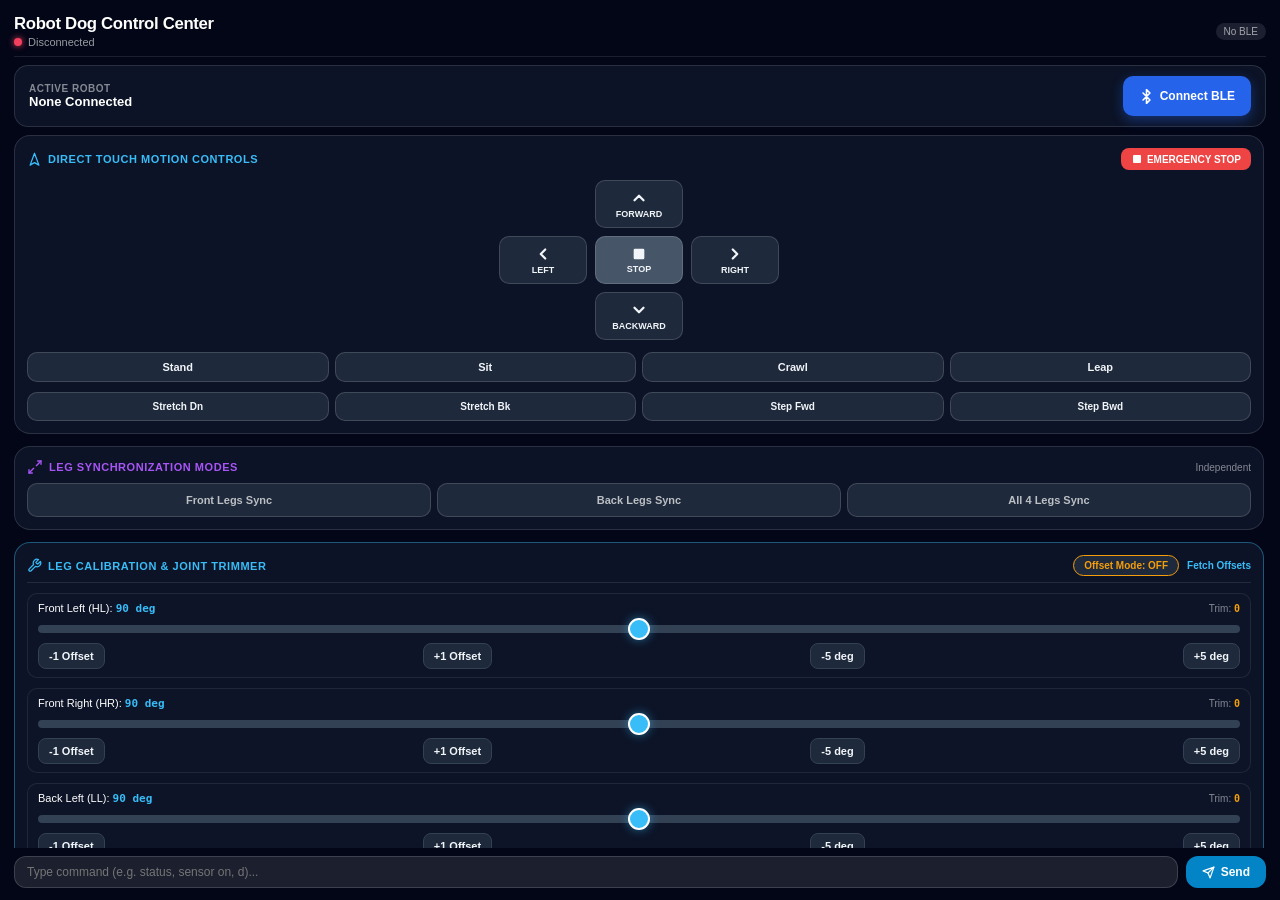
==== RobotDog/index.html @ 33d7f874 "...." ====
<!DOCTYPE html>
<html lang="en" class="h-full bg-slate-950 text-slate-100 select-none">
<head>
  <meta charset="UTF-8">
  <meta name="viewport" content="width=device-width, initial-scale=1.0, maximum-scale=1.0, user-scalable=no, viewport-fit=cover">
  <title>ESP32 Robot Dog Control Center</title>

  <!-- Modular Stylesheet -->
  <link rel="stylesheet" href="style.css">
</head>

<body>

  <div id="toast-notification">
    <svg id="toast-icon" width="16" height="16" viewBox="0 0 24 24" fill="none" stroke="currentColor" stroke-width="2.5" stroke-linecap="round" stroke-linejoin="round">
      <polyline points="20 6 9 17 4 12"></polyline>
    </svg>
    <span id="toast-message">Notification</span>
  </div>

  <header style="padding-bottom:8px; border-bottom:1px solid rgba(255,255,255,0.1); display:flex; align-items:center; justify-content:space-between;">
    <div>
      <h1 style="font-size:1.05rem; font-weight:700; letter-spacing:-0.02em;">Robot Dog Control Center</h1>
      <div style="display:flex; align-items:center; gap:6px; margin-top:2px;">
        <div id="status-dot" style="width:8px; height:8px; border-radius:9999px; background:#f43f5e; box-shadow:0 0 6px #f43f5e; transition:background 0.2s;"></div>
        <span id="status-text" style="font-size:11px; color:rgba(255,255,255,0.6);">Disconnected</span>
      </div>
    </div>
    <div style="display:flex; align-items:center; gap:6px;">
      <span id="backend-badge" style="padding:3px 8px; border-radius:9999px; background:rgba(255,255,255,0.1); font-size:10px; color:rgba(255,255,255,0.6);">Core BLE</span>
    </div>
  </header>

  <div class="glass-panel" style="margin:8px 0; padding:10px 14px; border-radius:14px; display:flex; align-items:center; justify-content:space-between; gap:12px;">
    <div style="min-width:0; flex:1;">
      <div style="font-size:10px; color:rgba(255,255,255,0.5); text-transform:uppercase; letter-spacing:0.05em; font-weight:600;">Active Robot</div>
      <div id="device-name" style="font-size:13px; font-weight:700; color:white; overflow:hidden; text-overflow:ellipsis; white-space:nowrap;">None Connected</div>
    </div>
    <button id="connect-btn" type="button" onclick="toggleConnection()" style="height:40px; padding:0 16px; border-radius:10px; background:#2563eb; color:white; font-size:12px; font-weight:700; border:none; cursor:pointer; display:flex; align-items:center; gap:6px; box-shadow:0 4px 12px rgba(37,99,235,0.4);">
      <svg style="width:15px; height:15px;" viewBox="0 0 24 24" fill="none" stroke="currentColor" stroke-width="2.5" stroke-linecap="round" stroke-linejoin="round">
        <path d="m6.5 6.5 11 11L12 23V1l5.5 5.5-11 11"></path>
      </svg>
      <span>Connect BLE</span>
    </button>
  </div>

  <main style="flex:1; min-height:0; overflow-y:auto; display:flex; flex-direction:column; gap:12px; padding-right:2px;" class="no-scrollbar">

    <!-- Direct Motion Controls -->
    <div class="glass-panel" style="border-radius:16px; padding:12px; display:flex; flex-direction:column; gap:10px;">
      <div style="display:flex; justify-content:space-between; align-items:center;">
        <span style="font-size:11px; font-weight:700; text-transform:uppercase; letter-spacing:0.05em; color:#38bdf8; display:flex; align-items:center; gap:6px;">
          <svg style="width:15px; height:15px;" viewBox="0 0 24 24" fill="none" stroke="currentColor" stroke-width="2" stroke-linecap="round" stroke-linejoin="round">
            <polygon points="12 2 19 21 12 17 5 21 12 2"></polygon>
          </svg>
          Direct Touch Motion Controls
        </span>
        <button type="button" class="touch-btn" onclick="sendCommand('stop')" style="padding:5px 10px; border-radius:8px; background:#ef4444; color:white; font-size:10px; font-weight:700; border:none; flex-direction:row; gap:4px;">
          <svg width="12" height="12" viewBox="0 0 24 24" fill="currentColor"><rect x="4" y="4" width="16" height="16" rx="2"></rect></svg>
          <span>EMERGENCY STOP</span>
        </button>
      </div>

      <div style="display:grid; grid-template-columns:repeat(3, 1fr); gap:8px; max-width:280px; margin:0 auto; width:100%;">
        <div></div>
        <button type="button" class="touch-btn" onclick="sendCommand('forward')" style="height:48px;">
          <svg width="18" height="18" viewBox="0 0 24 24" fill="none" stroke="currentColor" stroke-width="3" stroke-linecap="round" stroke-linejoin="round"><polyline points="18 15 12 9 6 15"></polyline></svg>
          <span style="font-size:9px; margin-top:2px;">FORWARD</span>
        </button>
        <div></div>

        <button type="button" class="touch-btn" onclick="sendCommand('left_wave')" style="height:48px;">
          <svg width="18" height="18" viewBox="0 0 24 24" fill="none" stroke="currentColor" stroke-width="3" stroke-linecap="round" stroke-linejoin="round"><polyline points="15 18 9 12 15 6"></polyline></svg>
          <span style="font-size:9px; margin-top:2px;">LEFT</span>
        </button>
        <button type="button" class="touch-btn" onclick="sendCommand('stop')" style="height:48px; background:#475569;">
          <svg width="16" height="16" viewBox="0 0 24 24" fill="currentColor"><rect x="4" y="4" width="16" height="16" rx="2"></rect></svg>
          <span style="font-size:9px; margin-top:2px;">STOP</span>
        </button>
        <button type="button" class="touch-btn" onclick="sendCommand('right_wave')" style="height:48px;">
          <svg width="18" height="18" viewBox="0 0 24 24" fill="none" stroke="currentColor" stroke-width="3" stroke-linecap="round" stroke-linejoin="round"><polyline points="9 18 15 12 9 6"></polyline></svg>
          <span style="font-size:9px; margin-top:2px;">RIGHT</span>
        </button>

        <div></div>
        <button type="button" class="touch-btn" onclick="sendCommand('backward')" style="height:48px;">
          <svg width="18" height="18" viewBox="0 0 24 24" fill="none" stroke="currentColor" stroke-width="3" stroke-linecap="round" stroke-linejoin="round"><polyline points="6 9 12 15 18 9"></polyline></svg>
          <span style="font-size:9px; margin-top:2px;">BACKWARD</span>
        </button>
        <div></div>
      </div>

      <div style="display:grid; grid-template-columns:repeat(4, 1fr); gap:6px; margin-top:2px;">
        <button type="button" class="touch-btn" onclick="sendCommand('stand')" style="padding:8px 4px; font-size:11px;">Stand</button>
        <button type="button" class="touch-btn" onclick="sendCommand('sit')" style="padding:8px 4px; font-size:11px;">Sit</button>
        <button type="button" class="touch-btn" onclick="sendCommand('crawl')" style="padding:8px 4px; font-size:11px;">Crawl</button>
        <button type="button" class="touch-btn" onclick="sendCommand('leap_forward')" style="padding:8px 4px; font-size:11px;">Leap</button>
      </div>

      <div style="display:grid; grid-template-columns:repeat(4, 1fr); gap:6px;">
        <button type="button" class="touch-btn" onclick="sendCommand('stretch_down')" style="padding:8px 4px; font-size:10px;">Stretch Dn</button>
        <button type="button" class="touch-btn" onclick="sendCommand('stretch_back')" style="padding:8px 4px; font-size:10px;">Stretch Bk</button>
        <button type="button" class="touch-btn" onclick="sendCommand('step_forward')" style="padding:8px 4px; font-size:10px;">Step Fwd</button>
        <button type="button" class="touch-btn" onclick="sendCommand('step_backward')" style="padding:8px 4px; font-size:10px;">Step Bwd</button>
      </div>
    </div>

    <!-- Leg Synchronization Modes -->
    <div class="glass-panel" style="border-radius:16px; padding:12px; display:flex; flex-direction:column; gap:8px;">
      <div style="display:flex; justify-content:space-between; align-items:center;">
        <span style="font-size:11px; font-weight:700; text-transform:uppercase; letter-spacing:0.05em; color:#a855f7; display:flex; align-items:center; gap:6px;">
          <svg style="width:16px; height:16px;" viewBox="0 0 24 24" fill="none" stroke="currentColor" stroke-width="2" stroke-linecap="round" stroke-linejoin="round">
            <path d="M16 3h5v5"></path><path d="M8 21H3v-5"></path><path d="M21 3 14 10"></path><path d="M3 21l7-7"></path>
          </svg>
          Leg Synchronization Modes
        </span>
        <span id="sync-status-indicator" style="font-size:10px; color:rgba(255,255,255,0.5);">Independent</span>
      </div>

      <div style="display:flex; gap:6px;">
        <button id="sync-front-btn" type="button" class="sync-toggle-btn" onclick="toggleSyncFront()">
          <span>Front Legs Sync</span>
        </button>
        <button id="sync-back-btn" type="button" class="sync-toggle-btn" onclick="toggleSyncBack()">
          <span>Back Legs Sync</span>
        </button>
        <button id="sync-all-btn" type="button" class="sync-toggle-btn" onclick="toggleSyncAll()">
          <span>All 4 Legs Sync</span>
        </button>
      </div>
    </div>

    <!-- Leg Calibration & Joint Trimmer -->
    <div class="glass-panel" style="border-radius:16px; padding:12px; display:flex; flex-direction:column; gap:10px; border-color:rgba(56,189,248,0.4);">
      <div style="display:flex; justify-content:space-between; align-items:center; border-bottom:1px solid rgba(255,255,255,0.1); padding-bottom:6px;">
        <span style="font-size:11px; font-weight:700; text-transform:uppercase; letter-spacing:0.05em; color:#38bdf8; display:flex; align-items:center; gap:6px;">
          <svg style="width:15px; height:15px;" viewBox="0 0 24 24" fill="none" stroke="currentColor" stroke-width="2" stroke-linecap="round" stroke-linejoin="round">
            <path d="M14.7 6.3a1 1 0 0 0 0 1.4l1.6 1.6a1 1 0 0 0 1.4 0l3.77-3.77a6 6 0 0 1-7.94 7.94l-6.91 6.91a2.12 2.12 0 0 1-3-3l6.91-6.91a6 6 0 0 1 7.94-7.94l-3.76 3.76z"></path>
          </svg>
          Leg Calibration &amp; Joint Trimmer
        </span>
        <div style="display:flex; align-items:center; gap:8px;">
          <button id="offset-mode-btn" type="button" onclick="toggleOffsetMode()" style="padding:4px 10px; border-radius:9999px; background:#1e293b; color:#f59e0b; border:1px solid #f59e0b; font-size:10px; font-weight:700; cursor:pointer;">
            Offset Mode: OFF
          </button>
          <button type="button" onclick="requestCalibrationSync()" style="background:none; border:none; color:#38bdf8; font-size:10px; font-weight:600; cursor:pointer;">Fetch Offsets</button>
        </div>
      </div>

      <!-- Front Left -->
      <div style="background:rgba(15,23,42,0.6); padding:8px 10px; border-radius:10px; border:1px solid rgba(255,255,255,0.08);">
        <div style="display:flex; justify-content:space-between; align-items:center; font-size:11px; margin-bottom:4px;">
          <span id="hl-header">Front Left (HL): <span id="hl-val" style="color:#38bdf8; font-family:monospace; font-weight:700;">90 deg</span></span>
          <span style="font-size:10px; color:rgba(255,255,255,0.5);">Trim: <span id="ohl-val" style="color:#f59e0b; font-family:monospace; font-weight:700;">0</span></span>
        </div>
        <input type="range" id="hl-slider" min="0" max="180" value="90" oninput="onLegSlider('hl', this.value)">
        <div style="display:flex; justify-content:space-between; gap:4px; margin-top:6px;">
          <button type="button" class="trim-btn" onclick="adjustOffset('hl', -1)">-1 Offset</button>
          <button type="button" class="trim-btn" onclick="adjustOffset('hl', 1)">+1 Offset</button>
          <button type="button" class="trim-btn" onclick="nudgeLegAngle('hl', -5)">-5 deg</button>
          <button type="button" class="trim-btn" onclick="nudgeLegAngle('hl', 5)">+5 deg</button>
        </div>
      </div>

      <!-- Front Right -->
      <div style="background:rgba(15,23,42,0.6); padding:8px 10px; border-radius:10px; border:1px solid rgba(255,255,255,0.08);">
        <div style="display:flex; justify-content:space-between; align-items:center; font-size:11px; margin-bottom:4px;">
          <span id="hr-header">Front Right (HR): <span id="hr-val" style="color:#38bdf8; font-family:monospace; font-weight:700;">90 deg</span></span>
          <span style="font-size:10px; color:rgba(255,255,255,0.5);">Trim: <span id="ohr-val" style="color:#f59e0b; font-family:monospace; font-weight:700;">0</span></span>
        </div>
        <input type="range" id="hr-slider" min="0" max="180" value="90" oninput="onLegSlider('hr', this.value)">
        <div style="display:flex; justify-content:space-between; gap:4px; margin-top:6px;">
          <button type="button" class="trim-btn" onclick="adjustOffset('hr', -1)">-1 Offset</button>
          <button type="button" class="trim-btn" onclick="adjustOffset('hr', 1)">+1 Offset</button>
          <button type="button" class="trim-btn" onclick="nudgeLegAngle('hr', -5)">-5 deg</button>
          <button type="button" class="trim-btn" onclick="nudgeLegAngle('hr', 5)">+5 deg</button>
        </div>
      </div>

      <!-- Back Left -->
      <div style="background:rgba(15,23,42,0.6); padding:8px 10px; border-radius:10px; border:1px solid rgba(255,255,255,0.08);">
        <div style="display:flex; justify-content:space-between; align-items:center; font-size:11px; margin-bottom:4px;">
          <span id="ll-header">Back Left (LL): <span id="ll-val" style="color:#38bdf8; font-family:monospace; font-weight:700;">90 deg</span></span>
          <span style="font-size:10px; color:rgba(255,255,255,0.5);">Trim: <span id="oll-val" style="color:#f59e0b; font-family:monospace; font-weight:700;">0</span></span>
        </div>
        <input type="range" id="ll-slider" min="0" max="180" value="90" oninput="onLegSlider('ll', this.value)">
        <div style="display:flex; justify-content:space-between; gap:4px; margin-top:6px;">
          <button type="button" class="trim-btn" onclick="adjustOffset('ll', -1)">-1 Offset</button>
          <button type="button" class="trim-btn" onclick="adjustOffset('ll', 1)">+1 Offset</button>
          <button type="button" class="trim-btn" onclick="nudgeLegAngle('ll', -5)">-5 deg</button>
          <button type="button" class="trim-btn" onclick="nudgeLegAngle('ll', 5)">+5 deg</button>
        </div>
      </div>

      <!-- Back Right -->
      <div style="background:rgba(15,23,42,0.6); padding:8px 10px; border-radius:10px; border:1px solid rgba(255,255,255,0.08);">
        <div style="display:flex; justify-content:space-between; align-items:center; font-size:11px; margin-bottom:4px;">
          <span id="lr-header">Back Right (LR): <span id="lr-val" style="color:#38bdf8; font-family:monospace; font-weight:700;">90 deg</span></span>
          <span style="font-size:10px; color:rgba(255,255,255,0.5);">Trim: <span id="olr-val" style="color:#f59e0b; font-family:monospace; font-weight:700;">11</span></span>
        </div>
        <input type="range" id="lr-slider" min="0" max="180" value="90" oninput="onLegSlider('lr', this.value)">
        <div style="display:flex; justify-content:space-between; gap:4px; margin-top:6px;">
          <button type="button" class="trim-btn" onclick="adjustOffset('lr', -1)">-1 Offset</button>
          <button type="button" class="trim-btn" onclick="adjustOffset('lr', 1)">+1 Offset</button>
          <button type="button" class="trim-btn" onclick="nudgeLegAngle('lr', -5)">-5 deg</button>
          <button type="button" class="trim-btn" onclick="nudgeLegAngle('lr', 5)">+5 deg</button>
        </div>
      </div>

      <!-- Save & Align Pose -->
      <div style="display:grid; grid-template-columns:1fr 1fr; gap:6px; margin-top:2px;">
        <button id="save-cal-btn" type="button" class="touch-btn" onclick="saveCalibrationOffsets()" style="padding:10px; border-radius:8px; background:#10b981; color:white; font-size:11px; font-weight:700; border:none; cursor:pointer; flex-direction:row; gap:8px;">
          <svg width="15" height="15" viewBox="0 0 24 24" fill="none" stroke="currentColor" stroke-width="2.2" stroke-linecap="round" stroke-linejoin="round">
            <path d="M19 21H5a2 2 0 0 1-2-2V5a2 2 0 0 1 2-2h11l5 5v11a2 2 0 0 1-2 2z"></path>
            <polyline points="17 21 17 13 7 13 7 21"></polyline>
            <polyline points="7 3 7 8 15 8"></polyline>
          </svg>
          <span id="save-cal-text">Save Calibration to Flash (NVS)</span>
        </button>
        <button id="reset-stand-btn" type="button" class="touch-btn" onclick="resetToStandPose()" style="padding:10px; border-radius:8px; background:#475569; color:white; font-size:11px; font-weight:700; border:none; cursor:pointer; flex-direction:row; gap:8px;">
          <svg width="15" height="15" viewBox="0 0 24 24" fill="none" stroke="currentColor" stroke-width="2.2" stroke-linecap="round" stroke-linejoin="round">
            <circle cx="12" cy="12" r="10"></circle>
            <line x1="22" y1="12" x2="18" y2="12"></line>
            <line x1="6" y1="12" x2="2" y2="12"></line>
            <line x1="12" y1="6" x2="12" y2="2"></line>
            <line x1="12" y1="22" x2="12" y2="18"></line>
          </svg>
          <span>Align 90 deg Stand Pose</span>
        </button>
      </div>
    </div>

    <!-- Switch Buttons Matrix -->
    <div class="glass-panel" style="border-radius:16px; padding:12px; display:flex; flex-direction:column; gap:10px;">
      <div style="display:flex; justify-content:space-between; align-items:center; font-size:12px; border-bottom:1px solid rgba(255,255,255,0.1); padding-bottom:8px;">
        <span style="font-weight:700; text-transform:uppercase; letter-spacing:0.05em; color:#38bdf8; display:flex; align-items:center; gap:6px;">
          <svg style="width:16px; height:16px;" viewBox="0 0 24 24" fill="none" stroke="currentColor" stroke-width="2" stroke-linecap="round" stroke-linejoin="round">
            <line x1="6" x2="10" y1="12" y2="12"></line><line x1="8" x2="8" y1="10" y2="14"></line>
            <line x1="15" x2="15.01" y1="13" y2="13"></line><line x1="18" x2="18.01" y1="11" y2="11"></line>
            <rect width="20" height="12" x="2" y="6" rx="6"></rect>
          </svg>
          <span>Switch Buttons Matrix</span>
        </span>
 
        <div style="display:flex; align-items:center; gap:6px;">
          <button id="btn-touch-mode" type="button" onclick="toggleRemapMode()" style="padding:4px 10px; font-size:10px; font-weight:700; border-radius:9999px; background:#0284c7; color:white; border:none; cursor:pointer;">
            Tap Action: SEND
          </button>
          <button id="btn-toggle-retract" type="button" onclick="toggleAutoRetract()" style="padding:4px 10px; font-size:10px; font-weight:700; border-radius:9999px; background:#10b981; color:white; border:none; cursor:pointer;">
            Retract: ON
          </button>
        </div>
      </div>

      <div style="display:flex; justify-content:space-between; align-items:center; font-size:10px; color:rgba(255,255,255,0.6);">
        <span id="gamepad-mode-hint">Tap any button to trigger it immediately.</span>
        <span id="gp-badge" style="font-size:10px; padding:2px 8px; border-radius:9999px; background:rgba(255,255,255,0.1); color:rgba(255,255,255,0.5);">No BT Gamepad</span>
      </div>

      <div style="display:grid; grid-template-columns:repeat(4, 1fr); gap:6px;" id="switch-buttons-grid">
        <div id="gp-btn-0" class="btn-card" onclick="onSwitchButtonCardClick(0)"><span style="font-size:13px; font-weight:700;">B</span><span class="btn-cmd-label" id="gp-lbl-0">Stop</span></div>
        <div id="gp-btn-1" class="btn-card" onclick="onSwitchButtonCardClick(1)"><span style="font-size:13px; font-weight:700;">A</span><span class="btn-cmd-label" id="gp-lbl-1">Stand</span></div>
        <div id="gp-btn-2" class="btn-card" onclick="onSwitchButtonCardClick(2)"><span style="font-size:13px; font-weight:700;">Y</span><span class="btn-cmd-label" id="gp-lbl-2">Sit</span></div>
        <div id="gp-btn-3" class="btn-card" onclick="onSwitchButtonCardClick(3)"><span style="font-size:13px; font-weight:700;">X</span><span class="btn-cmd-label" id="gp-lbl-3">Bark</span></div>

        <div id="gp-btn-4" class="btn-card" onclick="onSwitchButtonCardClick(4)"><span style="font-size:13px; font-weight:700;">L</span><span class="btn-cmd-label" id="gp-lbl-4">Tone</span></div>
        <div id="gp-btn-5" class="btn-card" onclick="onSwitchButtonCardClick(5)"><span style="font-size:13px; font-weight:700;">R</span><span class="btn-cmd-label" id="gp-lbl-5">Stop</span></div>
        <div id="gp-btn-6" class="btn-card" onclick="onSwitchButtonCardClick(6)"><span style="font-size:13px; font-weight:700;">ZL</span><span class="btn-cmd-label" id="gp-lbl-6">Vol -</span></div>
        <div id="gp-btn-7" class="btn-card" onclick="onSwitchButtonCardClick(7)"><span style="font-size:13px; font-weight:700;">ZR</span><span class="btn-cmd-label" id="gp-lbl-7">Vol +</span></div>

        <div id="gp-btn-8" class="btn-card" onclick="onSwitchButtonCardClick(8)"><span style="font-size:13px; font-weight:700;">-</span><span class="btn-cmd-label" id="gp-lbl-8">Stretch Bk</span></div>
        <div id="gp-btn-9" class="btn-card" onclick="onSwitchButtonCardClick(9)"><span style="font-size:13px; font-weight:700;">+</span><span class="btn-cmd-label" id="gp-lbl-9">Stretch Dn</span></div>
        <div id="gp-btn-10" class="btn-card" onclick="onSwitchButtonCardClick(10)"><span style="font-size:13px; font-weight:700;">L3</span><span class="btn-cmd-label" id="gp-lbl-10">Crawl</span></div>
        <div id="gp-btn-11" class="btn-card" onclick="onSwitchButtonCardClick(11)"><span style="font-size:13px; font-weight:700;">R3</span><span class="btn-cmd-label" id="gp-lbl-11">Leap</span></div>

        <div id="gp-btn-12" class="btn-card" onclick="onSwitchButtonCardClick(12)">
          <span style="font-size:11px; font-weight:700; display:flex; align-items:center; gap:2px;">
            <svg width="12" height="12" viewBox="0 0 24 24" fill="none" stroke="currentColor" stroke-width="3" stroke-linecap="round" stroke-linejoin="round"><polyline points="18 15 12 9 6 15"></polyline></svg>
            UP
          </span>
          <span class="btn-cmd-label" id="gp-lbl-12">Forward</span>
        </div>
        <div id="gp-btn-13" class="btn-card" onclick="onSwitchButtonCardClick(13)">
          <span style="font-size:11px; font-weight:700; display:flex; align-items:center; gap:2px;">
            <svg width="12" height="12" viewBox="0 0 24 24" fill="none" stroke="currentColor" stroke-width="3" stroke-linecap="round" stroke-linejoin="round"><polyline points="6 9 12 15 18 9"></polyline></svg>
            DOWN
          </span>
          <span class="btn-cmd-label" id="gp-lbl-13">Backward</span>
        </div>
        <div id="gp-btn-14" class="btn-card" onclick="onSwitchButtonCardClick(14)">
          <span style="font-size:11px; font-weight:700; display:flex; align-items:center; gap:2px;">
            <svg width="12" height="12" viewBox="0 0 24 24" fill="none" stroke="currentColor" stroke-width="3" stroke-linecap="round" stroke-linejoin="round"><polyline points="15 18 9 12 15 6"></polyline></svg>
            LEFT
          </span>
          <span class="btn-cmd-label" id="gp-lbl-14">L Wave</span>
        </div>
        <div id="gp-btn-15" class="btn-card" onclick="onSwitchButtonCardClick(15)">
          <span style="font-size:11px; font-weight:700; display:flex; align-items:center; gap:2px;">
            <svg width="12" height="12" viewBox="0 0 24 24" fill="none" stroke="currentColor" stroke-width="3" stroke-linecap="round" stroke-linejoin="round"><polyline points="9 18 15 12 9 6"></polyline></svg>
            RIGHT
          </span>
          <span class="btn-cmd-label" id="gp-lbl-15">R Wave</span>
        </div>
      </div>

      <div style="display:flex; flex-direction:column; gap:6px; margin-top:2px;">
        <div style="display:flex; align-items:center; gap:8px; background:rgba(15,23,42,0.6); padding:5px 8px; border-radius:8px; border:1px solid rgba(255,255,255,0.1); font-size:10px;">
          <span style="width:48px; font-weight:600; color:rgba(255,255,255,0.6);">L-Stick:</span>
          <div class="axis-bar-bg"><div id="axis-bar-0" class="axis-bar-fill" style="left:50%; width:0%;"></div></div>
          <span id="axis-val-0" style="width:32px; text-align:right; font-family:monospace; color:rgba(255,255,255,0.8);">0.00</span>
        </div>
        <div style="display:flex; align-items:center; gap:8px; background:rgba(15,23,42,0.6); padding:5px 8px; border-radius:8px; border:1px solid rgba(255,255,255,0.1); font-size:10px;">
          <span style="width:48px; font-weight:600; color:rgba(255,255,255,0.6);">R-Stick:</span>
          <div class="axis-bar-bg"><div id="axis-bar-2" class="axis-bar-fill" style="left:50%; width:0%;"></div></div>
          <span id="axis-val-2" style="width:32px; text-align:right; font-family:monospace; color:rgba(255,255,255,0.8);">0.00</span>
        </div>
      </div>

      <div class="key-editor-panel" id="switch-editor-box" style="display:none;">
        <div style="display:flex; justify-content:space-between; align-items:center;">
          <span id="switch-editor-title" style="font-size:11px; font-weight:700; color:#f59e0b;">Button B Configuration</span>
          <span style="font-size:9px; color:rgba(255,255,255,0.4);">Custom Remapper</span>
        </div>

        <div>
          <label style="font-size:9px; color:rgba(255,255,255,0.6); display:block; margin-bottom:4px;">Quick Action Preset:</label>
          <select id="switch-preset-select" onchange="onSelectSwitchPreset(this.value)" style="width:100%; background:#1e293b; color:white; border:1px solid #334155; border-radius:8px; padding:6px 8px; font-size:11px; outline:none;">
            <option value="">-- Choose Quick Preset --</option>
            <optgroup label="Robot Dog Locomotion">
              <option value="forward">Walk Forward</option>
              <option value="backward">Walk Backward</option>
              <option value="step_forward">Step Forward</option>
              <option value="step_backward">Step Backward</option>
              <option value="leap_forward">Leap Forward</option>
              <option value="crawl">Forward Crawl</option>
              <option value="stop">Stop All Motion</option>
            </optgroup>
            <optgroup label="Robot Dog Poses &amp; Gestures">
              <option value="stand">Stand Up</option>
              <option value="sit">Sit Down</option>
              <option value="stretch_down">Stretch Down</option>
              <option value="stretch_back">Stretch Back</option>
              <option value="left_wave">Left Leg Wave</option>
              <option value="right_wave">Right Leg Wave</option>
            </optgroup>
            <optgroup label="Audio Triggers">
              <option value="bark">Dog Bark Audio</option>
              <option value="beep">Diagnostic Test Tone</option>
              <option value="stop">Stop Speaker Sound</option>
            </optgroup>
            <optgroup label="Volume Controls">
              <option value="vol -10">Volume Down (-10%)</option>
              <option value="vol +10">Volume Up (+10%)</option>
            </optgroup>
          </select>
        </div>

        <div>
          <label style="font-size:9px; color:rgba(255,255,255,0.6); display:block; margin-bottom:4px;">Command Text:</label>
          <input type="text" id="switch-cmd-input" placeholder="e.g. forward, sit, bark, angle 90" style="width:100%; background:#1e293b; color:white; border:1px solid #334155; border-radius:8px; padding:6px 10px; font-size:11px; outline:none; font-family:monospace;">
        </div>

        <div style="display:grid; grid-template-columns:1fr 1fr; gap:6px; margin-top:2px;">
          <button type="button" class="touch-btn" onclick="saveSwitchButtonMapping()" style="padding:8px; border-radius:8px; background:#10b981; color:white; font-size:11px; font-weight:700; border:none; cursor:pointer; flex-direction:row; gap:6px;">
            <svg width="13" height="13" viewBox="0 0 24 24" fill="none" stroke="currentColor" stroke-width="2.5" stroke-linecap="round" stroke-linejoin="round"><polyline points="20 6 9 17 4 12"></polyline></svg>
            <span>Save Remap</span>
          </button>
          <button type="button" class="touch-btn" onclick="testActiveSwitchButtonCommand()" style="padding:8px; border-radius:8px; background:#0284c7; color:white; font-size:11px; font-weight:700; border:none; cursor:pointer; flex-direction:row; gap:6px;">
            <svg width="13" height="13" viewBox="0 0 24 24" fill="none" stroke="currentColor" stroke-width="2" stroke-linecap="round" stroke-linejoin="round"><polygon points="5 3 19 12 5 21 5 3"></polygon></svg>
            <span>Test Trigger</span>
          </button>
        </div>
      </div>

      <div style="display:flex; justify-content:space-between; align-items:center; margin-top:2px;">
        <button type="button" onclick="requestSyncSwitchButtons()" style="background:none; border:none; color:#38bdf8; font-size:10px; font-weight:600; cursor:pointer;">Sync from ESP32</button>
        <button type="button" onclick="resetSwitchButtonDefaults()" style="background:none; border:none; color:rgba(255,255,255,0.5); font-size:10px; cursor:pointer;">Reset Defaults</button>
      </div>
    </div>

    <!-- Speaker Controls -->
    <div class="glass-panel" style="border-radius:16px; padding:12px; display:flex; flex-direction:column; gap:10px;">
      <div style="display:flex; justify-content:space-between; align-items:center; font-size:12px;">
        <span style="font-weight:700; text-transform:uppercase; letter-spacing:0.05em; color:rgba(255,255,255,0.6);">HT517 Speaker</span>
        <span id="vol-val" style="color:#34d399; font-family:monospace; font-weight:700; font-size:14px;">Vol: 80%</span>
      </div>

      <div style="padding:4px 0;">
        <input type="range" id="vol-slider" min="0" max="100" value="80" oninput="onVolSliderMove(this.value)">
      </div>

      <div style="display:grid; grid-template-columns:repeat(3, 1fr); gap:8px;">
        <button type="button" class="touch-btn" onclick="sendCommand('bark')" style="padding:10px; background:#059669; font-size:12px; flex-direction:row; gap:6px;">
          <svg width="14" height="14" viewBox="0 0 24 24" fill="none" stroke="currentColor" stroke-width="2" stroke-linecap="round" stroke-linejoin="round"><polygon points="11 5 6 9 2 9 2 15 6 15 11 19 11 5"></polygon><path d="M15.54 8.46a5 5 0 0 1 0 7.07"></path><path d="M19.07 4.93a10 10 0 0 1 0 14.14"></path></svg>
          <span>Bark (X)</span>
        </button>
        <button type="button" class="touch-btn" onclick="sendCommand('beep')" style="padding:10px; background:#0284c7; font-size:12px; flex-direction:row; gap:6px;">
          <svg width="14" height="14" viewBox="0 0 24 24" fill="none" stroke="currentColor" stroke-width="2" stroke-linecap="round" stroke-linejoin="round"><path d="M18 8A6 6 0 0 0 6 8c0 7-3 9-3 9h18s-3-2-3-9"></path><path d="M13.73 21a2 2 0 0 1-3.46 0"></path></svg>
          <span>Tone (L)</span>
        </button>
        <button type="button" class="touch-btn" onclick="sendCommand('stop')" style="padding:10px; background:#334155; font-size:12px; flex-direction:row; gap:6px;">
          <svg width="14" height="14" viewBox="0 0 24 24" fill="none" stroke="currentColor" stroke-width="2" stroke-linecap="round" stroke-linejoin="round"><polygon points="11 5 6 9 2 9 2 15 6 15 11 19 11 5"></polygon><line x1="23" y1="9" x2="17" y2="15"></line><line x1="17" y1="9" x2="23" y2="15"></line></svg>
          <span>Stop (R)</span>
        </button>
      </div>
    </div>

    <!-- Obstacle Sensor Panel -->
    <div class="glass-panel" style="border-radius:16px; padding:12px; display:flex; flex-direction:column; gap:8px;">
      <div style="display:flex; justify-content:space-between; align-items:center;">
        <span style="font-size:11px; font-weight:700; text-transform:uppercase; letter-spacing:0.05em; color:#ef4444; display:flex; align-items:center; gap:6px;">
          <svg style="width:15px; height:15px;" viewBox="0 0 24 24" fill="none" stroke="currentColor" stroke-width="2" stroke-linecap="round" stroke-linejoin="round">
            <path d="M12 2v20"></path><path d="M17 5H9.5a3.5 3.5 0 0 0 0 7h5a3.5 3.5 0 0 1 0 7H6"></path>
          </svg>
          Obstacle Sensor
        </span>
        <div style="display:flex; align-items:center; gap:8px;">
          <span id="sens-source-tag" style="font-size:9px; color:rgba(255,255,255,0.4); text-transform:uppercase; font-family:monospace; background:rgba(255,255,255,0.08); padding:2px 6px; border-radius:4px;">BLE</span>
          <span id="sens-live-dist" style="font-size:17px; font-family:monospace; font-weight:bold; color:rgba(255,255,255,0.4);">--</span>
          <button id="sensor-toggle-btn" type="button" class="touch-btn" onclick="toggleSensor()" style="padding:5px 12px; border-radius:8px; background:#10b981; color:white; font-size:10px; font-weight:700; border:none; cursor:pointer;">ENABLED</button>
        </div>
      </div>

      <div style="display:flex; flex-direction:column; gap:10px; margin-top:4px;">
        <div style="display:flex; justify-content:space-between; align-items:center; font-size:11px; color:rgba(255,255,255,0.7);">
          <span>Safety Halt Threshold: <span id="sens-dist-val" style="color:#38bdf8; font-family:monospace; font-weight:bold;">20cm</span></span>
        </div>
        <input type="range" id="sens-dist-slider" min="5" max="100" value="20" onchange="updateSensorConfig()" oninput="document.getElementById('sens-dist-val').innerText = this.value + 'cm'">

        <div style="display:grid; grid-template-columns:1fr 1fr; gap:8px;">
          <div style="background:rgba(15,23,42,0.6); padding:8px; border-radius:8px; border:1px solid rgba(255,255,255,0.1);">
            <label style="font-size:9px; color:rgba(255,255,255,0.6); display:block; margin-bottom:4px; text-transform:uppercase; font-weight:bold;">Tripped Action</label>
            <select id="sens-trip-act" onchange="updateSensorConfig()" style="width:100%; background:#1e293b; color:white; border:1px solid #334155; border-radius:6px; padding:6px; font-size:10px; outline:none;">
              <option value="sit">Sit</option>
              <option value="stop">Stop</option>
              <option value="backward">Walk Backward</option>
              <option value="none">None</option>
            </select>
            <div style="margin-top:8px;">
              <label style="font-size:9px; color:rgba(255,255,255,0.6); display:block; margin-bottom:4px; text-transform:uppercase; font-weight:bold;">Tripped Audio</label>
              <select id="sens-trip-aud" onchange="updateSensorConfig()" style="width:100%; background:#1e293b; color:white; border:1px solid #334155; border-radius:6px; padding:6px; font-size:10px; outline:none;">
                <option value="beep">Test Tone</option>
                <option value="bark">Dog Bark</option>
                <option value="none">Mute</option>
              </select>
            </div>
          </div>
          <div style="background:rgba(15,23,42,0.6); padding:8px; border-radius:8px; border:1px solid rgba(255,255,255,0.1);">
            <label style="font-size:9px; color:rgba(255,255,255,0.6); display:block; margin-bottom:4px; text-transform:uppercase; font-weight:bold;">Cleared Action</label>
            <select id="sens-clear-act" onchange="updateSensorConfig()" style="width:100%; background:#1e293b; color:white; border:1px solid #334155; border-radius:6px; padding:6px; font-size:10px; outline:none;">
              <option value="stand">Stand Up</option>
              <option value="forward">Walk Forward</option>
              <option value="none">None</option>
            </select>
            <div style="margin-top:8px;">
              <label style="font-size:9px; color:rgba(255,255,255,0.6); display:block; margin-bottom:4px; text-transform:uppercase; font-weight:bold;">Cleared Audio</label>
              <select id="sens-clear-aud" onchange="updateSensorConfig()" style="width:100%; background:#1e293b; color:white; border:1px solid #334155; border-radius:6px; padding:6px; font-size:10px; outline:none;">
                <option value="none">Mute</option>
                <option value="beep">Test Tone</option>
                <option value="bark">Dog Bark</option>
              </select>
            </div>
          </div>
        </div>
      </div>
    </div>

    <!-- Diagnostic Terminal Log -->
    <div class="glass-panel" style="border-radius:16px; padding:12px; height:180px; display:flex; flex-direction:column;">
      <div style="display:flex; justify-content:space-between; align-items:center; border-bottom:1px solid rgba(255,255,255,0.1); padding-bottom:6px; font-size:11px; color:rgba(255,255,255,0.6);">
        <div style="display:flex; align-items:center; gap:8px;">
          <span style="font-weight:700;">Serial &amp; BLE Log</span>
          <span id="ble-counters" style="font-family:monospace; font-size:10px; color:#38bdf8; font-weight:bold;">RX: 0 | TX: 0</span>
        </div>
        <div style="display:flex; align-items:center; gap:8px;">
          <button type="button" onclick="exportTerminalLogs()" style="background:none; border:none; color:#38bdf8; font-size:11px; cursor:pointer; font-weight:600; display:flex; align-items:center; gap:3px;">
            <svg width="12" height="12" viewBox="0 0 24 24" fill="none" stroke="currentColor" stroke-width="2"><path d="M21 15v4a2 2 0 0 1-2 2H5a2 2 0 0 1-2-2v-4"></path><polyline points="7 10 12 15 17 10"></polyline><line x1="12" y1="15" x2="12" y2="3"></line></svg>
            <span>Export</span>
          </button>
          <button type="button" onclick="clearLogs()" style="background:none; border:none; color:rgba(255,255,255,0.5); font-size:11px; cursor:pointer; display:flex; align-items:center; gap:3px;">
            <svg width="12" height="12" viewBox="0 0 24 24" fill="none" stroke="currentColor" stroke-width="2"><polyline points="3 6 5 6 21 6"></polyline><path d="M19 6v14a2 2 0 0 1-2 2H7a2 2 0 0 1-2-2V6m3 0V4a2 2 0 0 1 2-2h4a2 2 0 0 1 2 2v2"></path></svg>
            <span>Clear</span>
          </button>
        </div>
      </div>

      <div id="terminal" style="flex:1; overflow-y:auto; padding-top:6px; font-family:monospace; font-size:10px; color:rgba(255,255,255,0.8); display:flex; flex-direction:column; gap:4px;">
        <div style="color:rgba(255,255,255,0.4); font-style:italic;">Diagnostics initialized. Ready for operations.</div>
      </div>
    </div>

  </main>

  <footer style="margin-top:8px;">
    <form onsubmit="handleSendCustom(event)" style="display:flex; gap:8px;">
      <input type="text" id="cmd-input" placeholder="Type command (e.g. status, sensor on, d)..." style="flex:1; background:rgba(255,255,255,0.1); border:1px solid rgba(255,255,255,0.15); border-radius:12px; padding:8px 12px; font-size:12px; color:white; outline:none;">
      <button type="submit" class="touch-btn" style="padding:0 16px; border-radius:12px; background:#0284c7; color:white; font-size:12px; font-weight:600; border:none; cursor:pointer; flex-direction:row; gap:6px;">
        <svg width="13" height="13" viewBox="0 0 24 24" fill="none" stroke="currentColor" stroke-width="2.2" stroke-linecap="round" stroke-linejoin="round"><line x1="22" y1="2" x2="11" y2="13"></line><polygon points="22 2 15 22 11 13 2 9 22 2"></polygon></svg>
        <span>Send</span>
      </button>
    </form>
  </footer>

  <!-- Modular Scripts -->
  <script src="ble.js"></script>
  <script src="telemetry.js"></script>
  <script src="kinematics.js"></script>
  <script src="audio.js"></script>
  <script src="gamepad.js"></script>
  <script src="app.js"></script>
</body>
</html>
---- RobotDog/style.css ----
*, ::before, ::after { 
  box-sizing: border-box; 
  border-width: 0; 
  border-style: solid; 
  border-color: #334155; 
  margin: 0; 
  padding: 0; 
  -webkit-tap-highlight-color: transparent; 
}

html, body { 
  height: 100%; 
  width: 100%; 
}

body {
  background-color: #020617;
  color: #ffffff;
  font-family: -apple-system, BlinkMacSystemFont, "SF Pro Display", "Segoe UI", Roboto, sans-serif;
  overflow: hidden;
  display: flex;
  flex-direction: column;
  justify-content: space-between;
  padding-top: max(14px, env(safe-area-inset-top));
  padding-bottom: max(12px, env(safe-area-inset-bottom));
  padding-left: max(14px, env(safe-area-inset-left));
  padding-right: max(14px, env(safe-area-inset-right));
}

.no-scrollbar::-webkit-scrollbar { display: none; }
.no-scrollbar { -ms-overflow-style: none; scrollbar-width: none; }

.glass-panel {
  background: rgba(15, 23, 42, 0.85);
  backdrop-filter: blur(20px);
  -webkit-backdrop-filter: blur(20px);
  border: 1px solid rgba(255, 255, 255, 0.12);
}

input[type=range] {
  -webkit-appearance: none;
  width: 100%;
  height: 8px;
  border-radius: 4px;
  background: #334155;
  outline: none;
}

input[type=range]::-webkit-slider-thumb {
  -webkit-appearance: none;
  width: 22px;
  height: 22px;
  border-radius: 50%;
  background: #38bdf8;
  cursor: pointer;
  box-shadow: 0 0 10px rgba(56, 189, 248, 0.5);
  border: 2px solid #ffffff;
}

input[type=range].offset-slider::-webkit-slider-thumb {
  background: #f59e0b;
  box-shadow: 0 0 10px rgba(245, 158, 11, 0.6);
}

.touch-btn {
  background: #1e293b;
  border: 1px solid rgba(255, 255, 255, 0.15);
  border-radius: 10px;
  color: #f1f5f9;
  font-weight: 600;
  display: flex;
  flex-direction: column;
  align-items: center;
  justify-content: center;
  cursor: pointer;
  user-select: none;
  transition: all 0.08s ease;
  touch-action: manipulation;
}

.touch-btn:active, .touch-btn.pressed {
  transform: scale(0.94);
  background: #0284c7 !important;
  border-color: #38bdf8 !important;
  color: #ffffff !important;
  box-shadow: 0 0 12px rgba(56, 189, 248, 0.6);
}

.btn-card {
  background: #0f172a;
  border: 1px solid #334155;
  border-radius: 8px;
  padding: 6px 4px;
  text-align: center;
  transition: all 0.05s ease;
  display: flex;
  flex-direction: column;
  justify-content: center;
  align-items: center;
  min-height: 52px;
  cursor: pointer;
  touch-action: manipulation;
}

.btn-card:hover { border-color: #38bdf8; }

.btn-card:active, .btn-card.pressed {
  background: #10b981 !important;
  border-color: #10b981 !important;
  color: #000000 !important;
  box-shadow: 0 0 12px rgba(16, 185, 129, 0.7);
  transform: scale(0.95);
}

.btn-card.selected-btn {
  border-color: #f59e0b !important;
  background: rgba(245, 158, 11, 0.2) !important;
  box-shadow: 0 0 10px rgba(245, 158, 11, 0.4);
}

.btn-cmd-label {
  font-size: 8.5px;
  color: rgba(255, 255, 255, 0.6);
  overflow: hidden;
  text-overflow: ellipsis;
  white-space: nowrap;
  max-width: 70px;
  margin-top: 2px;
}

.axis-bar-bg {
  flex-grow: 1;
  height: 10px;
  background: #1e293b;
  border-radius: 5px;
  position: relative;
  overflow: hidden;
}

.axis-bar-fill {
  position: absolute;
  top: 0;
  bottom: 0;
  background: #38bdf8;
  width: 0%;
  transition: width 0.05s linear, left 0.05s linear;
}

.key-editor-panel {
  background: rgba(2, 6, 23, 0.85);
  border: 1px solid rgba(245, 158, 11, 0.4);
  border-radius: 12px;
  padding: 10px 12px;
  display: flex;
  flex-direction: column;
  gap: 8px;
}

.sync-toggle-btn {
  flex: 1;
  padding: 10px 8px;
  border-radius: 10px;
  background: #1e293b;
  border: 1px solid rgba(255, 255, 255, 0.15);
  font-size: 11px;
  font-weight: 700;
  color: rgba(255, 255, 255, 0.7);
  cursor: pointer;
  display: flex;
  align-items: center;
  justify-content: center;
  gap: 6px;
  transition: all 0.15s ease;
}

.sync-toggle-btn.active {
  background: #0284c7;
  border-color: #38bdf8;
  color: #ffffff;
  box-shadow: 0 0 10px rgba(56, 189, 248, 0.4);
}

.trim-btn {
  padding: 6px 10px;
  background: #1e293b;
  border: 1px solid #334155;
  border-radius: 8px;
  color: #f1f5f9;
  font-size: 11px;
  font-weight: 700;
  cursor: pointer;
  display: flex;
  align-items: center;
  justify-content: center;
  gap: 4px;
  user-select: none;
  touch-action: manipulation;
}

.trim-btn:active { background: #0284c7; }

#toast-notification {
  position: fixed;
  top: 14px;
  left: 50%;
  transform: translateX(-50%) translateY(-60px);
  background: rgba(15, 23, 42, 0.95);
  border: 1px solid #38bdf8;
  border-radius: 10px;
  padding: 8px 16px;
  font-size: 11px;
  font-weight: 700;
  color: #ffffff;
  display: flex;
  align-items: center;
  gap: 8px;
  box-shadow: 0 10px 25px rgba(0, 0, 0, 0.5);
  opacity: 0;
  pointer-events: none;
  transition: all 0.25s cubic-bezier(0.16, 1, 0.3, 1);
  z-index: 9999;
}

#toast-notification.show {
  transform: translateX(-50%) translateY(0);
  opacity: 1;
}
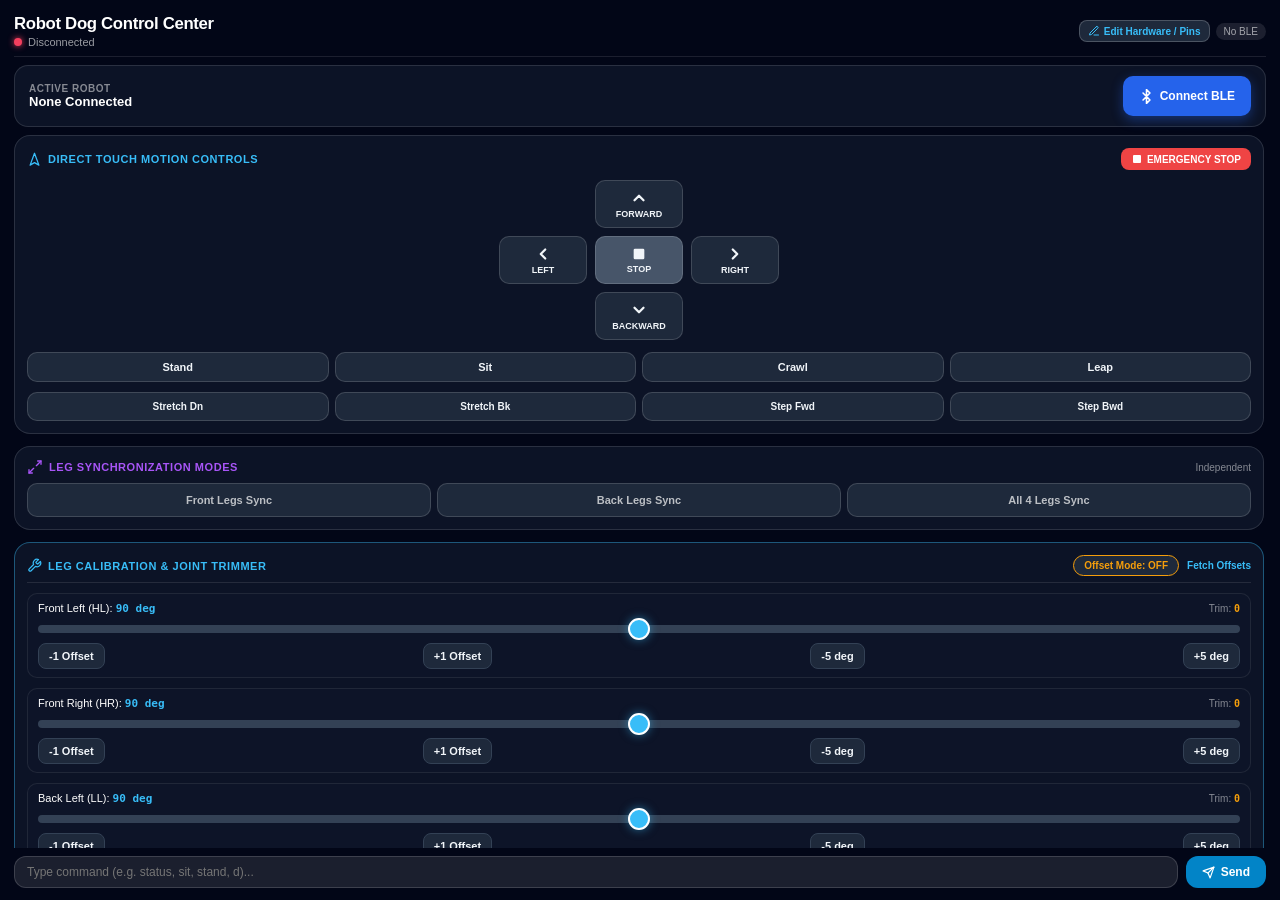
==== commit c624ae2f: "refactor and need to check" ====
--- a/RobotDog/index.html
+++ b/RobotDog/index.html
@@ -4,8 +4,6 @@
   <meta charset="UTF-8">
   <meta name="viewport" content="width=device-width, initial-scale=1.0, maximum-scale=1.0, user-scalable=no, viewport-fit=cover">
   <title>ESP32 Robot Dog Control Center</title>
-
-  <!-- Modular Stylesheet -->
   <link rel="stylesheet" href="style.css">
 </head>
 
@@ -27,6 +25,13 @@
       </div>
     </div>
     <div style="display:flex; align-items:center; gap:6px;">
+      <button type="button" onclick="openHardwareModal()" style="background:#1e293b; border:1px solid rgba(255,255,255,0.2); border-radius:8px; padding:4px 8px; color:#38bdf8; font-size:10px; font-weight:700; cursor:pointer; display:flex; align-items:center; gap:4px;">
+        <svg width="12" height="12" viewBox="0 0 24 24" fill="none" stroke="currentColor" stroke-width="2" stroke-linecap="round" stroke-linejoin="round">
+          <path d="M12 20h9"></path>
+          <path d="M16.5 3.5a2.121 2.121 0 0 1 3 3L7 19l-4 1 1-4L16.5 3.5z"></path>
+        </svg>
+        <span>Edit Hardware / Pins</span>
+      </button>
       <span id="backend-badge" style="padding:3px 8px; border-radius:9999px; background:rgba(255,255,255,0.1); font-size:10px; color:rgba(255,255,255,0.6);">Core BLE</span>
     </div>
   </header>
@@ -230,194 +235,19 @@
       </div>
     </div>
 
-    <!-- Switch Buttons Matrix -->
-    <div class="glass-panel" style="border-radius:16px; padding:12px; display:flex; flex-direction:column; gap:10px;">
-      <div style="display:flex; justify-content:space-between; align-items:center; font-size:12px; border-bottom:1px solid rgba(255,255,255,0.1); padding-bottom:8px;">
-        <span style="font-weight:700; text-transform:uppercase; letter-spacing:0.05em; color:#38bdf8; display:flex; align-items:center; gap:6px;">
-          <svg style="width:16px; height:16px;" viewBox="0 0 24 24" fill="none" stroke="currentColor" stroke-width="2" stroke-linecap="round" stroke-linejoin="round">
-            <line x1="6" x2="10" y1="12" y2="12"></line><line x1="8" x2="8" y1="10" y2="14"></line>
-            <line x1="15" x2="15.01" y1="13" y2="13"></line><line x1="18" x2="18.01" y1="11" y2="11"></line>
-            <rect width="20" height="12" x="2" y="6" rx="6"></rect>
-          </svg>
-          <span>Switch Buttons Matrix</span>
-        </span>
- 
-        <div style="display:flex; align-items:center; gap:6px;">
-          <button id="btn-touch-mode" type="button" onclick="toggleRemapMode()" style="padding:4px 10px; font-size:10px; font-weight:700; border-radius:9999px; background:#0284c7; color:white; border:none; cursor:pointer;">
-            Tap Action: SEND
-          </button>
-          <button id="btn-toggle-retract" type="button" onclick="toggleAutoRetract()" style="padding:4px 10px; font-size:10px; font-weight:700; border-radius:9999px; background:#10b981; color:white; border:none; cursor:pointer;">
-            Retract: ON
-          </button>
-        </div>
-      </div>
-
-      <div style="display:flex; justify-content:space-between; align-items:center; font-size:10px; color:rgba(255,255,255,0.6);">
-        <span id="gamepad-mode-hint">Tap any button to trigger it immediately.</span>
-        <span id="gp-badge" style="font-size:10px; padding:2px 8px; border-radius:9999px; background:rgba(255,255,255,0.1); color:rgba(255,255,255,0.5);">No BT Gamepad</span>
-      </div>
-
-      <div style="display:grid; grid-template-columns:repeat(4, 1fr); gap:6px;" id="switch-buttons-grid">
-        <div id="gp-btn-0" class="btn-card" onclick="onSwitchButtonCardClick(0)"><span style="font-size:13px; font-weight:700;">B</span><span class="btn-cmd-label" id="gp-lbl-0">Stop</span></div>
-        <div id="gp-btn-1" class="btn-card" onclick="onSwitchButtonCardClick(1)"><span style="font-size:13px; font-weight:700;">A</span><span class="btn-cmd-label" id="gp-lbl-1">Stand</span></div>
-        <div id="gp-btn-2" class="btn-card" onclick="onSwitchButtonCardClick(2)"><span style="font-size:13px; font-weight:700;">Y</span><span class="btn-cmd-label" id="gp-lbl-2">Sit</span></div>
-        <div id="gp-btn-3" class="btn-card" onclick="onSwitchButtonCardClick(3)"><span style="font-size:13px; font-weight:700;">X</span><span class="btn-cmd-label" id="gp-lbl-3">Bark</span></div>
-
-        <div id="gp-btn-4" class="btn-card" onclick="onSwitchButtonCardClick(4)"><span style="font-size:13px; font-weight:700;">L</span><span class="btn-cmd-label" id="gp-lbl-4">Tone</span></div>
-        <div id="gp-btn-5" class="btn-card" onclick="onSwitchButtonCardClick(5)"><span style="font-size:13px; font-weight:700;">R</span><span class="btn-cmd-label" id="gp-lbl-5">Stop</span></div>
-        <div id="gp-btn-6" class="btn-card" onclick="onSwitchButtonCardClick(6)"><span style="font-size:13px; font-weight:700;">ZL</span><span class="btn-cmd-label" id="gp-lbl-6">Vol -</span></div>
-        <div id="gp-btn-7" class="btn-card" onclick="onSwitchButtonCardClick(7)"><span style="font-size:13px; font-weight:700;">ZR</span><span class="btn-cmd-label" id="gp-lbl-7">Vol +</span></div>
-
-        <div id="gp-btn-8" class="btn-card" onclick="onSwitchButtonCardClick(8)"><span style="font-size:13px; font-weight:700;">-</span><span class="btn-cmd-label" id="gp-lbl-8">Stretch Bk</span></div>
-        <div id="gp-btn-9" class="btn-card" onclick="onSwitchButtonCardClick(9)"><span style="font-size:13px; font-weight:700;">+</span><span class="btn-cmd-label" id="gp-lbl-9">Stretch Dn</span></div>
-        <div id="gp-btn-10" class="btn-card" onclick="onSwitchButtonCardClick(10)"><span style="font-size:13px; font-weight:700;">L3</span><span class="btn-cmd-label" id="gp-lbl-10">Crawl</span></div>
-        <div id="gp-btn-11" class="btn-card" onclick="onSwitchButtonCardClick(11)"><span style="font-size:13px; font-weight:700;">R3</span><span class="btn-cmd-label" id="gp-lbl-11">Leap</span></div>
-
-        <div id="gp-btn-12" class="btn-card" onclick="onSwitchButtonCardClick(12)">
-          <span style="font-size:11px; font-weight:700; display:flex; align-items:center; gap:2px;">
-            <svg width="12" height="12" viewBox="0 0 24 24" fill="none" stroke="currentColor" stroke-width="3" stroke-linecap="round" stroke-linejoin="round"><polyline points="18 15 12 9 6 15"></polyline></svg>
-            UP
-          </span>
-          <span class="btn-cmd-label" id="gp-lbl-12">Forward</span>
-        </div>
-        <div id="gp-btn-13" class="btn-card" onclick="onSwitchButtonCardClick(13)">
-          <span style="font-size:11px; font-weight:700; display:flex; align-items:center; gap:2px;">
-            <svg width="12" height="12" viewBox="0 0 24 24" fill="none" stroke="currentColor" stroke-width="3" stroke-linecap="round" stroke-linejoin="round"><polyline points="6 9 12 15 18 9"></polyline></svg>
-            DOWN
-          </span>
-          <span class="btn-cmd-label" id="gp-lbl-13">Backward</span>
-        </div>
-        <div id="gp-btn-14" class="btn-card" onclick="onSwitchButtonCardClick(14)">
-          <span style="font-size:11px; font-weight:700; display:flex; align-items:center; gap:2px;">
-            <svg width="12" height="12" viewBox="0 0 24 24" fill="none" stroke="currentColor" stroke-width="3" stroke-linecap="round" stroke-linejoin="round"><polyline points="15 18 9 12 15 6"></polyline></svg>
-            LEFT
-          </span>
-          <span class="btn-cmd-label" id="gp-lbl-14">L Wave</span>
-        </div>
-        <div id="gp-btn-15" class="btn-card" onclick="onSwitchButtonCardClick(15)">
-          <span style="font-size:11px; font-weight:700; display:flex; align-items:center; gap:2px;">
-            <svg width="12" height="12" viewBox="0 0 24 24" fill="none" stroke="currentColor" stroke-width="3" stroke-linecap="round" stroke-linejoin="round"><polyline points="9 18 15 12 9 6"></polyline></svg>
-            RIGHT
-          </span>
-          <span class="btn-cmd-label" id="gp-lbl-15">R Wave</span>
-        </div>
-      </div>
-
-      <div style="display:flex; flex-direction:column; gap:6px; margin-top:2px;">
-        <div style="display:flex; align-items:center; gap:8px; background:rgba(15,23,42,0.6); padding:5px 8px; border-radius:8px; border:1px solid rgba(255,255,255,0.1); font-size:10px;">
-          <span style="width:48px; font-weight:600; color:rgba(255,255,255,0.6);">L-Stick:</span>
-          <div class="axis-bar-bg"><div id="axis-bar-0" class="axis-bar-fill" style="left:50%; width:0%;"></div></div>
-          <span id="axis-val-0" style="width:32px; text-align:right; font-family:monospace; color:rgba(255,255,255,0.8);">0.00</span>
-        </div>
-        <div style="display:flex; align-items:center; gap:8px; background:rgba(15,23,42,0.6); padding:5px 8px; border-radius:8px; border:1px solid rgba(255,255,255,0.1); font-size:10px;">
-          <span style="width:48px; font-weight:600; color:rgba(255,255,255,0.6);">R-Stick:</span>
-          <div class="axis-bar-bg"><div id="axis-bar-2" class="axis-bar-fill" style="left:50%; width:0%;"></div></div>
-          <span id="axis-val-2" style="width:32px; text-align:right; font-family:monospace; color:rgba(255,255,255,0.8);">0.00</span>
-        </div>
-      </div>
-
-      <div class="key-editor-panel" id="switch-editor-box" style="display:none;">
-        <div style="display:flex; justify-content:space-between; align-items:center;">
-          <span id="switch-editor-title" style="font-size:11px; font-weight:700; color:#f59e0b;">Button B Configuration</span>
-          <span style="font-size:9px; color:rgba(255,255,255,0.4);">Custom Remapper</span>
-        </div>
-
-        <div>
-          <label style="font-size:9px; color:rgba(255,255,255,0.6); display:block; margin-bottom:4px;">Quick Action Preset:</label>
-          <select id="switch-preset-select" onchange="onSelectSwitchPreset(this.value)" style="width:100%; background:#1e293b; color:white; border:1px solid #334155; border-radius:8px; padding:6px 8px; font-size:11px; outline:none;">
-            <option value="">-- Choose Quick Preset --</option>
-            <optgroup label="Robot Dog Locomotion">
-              <option value="forward">Walk Forward</option>
-              <option value="backward">Walk Backward</option>
-              <option value="step_forward">Step Forward</option>
-              <option value="step_backward">Step Backward</option>
-              <option value="leap_forward">Leap Forward</option>
-              <option value="crawl">Forward Crawl</option>
-              <option value="stop">Stop All Motion</option>
-            </optgroup>
-            <optgroup label="Robot Dog Poses &amp; Gestures">
-              <option value="stand">Stand Up</option>
-              <option value="sit">Sit Down</option>
-              <option value="stretch_down">Stretch Down</option>
-              <option value="stretch_back">Stretch Back</option>
-              <option value="left_wave">Left Leg Wave</option>
-              <option value="right_wave">Right Leg Wave</option>
-            </optgroup>
-            <optgroup label="Audio Triggers">
-              <option value="bark">Dog Bark Audio</option>
-              <option value="beep">Diagnostic Test Tone</option>
-              <option value="stop">Stop Speaker Sound</option>
-            </optgroup>
-            <optgroup label="Volume Controls">
-              <option value="vol -10">Volume Down (-10%)</option>
-              <option value="vol +10">Volume Up (+10%)</option>
-            </optgroup>
-          </select>
-        </div>
-
-        <div>
-          <label style="font-size:9px; color:rgba(255,255,255,0.6); display:block; margin-bottom:4px;">Command Text:</label>
-          <input type="text" id="switch-cmd-input" placeholder="e.g. forward, sit, bark, angle 90" style="width:100%; background:#1e293b; color:white; border:1px solid #334155; border-radius:8px; padding:6px 10px; font-size:11px; outline:none; font-family:monospace;">
-        </div>
-
-        <div style="display:grid; grid-template-columns:1fr 1fr; gap:6px; margin-top:2px;">
-          <button type="button" class="touch-btn" onclick="saveSwitchButtonMapping()" style="padding:8px; border-radius:8px; background:#10b981; color:white; font-size:11px; font-weight:700; border:none; cursor:pointer; flex-direction:row; gap:6px;">
-            <svg width="13" height="13" viewBox="0 0 24 24" fill="none" stroke="currentColor" stroke-width="2.5" stroke-linecap="round" stroke-linejoin="round"><polyline points="20 6 9 17 4 12"></polyline></svg>
-            <span>Save Remap</span>
-          </button>
-          <button type="button" class="touch-btn" onclick="testActiveSwitchButtonCommand()" style="padding:8px; border-radius:8px; background:#0284c7; color:white; font-size:11px; font-weight:700; border:none; cursor:pointer; flex-direction:row; gap:6px;">
-            <svg width="13" height="13" viewBox="0 0 24 24" fill="none" stroke="currentColor" stroke-width="2" stroke-linecap="round" stroke-linejoin="round"><polygon points="5 3 19 12 5 21 5 3"></polygon></svg>
-            <span>Test Trigger</span>
-          </button>
-        </div>
-      </div>
-
-      <div style="display:flex; justify-content:space-between; align-items:center; margin-top:2px;">
-        <button type="button" onclick="requestSyncSwitchButtons()" style="background:none; border:none; color:#38bdf8; font-size:10px; font-weight:600; cursor:pointer;">Sync from ESP32</button>
-        <button type="button" onclick="resetSwitchButtonDefaults()" style="background:none; border:none; color:rgba(255,255,255,0.5); font-size:10px; cursor:pointer;">Reset Defaults</button>
-      </div>
-    </div>
-
-    <!-- Speaker Controls -->
-    <div class="glass-panel" style="border-radius:16px; padding:12px; display:flex; flex-direction:column; gap:10px;">
-      <div style="display:flex; justify-content:space-between; align-items:center; font-size:12px;">
-        <span style="font-weight:700; text-transform:uppercase; letter-spacing:0.05em; color:rgba(255,255,255,0.6);">HT517 Speaker</span>
-        <span id="vol-val" style="color:#34d399; font-family:monospace; font-weight:700; font-size:14px;">Vol: 80%</span>
-      </div>
-
-      <div style="padding:4px 0;">
-        <input type="range" id="vol-slider" min="0" max="100" value="80" oninput="onVolSliderMove(this.value)">
-      </div>
-
-      <div style="display:grid; grid-template-columns:repeat(3, 1fr); gap:8px;">
-        <button type="button" class="touch-btn" onclick="sendCommand('bark')" style="padding:10px; background:#059669; font-size:12px; flex-direction:row; gap:6px;">
-          <svg width="14" height="14" viewBox="0 0 24 24" fill="none" stroke="currentColor" stroke-width="2" stroke-linecap="round" stroke-linejoin="round"><polygon points="11 5 6 9 2 9 2 15 6 15 11 19 11 5"></polygon><path d="M15.54 8.46a5 5 0 0 1 0 7.07"></path><path d="M19.07 4.93a10 10 0 0 1 0 14.14"></path></svg>
-          <span>Bark (X)</span>
-        </button>
-        <button type="button" class="touch-btn" onclick="sendCommand('beep')" style="padding:10px; background:#0284c7; font-size:12px; flex-direction:row; gap:6px;">
-          <svg width="14" height="14" viewBox="0 0 24 24" fill="none" stroke="currentColor" stroke-width="2" stroke-linecap="round" stroke-linejoin="round"><path d="M18 8A6 6 0 0 0 6 8c0 7-3 9-3 9h18s-3-2-3-9"></path><path d="M13.73 21a2 2 0 0 1-3.46 0"></path></svg>
-          <span>Tone (L)</span>
-        </button>
-        <button type="button" class="touch-btn" onclick="sendCommand('stop')" style="padding:10px; background:#334155; font-size:12px; flex-direction:row; gap:6px;">
-          <svg width="14" height="14" viewBox="0 0 24 24" fill="none" stroke="currentColor" stroke-width="2" stroke-linecap="round" stroke-linejoin="round"><polygon points="11 5 6 9 2 9 2 15 6 15 11 19 11 5"></polygon><line x1="23" y1="9" x2="17" y2="15"></line><line x1="17" y1="9" x2="23" y2="15"></line></svg>
-          <span>Stop (R)</span>
-        </button>
-      </div>
-    </div>
-
-    <!-- Obstacle Sensor Panel -->
+    <!-- Obstacle Sensor Panel (Continuously Displays Live Measurement) -->
     <div class="glass-panel" style="border-radius:16px; padding:12px; display:flex; flex-direction:column; gap:8px;">
       <div style="display:flex; justify-content:space-between; align-items:center;">
-        <span style="font-size:11px; font-weight:700; text-transform:uppercase; letter-spacing:0.05em; color:#ef4444; display:flex; align-items:center; gap:6px;">
+        <span style="font-size:11px; font-weight:700; text-transform:uppercase; letter-spacing:0.05em; color:#38bdf8; display:flex; align-items:center; gap:6px;">
           <svg style="width:15px; height:15px;" viewBox="0 0 24 24" fill="none" stroke="currentColor" stroke-width="2" stroke-linecap="round" stroke-linejoin="round">
             <path d="M12 2v20"></path><path d="M17 5H9.5a3.5 3.5 0 0 0 0 7h5a3.5 3.5 0 0 1 0 7H6"></path>
           </svg>
           Obstacle Sensor
         </span>
         <div style="display:flex; align-items:center; gap:8px;">
-          <span id="sens-source-tag" style="font-size:9px; color:rgba(255,255,255,0.4); text-transform:uppercase; font-family:monospace; background:rgba(255,255,255,0.08); padding:2px 6px; border-radius:4px;">BLE</span>
-          <span id="sens-live-dist" style="font-size:17px; font-family:monospace; font-weight:bold; color:rgba(255,255,255,0.4);">--</span>
-          <button id="sensor-toggle-btn" type="button" class="touch-btn" onclick="toggleSensor()" style="padding:5px 12px; border-radius:8px; background:#10b981; color:white; font-size:10px; font-weight:700; border:none; cursor:pointer;">ENABLED</button>
+          <span id="sens-source-tag" style="font-size:9px; color:#38bdf8; text-transform:uppercase; font-family:monospace; background:rgba(255,255,255,0.08); padding:2px 6px; border-radius:4px;">PASSIVE</span>
+          <span id="sens-live-dist" style="font-size:18px; font-family:monospace; font-weight:bold; color:#38bdf8;">--</span>
+          <button id="sensor-toggle-btn" type="button" class="touch-btn" onclick="toggleSensor()" style="padding:5px 12px; border-radius:8px; background:#0284c7; color:white; font-size:10px; font-weight:700; border:none; cursor:pointer;">PASSIVE (DISPLAY ONLY)</button>
         </div>
       </div>
 
@@ -491,9 +321,123 @@
 
   </main>
 
+  <!-- HARDWARE & LEG PIN REPROGRAMMING MODAL -->
+  <div id="hw-config-modal" class="modal-backdrop">
+    <div class="modal-dialog no-scrollbar">
+      <div style="display:flex; justify-content:space-between; align-items:center; border-bottom:1px solid rgba(255,255,255,0.12); padding-bottom:10px;">
+        <span style="font-size:13px; font-weight:700; color:#38bdf8; display:flex; align-items:center; gap:6px;">
+          <svg width="16" height="16" viewBox="0 0 24 24" fill="none" stroke="currentColor" stroke-width="2" stroke-linecap="round" stroke-linejoin="round">
+            <rect x="2" y="2" width="20" height="8" rx="2" ry="2"></rect>
+            <rect x="2" y="14" width="20" height="8" rx="2" ry="2"></rect>
+            <line x1="6" y1="6" x2="6.01" y2="6"></line>
+            <line x1="6" y1="18" x2="6.01" y2="18"></line>
+          </svg>
+          Hardware GPIO &amp; Leg Names Reprogrammer
+        </span>
+        <button type="button" onclick="closeHardwareModal()" style="background:none; border:none; color:rgba(255,255,255,0.6); cursor:pointer; font-size:16px;">
+          <svg width="16" height="16" viewBox="0 0 24 24" fill="none" stroke="currentColor" stroke-width="2.5"><line x1="18" y1="6" x2="6" y2="18"></line><line x1="6" y1="6" x2="18" y2="18"></line></svg>
+        </button>
+      </div>
+
+      <!-- Rename Legs Section -->
+      <div style="margin-top:10px;">
+        <span class="modal-sec-title">Customize Leg Names</span>
+        <div style="display:grid; grid-template-columns:1fr 1fr; gap:8px;">
+          <div>
+            <label class="modal-label">Front Left (HL):</label>
+            <input type="text" id="modal-name-hl" class="modal-input" placeholder="Front Left">
+          </div>
+          <div>
+            <label class="modal-label">Front Right (HR):</label>
+            <input type="text" id="modal-name-hr" class="modal-input" placeholder="Front Right">
+          </div>
+          <div>
+            <label class="modal-label">Back Left (LL):</label>
+            <input type="text" id="modal-name-ll" class="modal-input" placeholder="Back Left">
+          </div>
+          <div>
+            <label class="modal-label">Back Right (LR):</label>
+            <input type="text" id="modal-name-lr" class="modal-input" placeholder="Back Right">
+          </div>
+        </div>
+      </div>
+
+      <!-- Servo Motors GPIO Assignment -->
+      <div style="margin-top:10px;">
+        <span class="modal-sec-title">Servo Motor GPIO Pins (PWM)</span>
+        <div style="display:grid; grid-template-columns:repeat(4, 1fr); gap:6px;">
+          <div>
+            <label class="modal-label">LL Pin:</label>
+            <input type="number" id="modal-pin-ll" class="modal-input" min="0" max="48" value="1">
+          </div>
+          <div>
+            <label class="modal-label">HR Pin:</label>
+            <input type="number" id="modal-pin-hr" class="modal-input" min="0" max="48" value="2">
+          </div>
+          <div>
+            <label class="modal-label">HL Pin:</label>
+            <input type="number" id="modal-pin-hl" class="modal-input" min="0" max="48" value="3">
+          </div>
+          <div>
+            <label class="modal-label">LR Pin:</label>
+            <input type="number" id="modal-pin-lr" class="modal-input" min="0" max="48" value="4">
+          </div>
+        </div>
+      </div>
+
+      <!-- Ultrasonic Sensor GPIO Pins -->
+      <div style="margin-top:10px;">
+        <span class="modal-sec-title">Ultrasonic Sensor GPIO Pins</span>
+        <div style="display:grid; grid-template-columns:1fr 1fr; gap:8px;">
+          <div>
+            <label class="modal-label">Trig Pin (Output):</label>
+            <input type="number" id="modal-pin-trig" class="modal-input" min="0" max="48" value="5">
+          </div>
+          <div>
+            <label class="modal-label">Echo Pin (Input):</label>
+            <input type="number" id="modal-pin-echo" class="modal-input" min="0" max="48" value="6">
+          </div>
+        </div>
+      </div>
+
+      <!-- Speaker I2S GPIO Pins -->
+      <div style="margin-top:10px;">
+        <span class="modal-sec-title">Speaker I2S Pins (HT517 DAC)</span>
+        <div style="display:grid; grid-template-columns:repeat(3, 1fr); gap:6px;">
+          <div>
+            <label class="modal-label">BCLK Pin:</label>
+            <input type="number" id="modal-pin-bclk" class="modal-input" min="0" max="48" value="10">
+          </div>
+          <div>
+            <label class="modal-label">LRC / WS:</label>
+            <input type="number" id="modal-pin-lrc" class="modal-input" min="0" max="48" value="11">
+          </div>
+          <div>
+            <label class="modal-label">DIN / Data:</label>
+            <input type="number" id="modal-pin-din" class="modal-input" min="0" max="48" value="12">
+          </div>
+        </div>
+      </div>
+
+      <div style="display:flex; justify-content:space-between; gap:8px; margin-top:14px; border-top:1px solid rgba(255,255,255,0.1); padding-top:10px;">
+        <button type="button" onclick="resetHardwareDefaults()" class="trim-btn" style="padding:8px 12px; font-size:10px; background:#334155;">
+          Restore Defaults
+        </button>
+        <div style="display:flex; gap:6px;">
+          <button type="button" onclick="closeHardwareModal()" class="trim-btn" style="padding:8px 12px; font-size:10px; background:#475569;">
+            Cancel
+          </button>
+          <button type="button" onclick="saveAllHardwareConfig()" class="trim-btn" style="padding:8px 14px; font-size:10px; background:#10b981; color:#000; font-weight:700;">
+            Save &amp; Apply GPIOs
+          </button>
+        </div>
+      </div>
+    </div>
+  </div>
+
   <footer style="margin-top:8px;">
     <form onsubmit="handleSendCustom(event)" style="display:flex; gap:8px;">
-      <input type="text" id="cmd-input" placeholder="Type command (e.g. status, sensor on, d)..." style="flex:1; background:rgba(255,255,255,0.1); border:1px solid rgba(255,255,255,0.15); border-radius:12px; padding:8px 12px; font-size:12px; color:white; outline:none;">
+      <input type="text" id="cmd-input" placeholder="Type command (e.g. status, sit, stand, d)..." style="flex:1; background:rgba(255,255,255,0.1); border:1px solid rgba(255,255,255,0.15); border-radius:12px; padding:8px 12px; font-size:12px; color:white; outline:none;">
       <button type="submit" class="touch-btn" style="padding:0 16px; border-radius:12px; background:#0284c7; color:white; font-size:12px; font-weight:600; border:none; cursor:pointer; flex-direction:row; gap:6px;">
         <svg width="13" height="13" viewBox="0 0 24 24" fill="none" stroke="currentColor" stroke-width="2.2" stroke-linecap="round" stroke-linejoin="round"><line x1="22" y1="2" x2="11" y2="13"></line><polygon points="22 2 15 22 11 13 2 9 22 2"></polygon></svg>
         <span>Send</span>
@@ -501,7 +445,6 @@
     </form>
   </footer>
 
-  <!-- Modular Scripts -->
   <script src="ble.js"></script>
   <script src="telemetry.js"></script>
   <script src="kinematics.js"></script>
--- a/RobotDog/style.css
+++ b/RobotDog/style.css
@@ -224,4 +224,70 @@
 #toast-notification.show {
   transform: translateX(-50%) translateY(0);
   opacity: 1;
+}
+
+/* Modal Window Styles */
+.modal-backdrop {
+  position: fixed;
+  top: 0;
+  left: 0;
+  right: 0;
+  bottom: 0;
+  background: rgba(2, 6, 23, 0.85);
+  backdrop-filter: blur(8px);
+  -webkit-backdrop-filter: blur(8px);
+  display: none;
+  align-items: center;
+  justify-content: center;
+  z-index: 10000;
+  padding: 14px;
+}
+
+.modal-dialog {
+  background: #0f172a;
+  border: 1px solid #38bdf8;
+  box-shadow: 0 15px 35px rgba(0,0,0,0.7);
+  border-radius: 16px;
+  width: 100%;
+  max-width: 420px;
+  max-height: 90vh;
+  overflow-y: auto;
+  padding: 16px;
+  display: flex;
+  flex-direction: column;
+  gap: 8px;
+}
+
+.modal-sec-title {
+  font-size: 10px;
+  font-weight: 700;
+  color: #38bdf8;
+  text-transform: uppercase;
+  letter-spacing: 0.05em;
+  display: block;
+  margin-bottom: 4px;
+}
+
+.modal-label {
+  font-size: 9px;
+  color: rgba(255, 255, 255, 0.7);
+  display: block;
+  margin-bottom: 2px;
+  font-weight: 600;
+}
+
+.modal-input {
+  width: 100%;
+  background: #1e293b;
+  border: 1px solid #334155;
+  border-radius: 6px;
+  padding: 6px 8px;
+  font-size: 11px;
+  color: #ffffff;
+  outline: none;
+  font-family: monospace;
+}
+
+.modal-input:focus {
+  border-color: #38bdf8;
 }
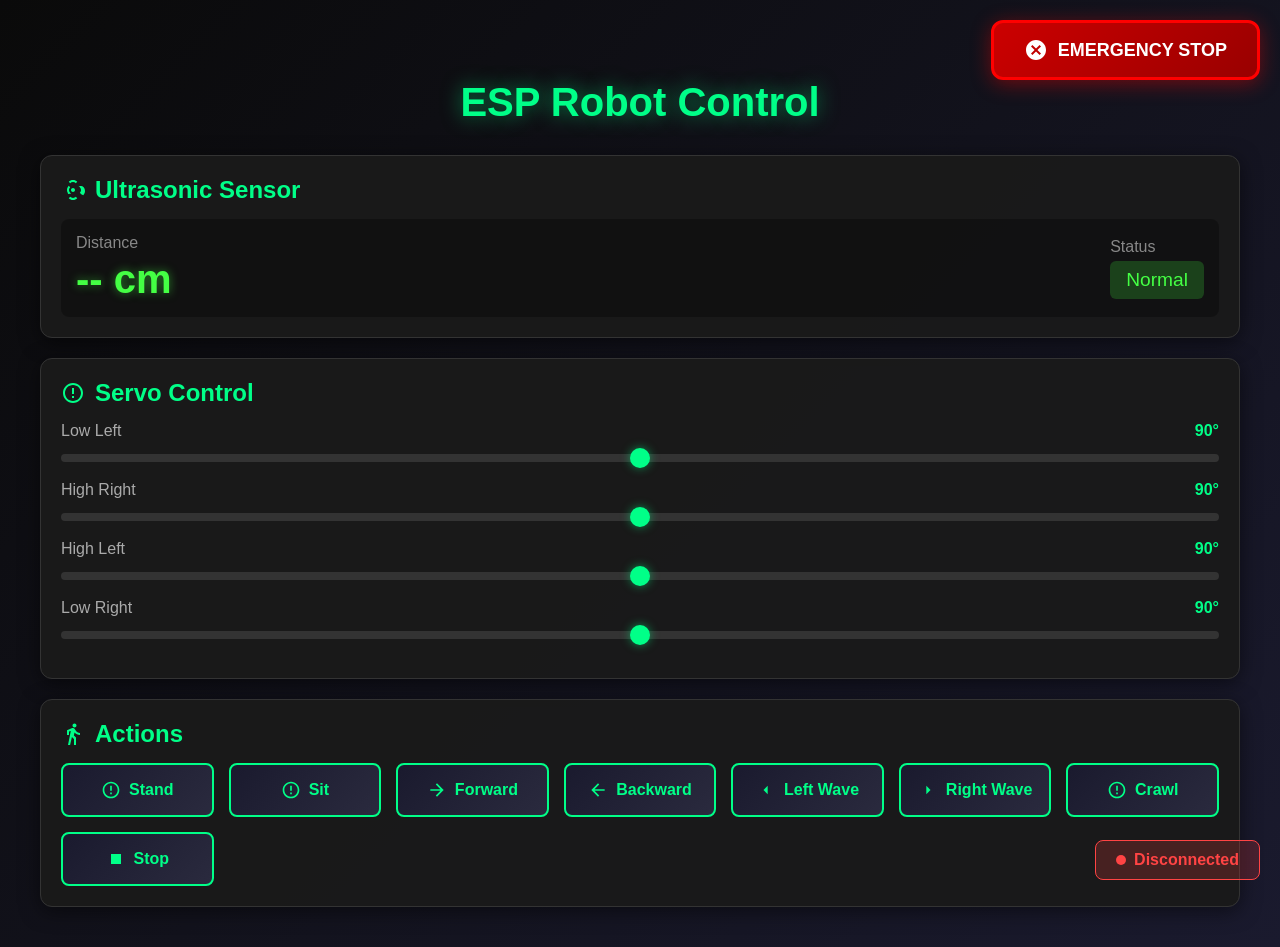
==== commit 895981d5: "Update index.html" ====
--- a/RobotDog/index.html
+++ b/RobotDog/index.html
@@ -1,455 +1,529 @@
 <!DOCTYPE html>
-<html lang="en" class="h-full bg-slate-950 text-slate-100 select-none">
+<html lang="en">
 <head>
-  <meta charset="UTF-8">
-  <meta name="viewport" content="width=device-width, initial-scale=1.0, maximum-scale=1.0, user-scalable=no, viewport-fit=cover">
-  <title>ESP32 Robot Dog Control Center</title>
-  <link rel="stylesheet" href="style.css">
+    <meta charset="UTF-8">
+    <meta name="viewport" content="width=device-width, initial-scale=1.0">
+    <title>ESP Robot Control</title>
+    <style>
+        * {
+            margin: 0;
+            padding: 0;
+            box-sizing: border-box;
+        }
+
+        body {
+            font-family: -apple-system, BlinkMacSystemFont, 'Segoe UI', Roboto, Oxygen, Ubuntu, Cantarell, sans-serif;
+            background: linear-gradient(135deg, #0a0a0a 0%, #1a1a2e 100%);
+            color: #e0e0e0;
+            min-height: 100vh;
+            padding: 20px;
+            padding-top: 80px;
+        }
+
+        .container {
+            max-width: 1200px;
+            margin: 0 auto;
+        }
+
+        h1 {
+            text-align: center;
+            color: #00ff88;
+            margin-bottom: 30px;
+            font-size: 2.5em;
+            text-shadow: 0 0 20px rgba(0, 255, 136, 0.5);
+        }
+
+        .card {
+            background: rgba(26, 26, 26, 0.95);
+            border: 1px solid #333;
+            border-radius: 12px;
+            padding: 20px;
+            margin-bottom: 20px;
+            box-shadow: 0 4px 20px rgba(0, 0, 0, 0.5);
+        }
+
+        .card h2 {
+            color: #00ff88;
+            margin-bottom: 15px;
+            font-size: 1.5em;
+            display: flex;
+            align-items: center;
+            gap: 10px;
+        }
+
+        .card h2 svg {
+            width: 24px;
+            height: 24px;
+            fill: #00ff88;
+        }
+
+        .emergency-stop {
+            position: fixed;
+            top: 20px;
+            right: 20px;
+            z-index: 9999;
+            background: linear-gradient(135deg, #cc0000 0%, #990000 100%);
+            color: white;
+            border: 3px solid #ff0000;
+            border-radius: 12px;
+            padding: 15px 30px;
+            font-size: 18px;
+            font-weight: bold;
+            cursor: pointer;
+            box-shadow: 0 4px 20px rgba(255, 0, 0, 0.4);
+            display: flex;
+            align-items: center;
+            gap: 10px;
+            transition: all 0.2s;
+        }
+
+        .emergency-stop:hover {
+            background: linear-gradient(135deg, #ff0000 0%, #cc0000 100%);
+            transform: scale(1.05);
+            box-shadow: 0 6px 30px rgba(255, 0, 0, 0.6);
+        }
+
+        .emergency-stop:active {
+            transform: scale(0.95);
+        }
+
+        .emergency-stop svg {
+            width: 24px;
+            height: 24px;
+            fill: white;
+        }
+
+        .sensor-display {
+            display: flex;
+            justify-content: space-between;
+            align-items: center;
+            padding: 15px;
+            background: rgba(0, 0, 0, 0.3);
+            border-radius: 8px;
+            margin-top: 10px;
+        }
+
+        .sensor-value {
+            font-size: 2.5em;
+            font-weight: bold;
+            color: #44ff44;
+            text-shadow: 0 0 10px rgba(68, 255, 68, 0.5);
+        }
+
+        .sensor-status {
+            font-size: 1.2em;
+            padding: 8px 16px;
+            border-radius: 6px;
+            background: rgba(68, 255, 68, 0.2);
+            color: #44ff44;
+        }
+
+        .sensor-status.locked {
+            background: rgba(255, 68, 68, 0.2);
+            color: #ff4444;
+        }
+
+        .slider-group {
+            margin: 15px 0;
+        }
+
+        .slider-label {
+            display: flex;
+            justify-content: space-between;
+            margin-bottom: 8px;
+            color: #aaa;
+            font-weight: 500;
+        }
+
+        .slider-value {
+            color: #00ff88;
+            font-weight: bold;
+        }
+
+        input[type="range"] {
+            width: 100%;
+            height: 8px;
+            border-radius: 4px;
+            background: #333;
+            outline: none;
+            -webkit-appearance: none;
+        }
+
+        input[type="range"]::-webkit-slider-thumb {
+            -webkit-appearance: none;
+            appearance: none;
+            width: 20px;
+            height: 20px;
+            border-radius: 50%;
+            background: #00ff88;
+            cursor: pointer;
+            box-shadow: 0 0 10px rgba(0, 255, 136, 0.5);
+        }
+
+        input[type="range"]::-moz-range-thumb {
+            width: 20px;
+            height: 20px;
+            border-radius: 50%;
+            background: #00ff88;
+            cursor: pointer;
+            border: none;
+            box-shadow: 0 0 10px rgba(0, 255, 136, 0.5);
+        }
+
+        .action-grid {
+            display: grid;
+            grid-template-columns: repeat(auto-fit, minmax(150px, 1fr));
+            gap: 15px;
+            margin-top: 15px;
+        }
+
+        .action-btn {
+            background: linear-gradient(135deg, #1a1a2e 0%, #2a2a3e 100%);
+            border: 2px solid #00ff88;
+            color: #00ff88;
+            padding: 15px;
+            border-radius: 8px;
+            font-size: 16px;
+            font-weight: bold;
+            cursor: pointer;
+            transition: all 0.2s;
+            display: flex;
+            align-items: center;
+            justify-content: center;
+            gap: 8px;
+        }
+
+        .action-btn:hover {
+            background: linear-gradient(135deg, #00ff88 0%, #00cc6a 100%);
+            color: #000;
+            transform: translateY(-2px);
+            box-shadow: 0 4px 15px rgba(0, 255, 136, 0.4);
+        }
+
+        .action-btn:active {
+            transform: translateY(0);
+        }
+
+        .action-btn svg {
+            width: 20px;
+            height: 20px;
+            fill: currentColor;
+        }
+
+        .connection-status {
+            position: fixed;
+            bottom: 20px;
+            right: 20px;
+            padding: 10px 20px;
+            border-radius: 8px;
+            font-weight: bold;
+            display: flex;
+            align-items: center;
+            gap: 8px;
+            z-index: 9998;
+        }
+
+        .connection-status.connected {
+            background: rgba(68, 255, 68, 0.2);
+            color: #44ff44;
+            border: 1px solid #44ff44;
+        }
+
+        .connection-status.disconnected {
+            background: rgba(255, 68, 68, 0.2);
+            color: #ff4444;
+            border: 1px solid #ff4444;
+        }
+
+        .status-dot {
+            width: 10px;
+            height: 10px;
+            border-radius: 50%;
+            background: currentColor;
+            animation: pulse 2s infinite;
+        }
+
+        @keyframes pulse {
+            0%, 100% { opacity: 1; }
+            50% { opacity: 0.5; }
+        }
+
+        @media (max-width: 768px) {
+            .emergency-stop {
+                padding: 12px 20px;
+                font-size: 14px;
+            }
+
+            .action-grid {
+                grid-template-columns: repeat(2, 1fr);
+            }
+        }
+    </style>
 </head>
-
 <body>
-
-  <div id="toast-notification">
-    <svg id="toast-icon" width="16" height="16" viewBox="0 0 24 24" fill="none" stroke="currentColor" stroke-width="2.5" stroke-linecap="round" stroke-linejoin="round">
-      <polyline points="20 6 9 17 4 12"></polyline>
-    </svg>
-    <span id="toast-message">Notification</span>
-  </div>
-
-  <header style="padding-bottom:8px; border-bottom:1px solid rgba(255,255,255,0.1); display:flex; align-items:center; justify-content:space-between;">
-    <div>
-      <h1 style="font-size:1.05rem; font-weight:700; letter-spacing:-0.02em;">Robot Dog Control Center</h1>
-      <div style="display:flex; align-items:center; gap:6px; margin-top:2px;">
-        <div id="status-dot" style="width:8px; height:8px; border-radius:9999px; background:#f43f5e; box-shadow:0 0 6px #f43f5e; transition:background 0.2s;"></div>
-        <span id="status-text" style="font-size:11px; color:rgba(255,255,255,0.6);">Disconnected</span>
-      </div>
+    <button class="emergency-stop" onclick="emergencyStop()">
+        <svg viewBox="0 0 24 24" xmlns="http://www.w3.org/2000/svg">
+            <path d="M12 2C6.48 2 2 6.48 2 12s4.48 10 10 10 10-4.48 10-10S17.52 2 12 2zm5 13.59L15.59 17 12 13.41 8.41 17 7 15.59 10.59 12 7 8.41 8.41 7 12 10.59 15.59 7 17 8.41 13.41 12 17 15.59z"/>
+        </svg>
+        EMERGENCY STOP
+    </button>
+
+    <div class="container">
+        <h1>ESP Robot Control</h1>
+
+        <div class="card">
+            <h2>
+                <svg viewBox="0 0 24 24" xmlns="http://www.w3.org/2000/svg">
+                    <path d="M7.76 16.24C6.67 15.16 6 13.66 6 12s.67-3.16 1.76-4.24l1.42 1.42C8.45 9.9 8 10.9 8 12c0 1.1.45 2.1 1.17 2.83l1.42 1.42C9.9 15.55 8.9 16 8 16c-.9 0-1.9-.45-2.66-1.17zM12 10c-1.1 0-2 .9-2 2s.9 2 2 2 2-.9 2-2-.9-2-2-2zm8.24 6.24l-1.42-1.42C19.55 14.1 20 13.1 20 12c0-1.1-.45-2.1-1.17-2.83l-1.42-1.42C18.1 8.45 19.1 8 20 8c.9 0 1.9.45 2.66 1.17C23.33 9.84 24 11.34 24 13s-.67 3.16-1.76 4.24zM12 4c1.1 0 2.1.45 2.83 1.17l1.42-1.42C15.16 2.67 13.66 2 12 2s-3.16.67-4.24 1.76l1.42 1.42C9.9 4.45 10.9 4 12 4zm0 16c-1.1 0-2.1-.45-2.83-1.17l-1.42 1.42C8.84 21.33 10.34 22 12 22s3.16-.67 4.24-1.76l-1.42-1.42C14.1 19.55 13.1 20 12 20z"/>
+                </svg>
+                Ultrasonic Sensor
+            </h2>
+            <div class="sensor-display">
+                <div>
+                    <div style="color: #888; margin-bottom: 5px;">Distance</div>
+                    <div class="sensor-value" id="sensor-distance">-- cm</div>
+                </div>
+                <div>
+                    <div style="color: #888; margin-bottom: 5px;">Status</div>
+                    <div class="sensor-status" id="sensor-status">Normal</div>
+                </div>
+            </div>
+        </div>
+
+        <div class="card">
+            <h2>
+                <svg viewBox="0 0 24 24" xmlns="http://www.w3.org/2000/svg">
+                    <path d="M12 2C6.48 2 2 6.48 2 12s4.48 10 10 10 10-4.48 10-10S17.52 2 12 2zm0 18c-4.41 0-8-3.59-8-8s3.59-8 8-8 8 3.59 8 8-3.59 8-8 8zm-1-13h2v6h-2zm0 8h2v2h-2z"/>
+                </svg>
+                Servo Control
+            </h2>
+            
+            <div class="slider-group">
+                <div class="slider-label">
+                    <span>Low Left</span>
+                    <span class="slider-value" id="ll-value">90°</span>
+                </div>
+                <input type="range" min="0" max="180" value="90" data-servo="low_left" oninput="updateSlider(this)">
+            </div>
+
+            <div class="slider-group">
+                <div class="slider-label">
+                    <span>High Right</span>
+                    <span class="slider-value" id="hr-value">90°</span>
+                </div>
+                <input type="range" min="0" max="180" value="90" data-servo="high_right" oninput="updateSlider(this)">
+            </div>
+
+            <div class="slider-group">
+                <div class="slider-label">
+                    <span>High Left</span>
+                    <span class="slider-value" id="hl-value">90°</span>
+                </div>
+                <input type="range" min="0" max="180" value="90" data-servo="high_left" oninput="updateSlider(this)">
+            </div>
+
+            <div class="slider-group">
+                <div class="slider-label">
+                    <span>Low Right</span>
+                    <span class="slider-value" id="lr-value">90°</span>
+                </div>
+                <input type="range" min="0" max="180" value="90" data-servo="low_right" oninput="updateSlider(this)">
+            </div>
+        </div>
+
+        <div class="card">
+            <h2>
+                <svg viewBox="0 0 24 24" xmlns="http://www.w3.org/2000/svg">
+                    <path d="M13.5 5.5c1.1 0 2-.9 2-2s-.9-2-2-2-2 .9-2 2 .9 2 2 2zM9.8 8.9L7 23h2.1l1.8-8 2.1 2v6h2v-7.5l-2.1-2 .6-3C14.8 12 16.8 13 19 13v-2c-1.9 0-3.5-1-4.3-2.4l-1-1.6c-.4-.6-1-1-1.7-1-.3 0-.5.1-.8.1L6 8.3V13h2V9.6l1.8-.7"/>
+                </svg>
+                Actions
+            </h2>
+            <div class="action-grid">
+                <button class="action-btn" onclick="sendAction('stand')">
+                    <svg viewBox="0 0 24 24"><path d="M12 2C6.48 2 2 6.48 2 12s4.48 10 10 10 10-4.48 10-10S17.52 2 12 2zm0 18c-4.41 0-8-3.59-8-8s3.59-8 8-8 8 3.59 8 8-3.59 8-8 8zm-1-13h2v6h-2zm0 8h2v2h-2z"/></svg>
+                    Stand
+                </button>
+                <button class="action-btn" onclick="sendAction('sit')">
+                    <svg viewBox="0 0 24 24"><path d="M12 2C6.48 2 2 6.48 2 12s4.48 10 10 10 10-4.48 10-10S17.52 2 12 2zm0 18c-4.41 0-8-3.59-8-8s3.59-8 8-8 8 3.59 8 8-3.59 8-8 8zm-1-13h2v6h-2zm0 8h2v2h-2z"/></svg>
+                    Sit
+                </button>
+                <button class="action-btn" onclick="sendAction('forward')">
+                    <svg viewBox="0 0 24 24"><path d="M12 4l-1.41 1.41L16.17 11H4v2h12.17l-5.58 5.59L12 20l8-8z"/></svg>
+                    Forward
+                </button>
+                <button class="action-btn" onclick="sendAction('backward')">
+                    <svg viewBox="0 0 24 24"><path d="M20 11H7.83l5.59-5.59L12 4l-8 8 8 8 1.41-1.41L7.83 13H20v-2z"/></svg>
+                    Backward
+                </button>
+                <button class="action-btn" onclick="sendAction('left_wave')">
+                    <svg viewBox="0 0 24 24"><path d="M14 7l-5 5 5 5V7z"/></svg>
+                    Left Wave
+                </button>
+                <button class="action-btn" onclick="sendAction('right_wave')">
+                    <svg viewBox="0 0 24 24"><path d="M10 17l5-5-5-5v10z"/></svg>
+                    Right Wave
+                </button>
+                <button class="action-btn" onclick="sendAction('crawl')">
+                    <svg viewBox="0 0 24 24"><path d="M12 2C6.48 2 2 6.48 2 12s4.48 10 10 10 10-4.48 10-10S17.52 2 12 2zm0 18c-4.41 0-8-3.59-8-8s3.59-8 8-8 8 3.59 8 8-3.59 8-8 8zm-1-13h2v6h-2zm0 8h2v2h-2z"/></svg>
+                    Crawl
+                </button>
+                <button class="action-btn" onclick="sendAction('stop')">
+                    <svg viewBox="0 0 24 24"><path d="M6 6h12v12H6z"/></svg>
+                    Stop
+                </button>
+            </div>
+        </div>
     </div>
-    <div style="display:flex; align-items:center; gap:6px;">
-      <button type="button" onclick="openHardwareModal()" style="background:#1e293b; border:1px solid rgba(255,255,255,0.2); border-radius:8px; padding:4px 8px; color:#38bdf8; font-size:10px; font-weight:700; cursor:pointer; display:flex; align-items:center; gap:4px;">
-        <svg width="12" height="12" viewBox="0 0 24 24" fill="none" stroke="currentColor" stroke-width="2" stroke-linecap="round" stroke-linejoin="round">
-          <path d="M12 20h9"></path>
-          <path d="M16.5 3.5a2.121 2.121 0 0 1 3 3L7 19l-4 1 1-4L16.5 3.5z"></path>
-        </svg>
-        <span>Edit Hardware / Pins</span>
-      </button>
-      <span id="backend-badge" style="padding:3px 8px; border-radius:9999px; background:rgba(255,255,255,0.1); font-size:10px; color:rgba(255,255,255,0.6);">Core BLE</span>
+
+    <div class="connection-status disconnected" id="connection-status">
+        <div class="status-dot"></div>
+        <span>Disconnected</span>
     </div>
-  </header>
-
-  <div class="glass-panel" style="margin:8px 0; padding:10px 14px; border-radius:14px; display:flex; align-items:center; justify-content:space-between; gap:12px;">
-    <div style="min-width:0; flex:1;">
-      <div style="font-size:10px; color:rgba(255,255,255,0.5); text-transform:uppercase; letter-spacing:0.05em; font-weight:600;">Active Robot</div>
-      <div id="device-name" style="font-size:13px; font-weight:700; color:white; overflow:hidden; text-overflow:ellipsis; white-space:nowrap;">None Connected</div>
-    </div>
-    <button id="connect-btn" type="button" onclick="toggleConnection()" style="height:40px; padding:0 16px; border-radius:10px; background:#2563eb; color:white; font-size:12px; font-weight:700; border:none; cursor:pointer; display:flex; align-items:center; gap:6px; box-shadow:0 4px 12px rgba(37,99,235,0.4);">
-      <svg style="width:15px; height:15px;" viewBox="0 0 24 24" fill="none" stroke="currentColor" stroke-width="2.5" stroke-linecap="round" stroke-linejoin="round">
-        <path d="m6.5 6.5 11 11L12 23V1l5.5 5.5-11 11"></path>
-      </svg>
-      <span>Connect BLE</span>
-    </button>
-  </div>
-
-  <main style="flex:1; min-height:0; overflow-y:auto; display:flex; flex-direction:column; gap:12px; padding-right:2px;" class="no-scrollbar">
-
-    <!-- Direct Motion Controls -->
-    <div class="glass-panel" style="border-radius:16px; padding:12px; display:flex; flex-direction:column; gap:10px;">
-      <div style="display:flex; justify-content:space-between; align-items:center;">
-        <span style="font-size:11px; font-weight:700; text-transform:uppercase; letter-spacing:0.05em; color:#38bdf8; display:flex; align-items:center; gap:6px;">
-          <svg style="width:15px; height:15px;" viewBox="0 0 24 24" fill="none" stroke="currentColor" stroke-width="2" stroke-linecap="round" stroke-linejoin="round">
-            <polygon points="12 2 19 21 12 17 5 21 12 2"></polygon>
-          </svg>
-          Direct Touch Motion Controls
-        </span>
-        <button type="button" class="touch-btn" onclick="sendCommand('stop')" style="padding:5px 10px; border-radius:8px; background:#ef4444; color:white; font-size:10px; font-weight:700; border:none; flex-direction:row; gap:4px;">
-          <svg width="12" height="12" viewBox="0 0 24 24" fill="currentColor"><rect x="4" y="4" width="16" height="16" rx="2"></rect></svg>
-          <span>EMERGENCY STOP</span>
-        </button>
-      </div>
-
-      <div style="display:grid; grid-template-columns:repeat(3, 1fr); gap:8px; max-width:280px; margin:0 auto; width:100%;">
-        <div></div>
-        <button type="button" class="touch-btn" onclick="sendCommand('forward')" style="height:48px;">
-          <svg width="18" height="18" viewBox="0 0 24 24" fill="none" stroke="currentColor" stroke-width="3" stroke-linecap="round" stroke-linejoin="round"><polyline points="18 15 12 9 6 15"></polyline></svg>
-          <span style="font-size:9px; margin-top:2px;">FORWARD</span>
-        </button>
-        <div></div>
-
-        <button type="button" class="touch-btn" onclick="sendCommand('left_wave')" style="height:48px;">
-          <svg width="18" height="18" viewBox="0 0 24 24" fill="none" stroke="currentColor" stroke-width="3" stroke-linecap="round" stroke-linejoin="round"><polyline points="15 18 9 12 15 6"></polyline></svg>
-          <span style="font-size:9px; margin-top:2px;">LEFT</span>
-        </button>
-        <button type="button" class="touch-btn" onclick="sendCommand('stop')" style="height:48px; background:#475569;">
-          <svg width="16" height="16" viewBox="0 0 24 24" fill="currentColor"><rect x="4" y="4" width="16" height="16" rx="2"></rect></svg>
-          <span style="font-size:9px; margin-top:2px;">STOP</span>
-        </button>
-        <button type="button" class="touch-btn" onclick="sendCommand('right_wave')" style="height:48px;">
-          <svg width="18" height="18" viewBox="0 0 24 24" fill="none" stroke="currentColor" stroke-width="3" stroke-linecap="round" stroke-linejoin="round"><polyline points="9 18 15 12 9 6"></polyline></svg>
-          <span style="font-size:9px; margin-top:2px;">RIGHT</span>
-        </button>
-
-        <div></div>
-        <button type="button" class="touch-btn" onclick="sendCommand('backward')" style="height:48px;">
-          <svg width="18" height="18" viewBox="0 0 24 24" fill="none" stroke="currentColor" stroke-width="3" stroke-linecap="round" stroke-linejoin="round"><polyline points="6 9 12 15 18 9"></polyline></svg>
-          <span style="font-size:9px; margin-top:2px;">BACKWARD</span>
-        </button>
-        <div></div>
-      </div>
-
-      <div style="display:grid; grid-template-columns:repeat(4, 1fr); gap:6px; margin-top:2px;">
-        <button type="button" class="touch-btn" onclick="sendCommand('stand')" style="padding:8px 4px; font-size:11px;">Stand</button>
-        <button type="button" class="touch-btn" onclick="sendCommand('sit')" style="padding:8px 4px; font-size:11px;">Sit</button>
-        <button type="button" class="touch-btn" onclick="sendCommand('crawl')" style="padding:8px 4px; font-size:11px;">Crawl</button>
-        <button type="button" class="touch-btn" onclick="sendCommand('leap_forward')" style="padding:8px 4px; font-size:11px;">Leap</button>
-      </div>
-
-      <div style="display:grid; grid-template-columns:repeat(4, 1fr); gap:6px;">
-        <button type="button" class="touch-btn" onclick="sendCommand('stretch_down')" style="padding:8px 4px; font-size:10px;">Stretch Dn</button>
-        <button type="button" class="touch-btn" onclick="sendCommand('stretch_back')" style="padding:8px 4px; font-size:10px;">Stretch Bk</button>
-        <button type="button" class="touch-btn" onclick="sendCommand('step_forward')" style="padding:8px 4px; font-size:10px;">Step Fwd</button>
-        <button type="button" class="touch-btn" onclick="sendCommand('step_backward')" style="padding:8px 4px; font-size:10px;">Step Bwd</button>
-      </div>
-    </div>
-
-    <!-- Leg Synchronization Modes -->
-    <div class="glass-panel" style="border-radius:16px; padding:12px; display:flex; flex-direction:column; gap:8px;">
-      <div style="display:flex; justify-content:space-between; align-items:center;">
-        <span style="font-size:11px; font-weight:700; text-transform:uppercase; letter-spacing:0.05em; color:#a855f7; display:flex; align-items:center; gap:6px;">
-          <svg style="width:16px; height:16px;" viewBox="0 0 24 24" fill="none" stroke="currentColor" stroke-width="2" stroke-linecap="round" stroke-linejoin="round">
-            <path d="M16 3h5v5"></path><path d="M8 21H3v-5"></path><path d="M21 3 14 10"></path><path d="M3 21l7-7"></path>
-          </svg>
-          Leg Synchronization Modes
-        </span>
-        <span id="sync-status-indicator" style="font-size:10px; color:rgba(255,255,255,0.5);">Independent</span>
-      </div>
-
-      <div style="display:flex; gap:6px;">
-        <button id="sync-front-btn" type="button" class="sync-toggle-btn" onclick="toggleSyncFront()">
-          <span>Front Legs Sync</span>
-        </button>
-        <button id="sync-back-btn" type="button" class="sync-toggle-btn" onclick="toggleSyncBack()">
-          <span>Back Legs Sync</span>
-        </button>
-        <button id="sync-all-btn" type="button" class="sync-toggle-btn" onclick="toggleSyncAll()">
-          <span>All 4 Legs Sync</span>
-        </button>
-      </div>
-    </div>
-
-    <!-- Leg Calibration & Joint Trimmer -->
-    <div class="glass-panel" style="border-radius:16px; padding:12px; display:flex; flex-direction:column; gap:10px; border-color:rgba(56,189,248,0.4);">
-      <div style="display:flex; justify-content:space-between; align-items:center; border-bottom:1px solid rgba(255,255,255,0.1); padding-bottom:6px;">
-        <span style="font-size:11px; font-weight:700; text-transform:uppercase; letter-spacing:0.05em; color:#38bdf8; display:flex; align-items:center; gap:6px;">
-          <svg style="width:15px; height:15px;" viewBox="0 0 24 24" fill="none" stroke="currentColor" stroke-width="2" stroke-linecap="round" stroke-linejoin="round">
-            <path d="M14.7 6.3a1 1 0 0 0 0 1.4l1.6 1.6a1 1 0 0 0 1.4 0l3.77-3.77a6 6 0 0 1-7.94 7.94l-6.91 6.91a2.12 2.12 0 0 1-3-3l6.91-6.91a6 6 0 0 1 7.94-7.94l-3.76 3.76z"></path>
-          </svg>
-          Leg Calibration &amp; Joint Trimmer
-        </span>
-        <div style="display:flex; align-items:center; gap:8px;">
-          <button id="offset-mode-btn" type="button" onclick="toggleOffsetMode()" style="padding:4px 10px; border-radius:9999px; background:#1e293b; color:#f59e0b; border:1px solid #f59e0b; font-size:10px; font-weight:700; cursor:pointer;">
-            Offset Mode: OFF
-          </button>
-          <button type="button" onclick="requestCalibrationSync()" style="background:none; border:none; color:#38bdf8; font-size:10px; font-weight:600; cursor:pointer;">Fetch Offsets</button>
-        </div>
-      </div>
-
-      <!-- Front Left -->
-      <div style="background:rgba(15,23,42,0.6); padding:8px 10px; border-radius:10px; border:1px solid rgba(255,255,255,0.08);">
-        <div style="display:flex; justify-content:space-between; align-items:center; font-size:11px; margin-bottom:4px;">
-          <span id="hl-header">Front Left (HL): <span id="hl-val" style="color:#38bdf8; font-family:monospace; font-weight:700;">90 deg</span></span>
-          <span style="font-size:10px; color:rgba(255,255,255,0.5);">Trim: <span id="ohl-val" style="color:#f59e0b; font-family:monospace; font-weight:700;">0</span></span>
-        </div>
-        <input type="range" id="hl-slider" min="0" max="180" value="90" oninput="onLegSlider('hl', this.value)">
-        <div style="display:flex; justify-content:space-between; gap:4px; margin-top:6px;">
-          <button type="button" class="trim-btn" onclick="adjustOffset('hl', -1)">-1 Offset</button>
-          <button type="button" class="trim-btn" onclick="adjustOffset('hl', 1)">+1 Offset</button>
-          <button type="button" class="trim-btn" onclick="nudgeLegAngle('hl', -5)">-5 deg</button>
-          <button type="button" class="trim-btn" onclick="nudgeLegAngle('hl', 5)">+5 deg</button>
-        </div>
-      </div>
-
-      <!-- Front Right -->
-      <div style="background:rgba(15,23,42,0.6); padding:8px 10px; border-radius:10px; border:1px solid rgba(255,255,255,0.08);">
-        <div style="display:flex; justify-content:space-between; align-items:center; font-size:11px; margin-bottom:4px;">
-          <span id="hr-header">Front Right (HR): <span id="hr-val" style="color:#38bdf8; font-family:monospace; font-weight:700;">90 deg</span></span>
-          <span style="font-size:10px; color:rgba(255,255,255,0.5);">Trim: <span id="ohr-val" style="color:#f59e0b; font-family:monospace; font-weight:700;">0</span></span>
-        </div>
-        <input type="range" id="hr-slider" min="0" max="180" value="90" oninput="onLegSlider('hr', this.value)">
-        <div style="display:flex; justify-content:space-between; gap:4px; margin-top:6px;">
-          <button type="button" class="trim-btn" onclick="adjustOffset('hr', -1)">-1 Offset</button>
-          <button type="button" class="trim-btn" onclick="adjustOffset('hr', 1)">+1 Offset</button>
-          <button type="button" class="trim-btn" onclick="nudgeLegAngle('hr', -5)">-5 deg</button>
-          <button type="button" class="trim-btn" onclick="nudgeLegAngle('hr', 5)">+5 deg</button>
-        </div>
-      </div>
-
-      <!-- Back Left -->
-      <div style="background:rgba(15,23,42,0.6); padding:8px 10px; border-radius:10px; border:1px solid rgba(255,255,255,0.08);">
-        <div style="display:flex; justify-content:space-between; align-items:center; font-size:11px; margin-bottom:4px;">
-          <span id="ll-header">Back Left (LL): <span id="ll-val" style="color:#38bdf8; font-family:monospace; font-weight:700;">90 deg</span></span>
-          <span style="font-size:10px; color:rgba(255,255,255,0.5);">Trim: <span id="oll-val" style="color:#f59e0b; font-family:monospace; font-weight:700;">0</span></span>
-        </div>
-        <input type="range" id="ll-slider" min="0" max="180" value="90" oninput="onLegSlider('ll', this.value)">
-        <div style="display:flex; justify-content:space-between; gap:4px; margin-top:6px;">
-          <button type="button" class="trim-btn" onclick="adjustOffset('ll', -1)">-1 Offset</button>
-          <button type="button" class="trim-btn" onclick="adjustOffset('ll', 1)">+1 Offset</button>
-          <button type="button" class="trim-btn" onclick="nudgeLegAngle('ll', -5)">-5 deg</button>
-          <button type="button" class="trim-btn" onclick="nudgeLegAngle('ll', 5)">+5 deg</button>
-        </div>
-      </div>
-
-      <!-- Back Right -->
-      <div style="background:rgba(15,23,42,0.6); padding:8px 10px; border-radius:10px; border:1px solid rgba(255,255,255,0.08);">
-        <div style="display:flex; justify-content:space-between; align-items:center; font-size:11px; margin-bottom:4px;">
-          <span id="lr-header">Back Right (LR): <span id="lr-val" style="color:#38bdf8; font-family:monospace; font-weight:700;">90 deg</span></span>
-          <span style="font-size:10px; color:rgba(255,255,255,0.5);">Trim: <span id="olr-val" style="color:#f59e0b; font-family:monospace; font-weight:700;">11</span></span>
-        </div>
-        <input type="range" id="lr-slider" min="0" max="180" value="90" oninput="onLegSlider('lr', this.value)">
-        <div style="display:flex; justify-content:space-between; gap:4px; margin-top:6px;">
-          <button type="button" class="trim-btn" onclick="adjustOffset('lr', -1)">-1 Offset</button>
-          <button type="button" class="trim-btn" onclick="adjustOffset('lr', 1)">+1 Offset</button>
-          <button type="button" class="trim-btn" onclick="nudgeLegAngle('lr', -5)">-5 deg</button>
-          <button type="button" class="trim-btn" onclick="nudgeLegAngle('lr', 5)">+5 deg</button>
-        </div>
-      </div>
-
-      <!-- Save & Align Pose -->
-      <div style="display:grid; grid-template-columns:1fr 1fr; gap:6px; margin-top:2px;">
-        <button id="save-cal-btn" type="button" class="touch-btn" onclick="saveCalibrationOffsets()" style="padding:10px; border-radius:8px; background:#10b981; color:white; font-size:11px; font-weight:700; border:none; cursor:pointer; flex-direction:row; gap:8px;">
-          <svg width="15" height="15" viewBox="0 0 24 24" fill="none" stroke="currentColor" stroke-width="2.2" stroke-linecap="round" stroke-linejoin="round">
-            <path d="M19 21H5a2 2 0 0 1-2-2V5a2 2 0 0 1 2-2h11l5 5v11a2 2 0 0 1-2 2z"></path>
-            <polyline points="17 21 17 13 7 13 7 21"></polyline>
-            <polyline points="7 3 7 8 15 8"></polyline>
-          </svg>
-          <span id="save-cal-text">Save Calibration to Flash (NVS)</span>
-        </button>
-        <button id="reset-stand-btn" type="button" class="touch-btn" onclick="resetToStandPose()" style="padding:10px; border-radius:8px; background:#475569; color:white; font-size:11px; font-weight:700; border:none; cursor:pointer; flex-direction:row; gap:8px;">
-          <svg width="15" height="15" viewBox="0 0 24 24" fill="none" stroke="currentColor" stroke-width="2.2" stroke-linecap="round" stroke-linejoin="round">
-            <circle cx="12" cy="12" r="10"></circle>
-            <line x1="22" y1="12" x2="18" y2="12"></line>
-            <line x1="6" y1="12" x2="2" y2="12"></line>
-            <line x1="12" y1="6" x2="12" y2="2"></line>
-            <line x1="12" y1="22" x2="12" y2="18"></line>
-          </svg>
-          <span>Align 90 deg Stand Pose</span>
-        </button>
-      </div>
-    </div>
-
-    <!-- Obstacle Sensor Panel (Continuously Displays Live Measurement) -->
-    <div class="glass-panel" style="border-radius:16px; padding:12px; display:flex; flex-direction:column; gap:8px;">
-      <div style="display:flex; justify-content:space-between; align-items:center;">
-        <span style="font-size:11px; font-weight:700; text-transform:uppercase; letter-spacing:0.05em; color:#38bdf8; display:flex; align-items:center; gap:6px;">
-          <svg style="width:15px; height:15px;" viewBox="0 0 24 24" fill="none" stroke="currentColor" stroke-width="2" stroke-linecap="round" stroke-linejoin="round">
-            <path d="M12 2v20"></path><path d="M17 5H9.5a3.5 3.5 0 0 0 0 7h5a3.5 3.5 0 0 1 0 7H6"></path>
-          </svg>
-          Obstacle Sensor
-        </span>
-        <div style="display:flex; align-items:center; gap:8px;">
-          <span id="sens-source-tag" style="font-size:9px; color:#38bdf8; text-transform:uppercase; font-family:monospace; background:rgba(255,255,255,0.08); padding:2px 6px; border-radius:4px;">PASSIVE</span>
-          <span id="sens-live-dist" style="font-size:18px; font-family:monospace; font-weight:bold; color:#38bdf8;">--</span>
-          <button id="sensor-toggle-btn" type="button" class="touch-btn" onclick="toggleSensor()" style="padding:5px 12px; border-radius:8px; background:#0284c7; color:white; font-size:10px; font-weight:700; border:none; cursor:pointer;">PASSIVE (DISPLAY ONLY)</button>
-        </div>
-      </div>
-
-      <div style="display:flex; flex-direction:column; gap:10px; margin-top:4px;">
-        <div style="display:flex; justify-content:space-between; align-items:center; font-size:11px; color:rgba(255,255,255,0.7);">
-          <span>Safety Halt Threshold: <span id="sens-dist-val" style="color:#38bdf8; font-family:monospace; font-weight:bold;">20cm</span></span>
-        </div>
-        <input type="range" id="sens-dist-slider" min="5" max="100" value="20" onchange="updateSensorConfig()" oninput="document.getElementById('sens-dist-val').innerText = this.value + 'cm'">
-
-        <div style="display:grid; grid-template-columns:1fr 1fr; gap:8px;">
-          <div style="background:rgba(15,23,42,0.6); padding:8px; border-radius:8px; border:1px solid rgba(255,255,255,0.1);">
-            <label style="font-size:9px; color:rgba(255,255,255,0.6); display:block; margin-bottom:4px; text-transform:uppercase; font-weight:bold;">Tripped Action</label>
-            <select id="sens-trip-act" onchange="updateSensorConfig()" style="width:100%; background:#1e293b; color:white; border:1px solid #334155; border-radius:6px; padding:6px; font-size:10px; outline:none;">
-              <option value="sit">Sit</option>
-              <option value="stop">Stop</option>
-              <option value="backward">Walk Backward</option>
-              <option value="none">None</option>
-            </select>
-            <div style="margin-top:8px;">
-              <label style="font-size:9px; color:rgba(255,255,255,0.6); display:block; margin-bottom:4px; text-transform:uppercase; font-weight:bold;">Tripped Audio</label>
-              <select id="sens-trip-aud" onchange="updateSensorConfig()" style="width:100%; background:#1e293b; color:white; border:1px solid #334155; border-radius:6px; padding:6px; font-size:10px; outline:none;">
-                <option value="beep">Test Tone</option>
-                <option value="bark">Dog Bark</option>
-                <option value="none">Mute</option>
-              </select>
-            </div>
-          </div>
-          <div style="background:rgba(15,23,42,0.6); padding:8px; border-radius:8px; border:1px solid rgba(255,255,255,0.1);">
-            <label style="font-size:9px; color:rgba(255,255,255,0.6); display:block; margin-bottom:4px; text-transform:uppercase; font-weight:bold;">Cleared Action</label>
-            <select id="sens-clear-act" onchange="updateSensorConfig()" style="width:100%; background:#1e293b; color:white; border:1px solid #334155; border-radius:6px; padding:6px; font-size:10px; outline:none;">
-              <option value="stand">Stand Up</option>
-              <option value="forward">Walk Forward</option>
-              <option value="none">None</option>
-            </select>
-            <div style="margin-top:8px;">
-              <label style="font-size:9px; color:rgba(255,255,255,0.6); display:block; margin-bottom:4px; text-transform:uppercase; font-weight:bold;">Cleared Audio</label>
-              <select id="sens-clear-aud" onchange="updateSensorConfig()" style="width:100%; background:#1e293b; color:white; border:1px solid #334155; border-radius:6px; padding:6px; font-size:10px; outline:none;">
-                <option value="none">Mute</option>
-                <option value="beep">Test Tone</option>
-                <option value="bark">Dog Bark</option>
-              </select>
-            </div>
-          </div>
-        </div>
-      </div>
-    </div>
-
-    <!-- Diagnostic Terminal Log -->
-    <div class="glass-panel" style="border-radius:16px; padding:12px; height:180px; display:flex; flex-direction:column;">
-      <div style="display:flex; justify-content:space-between; align-items:center; border-bottom:1px solid rgba(255,255,255,0.1); padding-bottom:6px; font-size:11px; color:rgba(255,255,255,0.6);">
-        <div style="display:flex; align-items:center; gap:8px;">
-          <span style="font-weight:700;">Serial &amp; BLE Log</span>
-          <span id="ble-counters" style="font-family:monospace; font-size:10px; color:#38bdf8; font-weight:bold;">RX: 0 | TX: 0</span>
-        </div>
-        <div style="display:flex; align-items:center; gap:8px;">
-          <button type="button" onclick="exportTerminalLogs()" style="background:none; border:none; color:#38bdf8; font-size:11px; cursor:pointer; font-weight:600; display:flex; align-items:center; gap:3px;">
-            <svg width="12" height="12" viewBox="0 0 24 24" fill="none" stroke="currentColor" stroke-width="2"><path d="M21 15v4a2 2 0 0 1-2 2H5a2 2 0 0 1-2-2v-4"></path><polyline points="7 10 12 15 17 10"></polyline><line x1="12" y1="15" x2="12" y2="3"></line></svg>
-            <span>Export</span>
-          </button>
-          <button type="button" onclick="clearLogs()" style="background:none; border:none; color:rgba(255,255,255,0.5); font-size:11px; cursor:pointer; display:flex; align-items:center; gap:3px;">
-            <svg width="12" height="12" viewBox="0 0 24 24" fill="none" stroke="currentColor" stroke-width="2"><polyline points="3 6 5 6 21 6"></polyline><path d="M19 6v14a2 2 0 0 1-2 2H7a2 2 0 0 1-2-2V6m3 0V4a2 2 0 0 1 2-2h4a2 2 0 0 1 2 2v2"></path></svg>
-            <span>Clear</span>
-          </button>
-        </div>
-      </div>
-
-      <div id="terminal" style="flex:1; overflow-y:auto; padding-top:6px; font-family:monospace; font-size:10px; color:rgba(255,255,255,0.8); display:flex; flex-direction:column; gap:4px;">
-        <div style="color:rgba(255,255,255,0.4); font-style:italic;">Diagnostics initialized. Ready for operations.</div>
-      </div>
-    </div>
-
-  </main>
-
-  <!-- HARDWARE & LEG PIN REPROGRAMMING MODAL -->
-  <div id="hw-config-modal" class="modal-backdrop">
-    <div class="modal-dialog no-scrollbar">
-      <div style="display:flex; justify-content:space-between; align-items:center; border-bottom:1px solid rgba(255,255,255,0.12); padding-bottom:10px;">
-        <span style="font-size:13px; font-weight:700; color:#38bdf8; display:flex; align-items:center; gap:6px;">
-          <svg width="16" height="16" viewBox="0 0 24 24" fill="none" stroke="currentColor" stroke-width="2" stroke-linecap="round" stroke-linejoin="round">
-            <rect x="2" y="2" width="20" height="8" rx="2" ry="2"></rect>
-            <rect x="2" y="14" width="20" height="8" rx="2" ry="2"></rect>
-            <line x1="6" y1="6" x2="6.01" y2="6"></line>
-            <line x1="6" y1="18" x2="6.01" y2="18"></line>
-          </svg>
-          Hardware GPIO &amp; Leg Names Reprogrammer
-        </span>
-        <button type="button" onclick="closeHardwareModal()" style="background:none; border:none; color:rgba(255,255,255,0.6); cursor:pointer; font-size:16px;">
-          <svg width="16" height="16" viewBox="0 0 24 24" fill="none" stroke="currentColor" stroke-width="2.5"><line x1="18" y1="6" x2="6" y2="18"></line><line x1="6" y1="6" x2="18" y2="18"></line></svg>
-        </button>
-      </div>
-
-      <!-- Rename Legs Section -->
-      <div style="margin-top:10px;">
-        <span class="modal-sec-title">Customize Leg Names</span>
-        <div style="display:grid; grid-template-columns:1fr 1fr; gap:8px;">
-          <div>
-            <label class="modal-label">Front Left (HL):</label>
-            <input type="text" id="modal-name-hl" class="modal-input" placeholder="Front Left">
-          </div>
-          <div>
-            <label class="modal-label">Front Right (HR):</label>
-            <input type="text" id="modal-name-hr" class="modal-input" placeholder="Front Right">
-          </div>
-          <div>
-            <label class="modal-label">Back Left (LL):</label>
-            <input type="text" id="modal-name-ll" class="modal-input" placeholder="Back Left">
-          </div>
-          <div>
-            <label class="modal-label">Back Right (LR):</label>
-            <input type="text" id="modal-name-lr" class="modal-input" placeholder="Back Right">
-          </div>
-        </div>
-      </div>
-
-      <!-- Servo Motors GPIO Assignment -->
-      <div style="margin-top:10px;">
-        <span class="modal-sec-title">Servo Motor GPIO Pins (PWM)</span>
-        <div style="display:grid; grid-template-columns:repeat(4, 1fr); gap:6px;">
-          <div>
-            <label class="modal-label">LL Pin:</label>
-            <input type="number" id="modal-pin-ll" class="modal-input" min="0" max="48" value="1">
-          </div>
-          <div>
-            <label class="modal-label">HR Pin:</label>
-            <input type="number" id="modal-pin-hr" class="modal-input" min="0" max="48" value="2">
-          </div>
-          <div>
-            <label class="modal-label">HL Pin:</label>
-            <input type="number" id="modal-pin-hl" class="modal-input" min="0" max="48" value="3">
-          </div>
-          <div>
-            <label class="modal-label">LR Pin:</label>
-            <input type="number" id="modal-pin-lr" class="modal-input" min="0" max="48" value="4">
-          </div>
-        </div>
-      </div>
-
-      <!-- Ultrasonic Sensor GPIO Pins -->
-      <div style="margin-top:10px;">
-        <span class="modal-sec-title">Ultrasonic Sensor GPIO Pins</span>
-        <div style="display:grid; grid-template-columns:1fr 1fr; gap:8px;">
-          <div>
-            <label class="modal-label">Trig Pin (Output):</label>
-            <input type="number" id="modal-pin-trig" class="modal-input" min="0" max="48" value="5">
-          </div>
-          <div>
-            <label class="modal-label">Echo Pin (Input):</label>
-            <input type="number" id="modal-pin-echo" class="modal-input" min="0" max="48" value="6">
-          </div>
-        </div>
-      </div>
-
-      <!-- Speaker I2S GPIO Pins -->
-      <div style="margin-top:10px;">
-        <span class="modal-sec-title">Speaker I2S Pins (HT517 DAC)</span>
-        <div style="display:grid; grid-template-columns:repeat(3, 1fr); gap:6px;">
-          <div>
-            <label class="modal-label">BCLK Pin:</label>
-            <input type="number" id="modal-pin-bclk" class="modal-input" min="0" max="48" value="10">
-          </div>
-          <div>
-            <label class="modal-label">LRC / WS:</label>
-            <input type="number" id="modal-pin-lrc" class="modal-input" min="0" max="48" value="11">
-          </div>
-          <div>
-            <label class="modal-label">DIN / Data:</label>
-            <input type="number" id="modal-pin-din" class="modal-input" min="0" max="48" value="12">
-          </div>
-        </div>
-      </div>
-
-      <div style="display:flex; justify-content:space-between; gap:8px; margin-top:14px; border-top:1px solid rgba(255,255,255,0.1); padding-top:10px;">
-        <button type="button" onclick="resetHardwareDefaults()" class="trim-btn" style="padding:8px 12px; font-size:10px; background:#334155;">
-          Restore Defaults
-        </button>
-        <div style="display:flex; gap:6px;">
-          <button type="button" onclick="closeHardwareModal()" class="trim-btn" style="padding:8px 12px; font-size:10px; background:#475569;">
-            Cancel
-          </button>
-          <button type="button" onclick="saveAllHardwareConfig()" class="trim-btn" style="padding:8px 14px; font-size:10px; background:#10b981; color:#000; font-weight:700;">
-            Save &amp; Apply GPIOs
-          </button>
-        </div>
-      </div>
-    </div>
-  </div>
-
-  <footer style="margin-top:8px;">
-    <form onsubmit="handleSendCustom(event)" style="display:flex; gap:8px;">
-      <input type="text" id="cmd-input" placeholder="Type command (e.g. status, sit, stand, d)..." style="flex:1; background:rgba(255,255,255,0.1); border:1px solid rgba(255,255,255,0.15); border-radius:12px; padding:8px 12px; font-size:12px; color:white; outline:none;">
-      <button type="submit" class="touch-btn" style="padding:0 16px; border-radius:12px; background:#0284c7; color:white; font-size:12px; font-weight:600; border:none; cursor:pointer; flex-direction:row; gap:6px;">
-        <svg width="13" height="13" viewBox="0 0 24 24" fill="none" stroke="currentColor" stroke-width="2.2" stroke-linecap="round" stroke-linejoin="round"><line x1="22" y1="2" x2="11" y2="13"></line><polygon points="22 2 15 22 11 13 2 9 22 2"></polygon></svg>
-        <span>Send</span>
-      </button>
-    </form>
-  </footer>
-
-  <script src="ble.js"></script>
-  <script src="telemetry.js"></script>
-  <script src="kinematics.js"></script>
-  <script src="audio.js"></script>
-  <script src="gamepad.js"></script>
-  <script src="app.js"></script>
+
+    <script>
+        let ws = null;
+        let sensorUpdateInterval = null;
+        let servoUpdateTimeout = null;
+
+        function connectWebSocket() {
+            const wsUrl = 'ws://' + window.location.hostname + '/ws';
+            ws = new WebSocket(wsUrl);
+            
+            ws.onopen = function() {
+                console.log('WebSocket Connected');
+                updateConnectionStatus(true);
+                startSensorUpdates();
+            };
+            
+            ws.onmessage = function(event) {
+                try {
+                    const data = JSON.parse(event.data);
+                    if (data.sensor_distance !== undefined) {
+                        updateSensorDisplay(data.sensor_distance, data.safety_lock);
+                    }
+                } catch (e) {
+                    console.error('WebSocket message parse error:', e);
+                }
+            };
+            
+            ws.onclose = function() {
+                console.log('WebSocket Disconnected');
+                updateConnectionStatus(false);
+                setTimeout(connectWebSocket, 2000);
+            };
+
+            ws.onerror = function(error) {
+                console.error('WebSocket Error:', error);
+                updateConnectionStatus(false);
+            };
+        }
+
+        function updateConnectionStatus(connected) {
+            const statusElement = document.getElementById('connection-status');
+            if (connected) {
+                statusElement.className = 'connection-status connected';
+                statusElement.innerHTML = '<div class="status-dot"></div><span>Connected</span>';
+            } else {
+                statusElement.className = 'connection-status disconnected';
+                statusElement.innerHTML = '<div class="status-dot"></div><span>Disconnected</span>';
+            }
+        }
+
+        function updateSlider(slider) {
+            const servoId = slider.dataset.servo;
+            const angle = parseInt(slider.value);
+            const valueDisplay = document.getElementById(servoId.replace('_', '-') + '-value');
+            
+            if (valueDisplay) {
+                valueDisplay.textContent = angle + '°';
+            }
+
+            sendServoUpdate(servoId, angle);
+        }
+
+        function sendServoUpdate(id, angle) {
+            clearTimeout(servoUpdateTimeout);
+            servoUpdateTimeout = setTimeout(() => {
+                if (ws && ws.readyState === WebSocket.OPEN) {
+                    ws.send(JSON.stringify({ id: id, angle: angle }));
+                } else {
+                    fetch('/servo', {
+                        method: 'POST',
+                        headers: { 'Content-Type': 'application/json' },
+                        body: JSON.stringify({ id: id, angle: angle })
+                    });
+                }
+            }, 50);
+        }
+
+        function sendAction(action) {
+            if (ws && ws.readyState === WebSocket.OPEN) {
+                ws.send(JSON.stringify({ action: action }));
+            } else {
+                fetch('/action', {
+                    method: 'POST',
+                    headers: { 'Content-Type': 'application/json' },
+                    body: JSON.stringify({ action: action })
+                });
+            }
+        }
+
+        function updateSensorDisplay(distance, safetyLock) {
+            const sensorElement = document.getElementById('sensor-distance');
+            const statusElement = document.getElementById('sensor-status');
+            
+            if (sensorElement) {
+                sensorElement.textContent = distance.toFixed(1) + ' cm';
+                
+                if (distance < 20) {
+                    sensorElement.style.color = '#ff4444';
+                } else if (distance < 50) {
+                    sensorElement.style.color = '#ffaa00';
+                } else {
+                    sensorElement.style.color = '#44ff44';
+                }
+            }
+            
+            if (statusElement) {
+                if (safetyLock) {
+                    statusElement.textContent = 'SAFETY LOCKED';
+                    statusElement.className = 'sensor-status locked';
+                } else {
+                    statusElement.textContent = 'Normal';
+                    statusElement.className = 'sensor-status';
+                }
+            }
+        }
+
+        function startSensorUpdates() {
+            if (sensorUpdateInterval) clearInterval(sensorUpdateInterval);
+            
+            sensorUpdateInterval = setInterval(() => {
+                if (ws && ws.readyState === WebSocket.OPEN) {
+                    ws.send(JSON.stringify({ action: 'get_sensor' }));
+                }
+            }, 500);
+        }
+
+        function emergencyStop() {
+            sendAction('stop');
+            
+            const btn = document.querySelector('.emergency-stop');
+            btn.style.background = 'linear-gradient(135deg, #ff0000 0%, #cc0000 100%)';
+            setTimeout(() => {
+                btn.style.background = 'linear-gradient(135deg, #cc0000 0%, #990000 100%)';
+            }, 200);
+        }
+
+        window.onload = function() {
+            connectWebSocket();
+            
+            document.querySelectorAll('input[type="range"][data-servo]').forEach(slider => {
+                slider.addEventListener('input', function() {
+                    updateSlider(this);
+                });
+            });
+        };
+    </script>
 </body>
-</html>+</html>
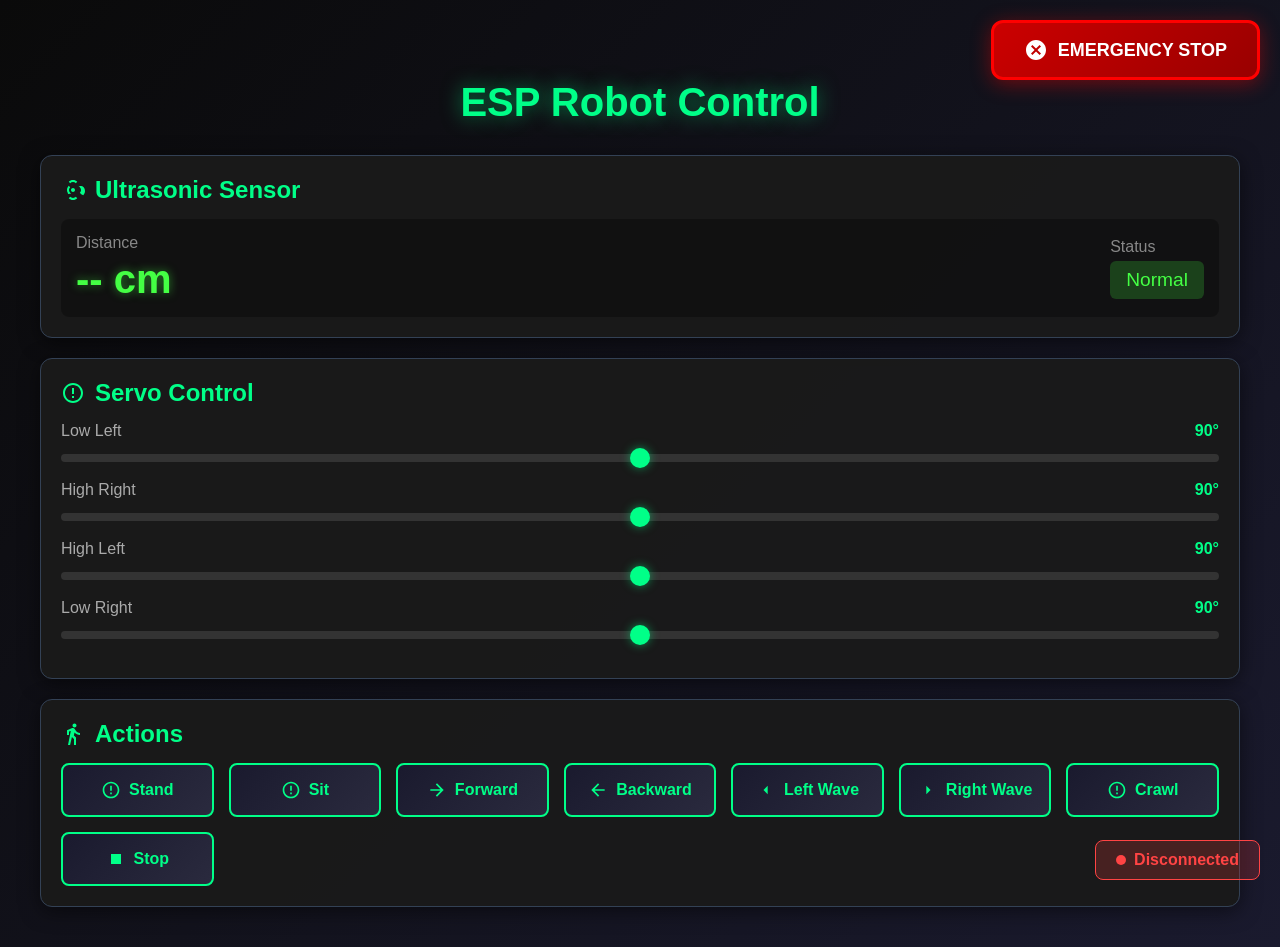
==== commit 9b6ef5b3: "..." ====
--- a/RobotDog/index.html
+++ b/RobotDog/index.html
@@ -35,7 +35,7 @@
 
         .card {
             background: rgba(26, 26, 26, 0.95);
-            border: 1px solid #333;
+            border: 1px solid #334155;
             border-radius: 12px;
             padding: 20px;
             margin-bottom: 20px;
@@ -390,7 +390,6 @@
             ws = new WebSocket(wsUrl);
             
             ws.onopen = function() {
-                console.log('WebSocket Connected');
                 updateConnectionStatus(true);
                 startSensorUpdates();
             };
@@ -401,19 +400,15 @@
                     if (data.sensor_distance !== undefined) {
                         updateSensorDisplay(data.sensor_distance, data.safety_lock);
                     }
-                } catch (e) {
-                    console.error('WebSocket message parse error:', e);
-                }
+                } catch (e) {}
             };
             
             ws.onclose = function() {
-                console.log('WebSocket Disconnected');
                 updateConnectionStatus(false);
                 setTimeout(connectWebSocket, 2000);
             };
 
-            ws.onerror = function(error) {
-                console.error('WebSocket Error:', error);
+            ws.onerror = function() {
                 updateConnectionStatus(false);
             };
         }
@@ -431,7 +426,7 @@
 
         function updateSlider(slider) {
             const servoId = slider.dataset.servo;
-            const angle = parseInt(slider.value);
+            const angle = parseInt(slider.value, 10);
             const valueDisplay = document.getElementById(servoId.replace('_', '-') + '-value');
             
             if (valueDisplay) {
@@ -453,7 +448,7 @@
                         body: JSON.stringify({ id: id, angle: angle })
                     });
                 }
-            }, 50);
+            }, 30);
         }
 
         function sendAction(action) {
@@ -473,14 +468,18 @@
             const statusElement = document.getElementById('sensor-status');
             
             if (sensorElement) {
-                sensorElement.textContent = distance.toFixed(1) + ' cm';
-                
-                if (distance < 20) {
-                    sensorElement.style.color = '#ff4444';
-                } else if (distance < 50) {
-                    sensorElement.style.color = '#ffaa00';
+                if (distance !== undefined && distance > 0.0 && distance <= 400.0) {
+                    sensorElement.textContent = distance.toFixed(1) + ' cm';
+                    if (distance < 20) {
+                        sensorElement.style.color = '#ff4444';
+                    } else if (distance < 50) {
+                        sensorElement.style.color = '#ffaa00';
+                    } else {
+                        sensorElement.style.color = '#44ff44';
+                    }
                 } else {
-                    sensorElement.style.color = '#44ff44';
+                    sensorElement.textContent = '-- cm';
+                    sensorElement.style.color = '#888';
                 }
             }
             
@@ -501,8 +500,17 @@
             sensorUpdateInterval = setInterval(() => {
                 if (ws && ws.readyState === WebSocket.OPEN) {
                     ws.send(JSON.stringify({ action: 'get_sensor' }));
+                } else {
+                    fetch('/sensor')
+                        .then(r => r.json())
+                        .then(d => {
+                            if (d.distance !== undefined) {
+                                updateSensorDisplay(d.distance, d.enabled && d.distance > 0 && d.distance < d.threshold);
+                            }
+                        })
+                        .catch(() => {});
                 }
-            }, 500);
+            }, 300);
         }
 
         function emergencyStop() {
@@ -517,6 +525,7 @@
 
         window.onload = function() {
             connectWebSocket();
+            startSensorUpdates();
             
             document.querySelectorAll('input[type="range"][data-servo]').forEach(slider => {
                 slider.addEventListener('input', function() {
@@ -526,4 +535,4 @@
         };
     </script>
 </body>
-</html>
+</html>
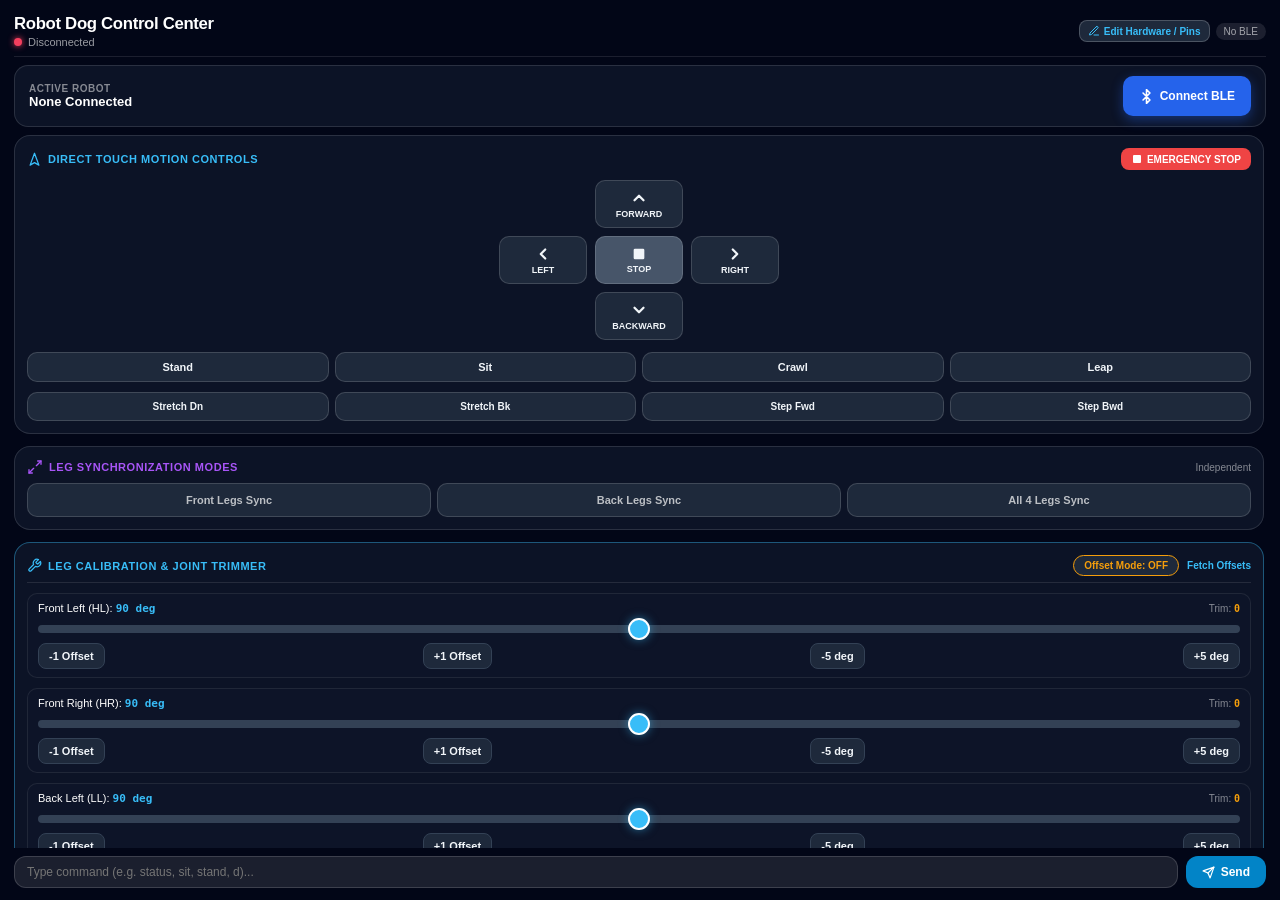
==== commit bf37d333: "debug" ====
--- a/RobotDog/index.html
+++ b/RobotDog/index.html
@@ -1,538 +1,455 @@
 <!DOCTYPE html>
-<html lang="en">
+<html lang="en" class="h-full bg-slate-950 text-slate-100 select-none">
 <head>
-    <meta charset="UTF-8">
-    <meta name="viewport" content="width=device-width, initial-scale=1.0">
-    <title>ESP Robot Control</title>
-    <style>
-        * {
-            margin: 0;
-            padding: 0;
-            box-sizing: border-box;
-        }
-
-        body {
-            font-family: -apple-system, BlinkMacSystemFont, 'Segoe UI', Roboto, Oxygen, Ubuntu, Cantarell, sans-serif;
-            background: linear-gradient(135deg, #0a0a0a 0%, #1a1a2e 100%);
-            color: #e0e0e0;
-            min-height: 100vh;
-            padding: 20px;
-            padding-top: 80px;
-        }
-
-        .container {
-            max-width: 1200px;
-            margin: 0 auto;
-        }
-
-        h1 {
-            text-align: center;
-            color: #00ff88;
-            margin-bottom: 30px;
-            font-size: 2.5em;
-            text-shadow: 0 0 20px rgba(0, 255, 136, 0.5);
-        }
-
-        .card {
-            background: rgba(26, 26, 26, 0.95);
-            border: 1px solid #334155;
-            border-radius: 12px;
-            padding: 20px;
-            margin-bottom: 20px;
-            box-shadow: 0 4px 20px rgba(0, 0, 0, 0.5);
-        }
-
-        .card h2 {
-            color: #00ff88;
-            margin-bottom: 15px;
-            font-size: 1.5em;
-            display: flex;
-            align-items: center;
-            gap: 10px;
-        }
-
-        .card h2 svg {
-            width: 24px;
-            height: 24px;
-            fill: #00ff88;
-        }
-
-        .emergency-stop {
-            position: fixed;
-            top: 20px;
-            right: 20px;
-            z-index: 9999;
-            background: linear-gradient(135deg, #cc0000 0%, #990000 100%);
-            color: white;
-            border: 3px solid #ff0000;
-            border-radius: 12px;
-            padding: 15px 30px;
-            font-size: 18px;
-            font-weight: bold;
-            cursor: pointer;
-            box-shadow: 0 4px 20px rgba(255, 0, 0, 0.4);
-            display: flex;
-            align-items: center;
-            gap: 10px;
-            transition: all 0.2s;
-        }
-
-        .emergency-stop:hover {
-            background: linear-gradient(135deg, #ff0000 0%, #cc0000 100%);
-            transform: scale(1.05);
-            box-shadow: 0 6px 30px rgba(255, 0, 0, 0.6);
-        }
-
-        .emergency-stop:active {
-            transform: scale(0.95);
-        }
-
-        .emergency-stop svg {
-            width: 24px;
-            height: 24px;
-            fill: white;
-        }
-
-        .sensor-display {
-            display: flex;
-            justify-content: space-between;
-            align-items: center;
-            padding: 15px;
-            background: rgba(0, 0, 0, 0.3);
-            border-radius: 8px;
-            margin-top: 10px;
-        }
-
-        .sensor-value {
-            font-size: 2.5em;
-            font-weight: bold;
-            color: #44ff44;
-            text-shadow: 0 0 10px rgba(68, 255, 68, 0.5);
-        }
-
-        .sensor-status {
-            font-size: 1.2em;
-            padding: 8px 16px;
-            border-radius: 6px;
-            background: rgba(68, 255, 68, 0.2);
-            color: #44ff44;
-        }
-
-        .sensor-status.locked {
-            background: rgba(255, 68, 68, 0.2);
-            color: #ff4444;
-        }
-
-        .slider-group {
-            margin: 15px 0;
-        }
-
-        .slider-label {
-            display: flex;
-            justify-content: space-between;
-            margin-bottom: 8px;
-            color: #aaa;
-            font-weight: 500;
-        }
-
-        .slider-value {
-            color: #00ff88;
-            font-weight: bold;
-        }
-
-        input[type="range"] {
-            width: 100%;
-            height: 8px;
-            border-radius: 4px;
-            background: #333;
-            outline: none;
-            -webkit-appearance: none;
-        }
-
-        input[type="range"]::-webkit-slider-thumb {
-            -webkit-appearance: none;
-            appearance: none;
-            width: 20px;
-            height: 20px;
-            border-radius: 50%;
-            background: #00ff88;
-            cursor: pointer;
-            box-shadow: 0 0 10px rgba(0, 255, 136, 0.5);
-        }
-
-        input[type="range"]::-moz-range-thumb {
-            width: 20px;
-            height: 20px;
-            border-radius: 50%;
-            background: #00ff88;
-            cursor: pointer;
-            border: none;
-            box-shadow: 0 0 10px rgba(0, 255, 136, 0.5);
-        }
-
-        .action-grid {
-            display: grid;
-            grid-template-columns: repeat(auto-fit, minmax(150px, 1fr));
-            gap: 15px;
-            margin-top: 15px;
-        }
-
-        .action-btn {
-            background: linear-gradient(135deg, #1a1a2e 0%, #2a2a3e 100%);
-            border: 2px solid #00ff88;
-            color: #00ff88;
-            padding: 15px;
-            border-radius: 8px;
-            font-size: 16px;
-            font-weight: bold;
-            cursor: pointer;
-            transition: all 0.2s;
-            display: flex;
-            align-items: center;
-            justify-content: center;
-            gap: 8px;
-        }
-
-        .action-btn:hover {
-            background: linear-gradient(135deg, #00ff88 0%, #00cc6a 100%);
-            color: #000;
-            transform: translateY(-2px);
-            box-shadow: 0 4px 15px rgba(0, 255, 136, 0.4);
-        }
-
-        .action-btn:active {
-            transform: translateY(0);
-        }
-
-        .action-btn svg {
-            width: 20px;
-            height: 20px;
-            fill: currentColor;
-        }
-
-        .connection-status {
-            position: fixed;
-            bottom: 20px;
-            right: 20px;
-            padding: 10px 20px;
-            border-radius: 8px;
-            font-weight: bold;
-            display: flex;
-            align-items: center;
-            gap: 8px;
-            z-index: 9998;
-        }
-
-        .connection-status.connected {
-            background: rgba(68, 255, 68, 0.2);
-            color: #44ff44;
-            border: 1px solid #44ff44;
-        }
-
-        .connection-status.disconnected {
-            background: rgba(255, 68, 68, 0.2);
-            color: #ff4444;
-            border: 1px solid #ff4444;
-        }
-
-        .status-dot {
-            width: 10px;
-            height: 10px;
-            border-radius: 50%;
-            background: currentColor;
-            animation: pulse 2s infinite;
-        }
-
-        @keyframes pulse {
-            0%, 100% { opacity: 1; }
-            50% { opacity: 0.5; }
-        }
-
-        @media (max-width: 768px) {
-            .emergency-stop {
-                padding: 12px 20px;
-                font-size: 14px;
-            }
-
-            .action-grid {
-                grid-template-columns: repeat(2, 1fr);
-            }
-        }
-    </style>
+  <meta charset="UTF-8">
+  <meta name="viewport" content="width=device-width, initial-scale=1.0, maximum-scale=1.0, user-scalable=no, viewport-fit=cover">
+  <title>ESP32 Robot Dog Control Center</title>
+  <link rel="stylesheet" href="style.css">
 </head>
+
 <body>
-    <button class="emergency-stop" onclick="emergencyStop()">
-        <svg viewBox="0 0 24 24" xmlns="http://www.w3.org/2000/svg">
-            <path d="M12 2C6.48 2 2 6.48 2 12s4.48 10 10 10 10-4.48 10-10S17.52 2 12 2zm5 13.59L15.59 17 12 13.41 8.41 17 7 15.59 10.59 12 7 8.41 8.41 7 12 10.59 15.59 7 17 8.41 13.41 12 17 15.59z"/>
+
+  <div id="toast-notification">
+    <svg id="toast-icon" width="16" height="16" viewBox="0 0 24 24" fill="none" stroke="currentColor" stroke-width="2.5" stroke-linecap="round" stroke-linejoin="round">
+      <polyline points="20 6 9 17 4 12"></polyline>
+    </svg>
+    <span id="toast-message">Notification</span>
+  </div>
+
+  <header style="padding-bottom:8px; border-bottom:1px solid rgba(255,255,255,0.1); display:flex; align-items:center; justify-content:space-between;">
+    <div>
+      <h1 style="font-size:1.05rem; font-weight:700; letter-spacing:-0.02em;">Robot Dog Control Center</h1>
+      <div style="display:flex; align-items:center; gap:6px; margin-top:2px;">
+        <div id="status-dot" style="width:8px; height:8px; border-radius:9999px; background:#f43f5e; box-shadow:0 0 6px #f43f5e; transition:background 0.2s;"></div>
+        <span id="status-text" style="font-size:11px; color:rgba(255,255,255,0.6);">Disconnected</span>
+      </div>
+    </div>
+    <div style="display:flex; align-items:center; gap:6px;">
+      <button type="button" onclick="openHardwareModal()" style="background:#1e293b; border:1px solid rgba(255,255,255,0.2); border-radius:8px; padding:4px 8px; color:#38bdf8; font-size:10px; font-weight:700; cursor:pointer; display:flex; align-items:center; gap:4px;">
+        <svg width="12" height="12" viewBox="0 0 24 24" fill="none" stroke="currentColor" stroke-width="2" stroke-linecap="round" stroke-linejoin="round">
+          <path d="M12 20h9"></path>
+          <path d="M16.5 3.5a2.121 2.121 0 0 1 3 3L7 19l-4 1 1-4L16.5 3.5z"></path>
         </svg>
-        EMERGENCY STOP
+        <span>Edit Hardware / Pins</span>
+      </button>
+      <span id="backend-badge" style="padding:3px 8px; border-radius:9999px; background:rgba(255,255,255,0.1); font-size:10px; color:rgba(255,255,255,0.6);">Core BLE</span>
+    </div>
+  </header>
+
+  <div class="glass-panel" style="margin:8px 0; padding:10px 14px; border-radius:14px; display:flex; align-items:center; justify-content:space-between; gap:12px;">
+    <div style="min-width:0; flex:1;">
+      <div style="font-size:10px; color:rgba(255,255,255,0.5); text-transform:uppercase; letter-spacing:0.05em; font-weight:600;">Active Robot</div>
+      <div id="device-name" style="font-size:13px; font-weight:700; color:white; overflow:hidden; text-overflow:ellipsis; white-space:nowrap;">None Connected</div>
+    </div>
+    <button id="connect-btn" type="button" onclick="toggleConnection()" style="height:40px; padding:0 16px; border-radius:10px; background:#2563eb; color:white; font-size:12px; font-weight:700; border:none; cursor:pointer; display:flex; align-items:center; gap:6px; box-shadow:0 4px 12px rgba(37,99,235,0.4);">
+      <svg style="width:15px; height:15px;" viewBox="0 0 24 24" fill="none" stroke="currentColor" stroke-width="2.5" stroke-linecap="round" stroke-linejoin="round">
+        <path d="m6.5 6.5 11 11L12 23V1l5.5 5.5-11 11"></path>
+      </svg>
+      <span>Connect BLE</span>
     </button>
-
-    <div class="container">
-        <h1>ESP Robot Control</h1>
-
-        <div class="card">
-            <h2>
-                <svg viewBox="0 0 24 24" xmlns="http://www.w3.org/2000/svg">
-                    <path d="M7.76 16.24C6.67 15.16 6 13.66 6 12s.67-3.16 1.76-4.24l1.42 1.42C8.45 9.9 8 10.9 8 12c0 1.1.45 2.1 1.17 2.83l1.42 1.42C9.9 15.55 8.9 16 8 16c-.9 0-1.9-.45-2.66-1.17zM12 10c-1.1 0-2 .9-2 2s.9 2 2 2 2-.9 2-2-.9-2-2-2zm8.24 6.24l-1.42-1.42C19.55 14.1 20 13.1 20 12c0-1.1-.45-2.1-1.17-2.83l-1.42-1.42C18.1 8.45 19.1 8 20 8c.9 0 1.9.45 2.66 1.17C23.33 9.84 24 11.34 24 13s-.67 3.16-1.76 4.24zM12 4c1.1 0 2.1.45 2.83 1.17l1.42-1.42C15.16 2.67 13.66 2 12 2s-3.16.67-4.24 1.76l1.42 1.42C9.9 4.45 10.9 4 12 4zm0 16c-1.1 0-2.1-.45-2.83-1.17l-1.42 1.42C8.84 21.33 10.34 22 12 22s3.16-.67 4.24-1.76l-1.42-1.42C14.1 19.55 13.1 20 12 20z"/>
-                </svg>
-                Ultrasonic Sensor
-            </h2>
-            <div class="sensor-display">
-                <div>
-                    <div style="color: #888; margin-bottom: 5px;">Distance</div>
-                    <div class="sensor-value" id="sensor-distance">-- cm</div>
-                </div>
-                <div>
-                    <div style="color: #888; margin-bottom: 5px;">Status</div>
-                    <div class="sensor-status" id="sensor-status">Normal</div>
-                </div>
+  </div>
+
+  <main style="flex:1; min-height:0; overflow-y:auto; display:flex; flex-direction:column; gap:12px; padding-right:2px;" class="no-scrollbar">
+
+    <!-- Direct Motion Controls -->
+    <div class="glass-panel" style="border-radius:16px; padding:12px; display:flex; flex-direction:column; gap:10px;">
+      <div style="display:flex; justify-content:space-between; align-items:center;">
+        <span style="font-size:11px; font-weight:700; text-transform:uppercase; letter-spacing:0.05em; color:#38bdf8; display:flex; align-items:center; gap:6px;">
+          <svg style="width:15px; height:15px;" viewBox="0 0 24 24" fill="none" stroke="currentColor" stroke-width="2" stroke-linecap="round" stroke-linejoin="round">
+            <polygon points="12 2 19 21 12 17 5 21 12 2"></polygon>
+          </svg>
+          Direct Touch Motion Controls
+        </span>
+        <button type="button" class="touch-btn" onclick="sendCommand('stop')" style="padding:5px 10px; border-radius:8px; background:#ef4444; color:white; font-size:10px; font-weight:700; border:none; flex-direction:row; gap:4px;">
+          <svg width="12" height="12" viewBox="0 0 24 24" fill="currentColor"><rect x="4" y="4" width="16" height="16" rx="2"></rect></svg>
+          <span>EMERGENCY STOP</span>
+        </button>
+      </div>
+
+      <div style="display:grid; grid-template-columns:repeat(3, 1fr); gap:8px; max-width:280px; margin:0 auto; width:100%;">
+        <div></div>
+        <button type="button" class="touch-btn" onclick="sendCommand('forward')" style="height:48px;">
+          <svg width="18" height="18" viewBox="0 0 24 24" fill="none" stroke="currentColor" stroke-width="3" stroke-linecap="round" stroke-linejoin="round"><polyline points="18 15 12 9 6 15"></polyline></svg>
+          <span style="font-size:9px; margin-top:2px;">FORWARD</span>
+        </button>
+        <div></div>
+
+        <button type="button" class="touch-btn" onclick="sendCommand('left_wave')" style="height:48px;">
+          <svg width="18" height="18" viewBox="0 0 24 24" fill="none" stroke="currentColor" stroke-width="3" stroke-linecap="round" stroke-linejoin="round"><polyline points="15 18 9 12 15 6"></polyline></svg>
+          <span style="font-size:9px; margin-top:2px;">LEFT</span>
+        </button>
+        <button type="button" class="touch-btn" onclick="sendCommand('stop')" style="height:48px; background:#475569;">
+          <svg width="16" height="16" viewBox="0 0 24 24" fill="currentColor"><rect x="4" y="4" width="16" height="16" rx="2"></rect></svg>
+          <span style="font-size:9px; margin-top:2px;">STOP</span>
+        </button>
+        <button type="button" class="touch-btn" onclick="sendCommand('right_wave')" style="height:48px;">
+          <svg width="18" height="18" viewBox="0 0 24 24" fill="none" stroke="currentColor" stroke-width="3" stroke-linecap="round" stroke-linejoin="round"><polyline points="9 18 15 12 9 6"></polyline></svg>
+          <span style="font-size:9px; margin-top:2px;">RIGHT</span>
+        </button>
+
+        <div></div>
+        <button type="button" class="touch-btn" onclick="sendCommand('backward')" style="height:48px;">
+          <svg width="18" height="18" viewBox="0 0 24 24" fill="none" stroke="currentColor" stroke-width="3" stroke-linecap="round" stroke-linejoin="round"><polyline points="6 9 12 15 18 9"></polyline></svg>
+          <span style="font-size:9px; margin-top:2px;">BACKWARD</span>
+        </button>
+        <div></div>
+      </div>
+
+      <div style="display:grid; grid-template-columns:repeat(4, 1fr); gap:6px; margin-top:2px;">
+        <button type="button" class="touch-btn" onclick="sendCommand('stand')" style="padding:8px 4px; font-size:11px;">Stand</button>
+        <button type="button" class="touch-btn" onclick="sendCommand('sit')" style="padding:8px 4px; font-size:11px;">Sit</button>
+        <button type="button" class="touch-btn" onclick="sendCommand('crawl')" style="padding:8px 4px; font-size:11px;">Crawl</button>
+        <button type="button" class="touch-btn" onclick="sendCommand('leap_forward')" style="padding:8px 4px; font-size:11px;">Leap</button>
+      </div>
+
+      <div style="display:grid; grid-template-columns:repeat(4, 1fr); gap:6px;">
+        <button type="button" class="touch-btn" onclick="sendCommand('stretch_down')" style="padding:8px 4px; font-size:10px;">Stretch Dn</button>
+        <button type="button" class="touch-btn" onclick="sendCommand('stretch_back')" style="padding:8px 4px; font-size:10px;">Stretch Bk</button>
+        <button type="button" class="touch-btn" onclick="sendCommand('step_forward')" style="padding:8px 4px; font-size:10px;">Step Fwd</button>
+        <button type="button" class="touch-btn" onclick="sendCommand('step_backward')" style="padding:8px 4px; font-size:10px;">Step Bwd</button>
+      </div>
+    </div>
+
+    <!-- Leg Synchronization Modes -->
+    <div class="glass-panel" style="border-radius:16px; padding:12px; display:flex; flex-direction:column; gap:8px;">
+      <div style="display:flex; justify-content:space-between; align-items:center;">
+        <span style="font-size:11px; font-weight:700; text-transform:uppercase; letter-spacing:0.05em; color:#a855f7; display:flex; align-items:center; gap:6px;">
+          <svg style="width:16px; height:16px;" viewBox="0 0 24 24" fill="none" stroke="currentColor" stroke-width="2" stroke-linecap="round" stroke-linejoin="round">
+            <path d="M16 3h5v5"></path><path d="M8 21H3v-5"></path><path d="M21 3 14 10"></path><path d="M3 21l7-7"></path>
+          </svg>
+          Leg Synchronization Modes
+        </span>
+        <span id="sync-status-indicator" style="font-size:10px; color:rgba(255,255,255,0.5);">Independent</span>
+      </div>
+
+      <div style="display:flex; gap:6px;">
+        <button id="sync-front-btn" type="button" class="sync-toggle-btn" onclick="toggleSyncFront()">
+          <span>Front Legs Sync</span>
+        </button>
+        <button id="sync-back-btn" type="button" class="sync-toggle-btn" onclick="toggleSyncBack()">
+          <span>Back Legs Sync</span>
+        </button>
+        <button id="sync-all-btn" type="button" class="sync-toggle-btn" onclick="toggleSyncAll()">
+          <span>All 4 Legs Sync</span>
+        </button>
+      </div>
+    </div>
+
+    <!-- Leg Calibration & Joint Trimmer -->
+    <div class="glass-panel" style="border-radius:16px; padding:12px; display:flex; flex-direction:column; gap:10px; border-color:rgba(56,189,248,0.4);">
+      <div style="display:flex; justify-content:space-between; align-items:center; border-bottom:1px solid rgba(255,255,255,0.1); padding-bottom:6px;">
+        <span style="font-size:11px; font-weight:700; text-transform:uppercase; letter-spacing:0.05em; color:#38bdf8; display:flex; align-items:center; gap:6px;">
+          <svg style="width:15px; height:15px;" viewBox="0 0 24 24" fill="none" stroke="currentColor" stroke-width="2" stroke-linecap="round" stroke-linejoin="round">
+            <path d="M14.7 6.3a1 1 0 0 0 0 1.4l1.6 1.6a1 1 0 0 0 1.4 0l3.77-3.77a6 6 0 0 1-7.94 7.94l-6.91 6.91a2.12 2.12 0 0 1-3-3l6.91-6.91a6 6 0 0 1 7.94-7.94l-3.76 3.76z"></path>
+          </svg>
+          Leg Calibration &amp; Joint Trimmer
+        </span>
+        <div style="display:flex; align-items:center; gap:8px;">
+          <button id="offset-mode-btn" type="button" onclick="toggleOffsetMode()" style="padding:4px 10px; border-radius:9999px; background:#1e293b; color:#f59e0b; border:1px solid #f59e0b; font-size:10px; font-weight:700; cursor:pointer;">
+            Offset Mode: OFF
+          </button>
+          <button type="button" onclick="requestCalibrationSync()" style="background:none; border:none; color:#38bdf8; font-size:10px; font-weight:600; cursor:pointer;">Fetch Offsets</button>
+        </div>
+      </div>
+
+      <!-- Front Left -->
+      <div style="background:rgba(15,23,42,0.6); padding:8px 10px; border-radius:10px; border:1px solid rgba(255,255,255,0.08);">
+        <div style="display:flex; justify-content:space-between; align-items:center; font-size:11px; margin-bottom:4px;">
+          <span id="hl-header">Front Left (HL): <span id="hl-val" style="color:#38bdf8; font-family:monospace; font-weight:700;">90 deg</span></span>
+          <span style="font-size:10px; color:rgba(255,255,255,0.5);">Trim: <span id="ohl-val" style="color:#f59e0b; font-family:monospace; font-weight:700;">0</span></span>
+        </div>
+        <input type="range" id="hl-slider" min="0" max="180" value="90" oninput="onLegSlider('hl', this.value)">
+        <div style="display:flex; justify-content:space-between; gap:4px; margin-top:6px;">
+          <button type="button" class="trim-btn" onclick="adjustOffset('hl', -1)">-1 Offset</button>
+          <button type="button" class="trim-btn" onclick="adjustOffset('hl', 1)">+1 Offset</button>
+          <button type="button" class="trim-btn" onclick="nudgeLegAngle('hl', -5)">-5 deg</button>
+          <button type="button" class="trim-btn" onclick="nudgeLegAngle('hl', 5)">+5 deg</button>
+        </div>
+      </div>
+
+      <!-- Front Right -->
+      <div style="background:rgba(15,23,42,0.6); padding:8px 10px; border-radius:10px; border:1px solid rgba(255,255,255,0.08);">
+        <div style="display:flex; justify-content:space-between; align-items:center; font-size:11px; margin-bottom:4px;">
+          <span id="hr-header">Front Right (HR): <span id="hr-val" style="color:#38bdf8; font-family:monospace; font-weight:700;">90 deg</span></span>
+          <span style="font-size:10px; color:rgba(255,255,255,0.5);">Trim: <span id="ohr-val" style="color:#f59e0b; font-family:monospace; font-weight:700;">0</span></span>
+        </div>
+        <input type="range" id="hr-slider" min="0" max="180" value="90" oninput="onLegSlider('hr', this.value)">
+        <div style="display:flex; justify-content:space-between; gap:4px; margin-top:6px;">
+          <button type="button" class="trim-btn" onclick="adjustOffset('hr', -1)">-1 Offset</button>
+          <button type="button" class="trim-btn" onclick="adjustOffset('hr', 1)">+1 Offset</button>
+          <button type="button" class="trim-btn" onclick="nudgeLegAngle('hr', -5)">-5 deg</button>
+          <button type="button" class="trim-btn" onclick="nudgeLegAngle('hr', 5)">+5 deg</button>
+        </div>
+      </div>
+
+      <!-- Back Left -->
+      <div style="background:rgba(15,23,42,0.6); padding:8px 10px; border-radius:10px; border:1px solid rgba(255,255,255,0.08);">
+        <div style="display:flex; justify-content:space-between; align-items:center; font-size:11px; margin-bottom:4px;">
+          <span id="ll-header">Back Left (LL): <span id="ll-val" style="color:#38bdf8; font-family:monospace; font-weight:700;">90 deg</span></span>
+          <span style="font-size:10px; color:rgba(255,255,255,0.5);">Trim: <span id="oll-val" style="color:#f59e0b; font-family:monospace; font-weight:700;">0</span></span>
+        </div>
+        <input type="range" id="ll-slider" min="0" max="180" value="90" oninput="onLegSlider('ll', this.value)">
+        <div style="display:flex; justify-content:space-between; gap:4px; margin-top:6px;">
+          <button type="button" class="trim-btn" onclick="adjustOffset('ll', -1)">-1 Offset</button>
+          <button type="button" class="trim-btn" onclick="adjustOffset('ll', 1)">+1 Offset</button>
+          <button type="button" class="trim-btn" onclick="nudgeLegAngle('ll', -5)">-5 deg</button>
+          <button type="button" class="trim-btn" onclick="nudgeLegAngle('ll', 5)">+5 deg</button>
+        </div>
+      </div>
+
+      <!-- Back Right -->
+      <div style="background:rgba(15,23,42,0.6); padding:8px 10px; border-radius:10px; border:1px solid rgba(255,255,255,0.08);">
+        <div style="display:flex; justify-content:space-between; align-items:center; font-size:11px; margin-bottom:4px;">
+          <span id="lr-header">Back Right (LR): <span id="lr-val" style="color:#38bdf8; font-family:monospace; font-weight:700;">90 deg</span></span>
+          <span style="font-size:10px; color:rgba(255,255,255,0.5);">Trim: <span id="olr-val" style="color:#f59e0b; font-family:monospace; font-weight:700;">11</span></span>
+        </div>
+        <input type="range" id="lr-slider" min="0" max="180" value="90" oninput="onLegSlider('lr', this.value)">
+        <div style="display:flex; justify-content:space-between; gap:4px; margin-top:6px;">
+          <button type="button" class="trim-btn" onclick="adjustOffset('lr', -1)">-1 Offset</button>
+          <button type="button" class="trim-btn" onclick="adjustOffset('lr', 1)">+1 Offset</button>
+          <button type="button" class="trim-btn" onclick="nudgeLegAngle('lr', -5)">-5 deg</button>
+          <button type="button" class="trim-btn" onclick="nudgeLegAngle('lr', 5)">+5 deg</button>
+        </div>
+      </div>
+
+      <!-- Save & Align Pose -->
+      <div style="display:grid; grid-template-columns:1fr 1fr; gap:6px; margin-top:2px;">
+        <button id="save-cal-btn" type="button" class="touch-btn" onclick="saveCalibrationOffsets()" style="padding:10px; border-radius:8px; background:#10b981; color:white; font-size:11px; font-weight:700; border:none; cursor:pointer; flex-direction:row; gap:8px;">
+          <svg width="15" height="15" viewBox="0 0 24 24" fill="none" stroke="currentColor" stroke-width="2.2" stroke-linecap="round" stroke-linejoin="round">
+            <path d="M19 21H5a2 2 0 0 1-2-2V5a2 2 0 0 1 2-2h11l5 5v11a2 2 0 0 1-2 2z"></path>
+            <polyline points="17 21 17 13 7 13 7 21"></polyline>
+            <polyline points="7 3 7 8 15 8"></polyline>
+          </svg>
+          <span id="save-cal-text">Save Calibration to Flash (NVS)</span>
+        </button>
+        <button id="reset-stand-btn" type="button" class="touch-btn" onclick="resetToStandPose()" style="padding:10px; border-radius:8px; background:#475569; color:white; font-size:11px; font-weight:700; border:none; cursor:pointer; flex-direction:row; gap:8px;">
+          <svg width="15" height="15" viewBox="0 0 24 24" fill="none" stroke="currentColor" stroke-width="2.2" stroke-linecap="round" stroke-linejoin="round">
+            <circle cx="12" cy="12" r="10"></circle>
+            <line x1="22" y1="12" x2="18" y2="12"></line>
+            <line x1="6" y1="12" x2="2" y2="12"></line>
+            <line x1="12" y1="6" x2="12" y2="2"></line>
+            <line x1="12" y1="22" x2="12" y2="18"></line>
+          </svg>
+          <span>Align 90 deg Stand Pose</span>
+        </button>
+      </div>
+    </div>
+
+    <!-- Obstacle Sensor Panel -->
+    <div class="glass-panel" style="border-radius:16px; padding:12px; display:flex; flex-direction:column; gap:8px;">
+      <div style="display:flex; justify-content:space-between; align-items:center;">
+        <span style="font-size:11px; font-weight:700; text-transform:uppercase; letter-spacing:0.05em; color:#38bdf8; display:flex; align-items:center; gap:6px;">
+          <svg style="width:15px; height:15px;" viewBox="0 0 24 24" fill="none" stroke="currentColor" stroke-width="2" stroke-linecap="round" stroke-linejoin="round">
+            <path d="M12 2v20"></path><path d="M17 5H9.5a3.5 3.5 0 0 0 0 7h5a3.5 3.5 0 0 1 0 7H6"></path>
+          </svg>
+          Obstacle Sensor
+        </span>
+        <div style="display:flex; align-items:center; gap:8px;">
+          <span id="sens-source-tag" style="font-size:9px; color:#38bdf8; text-transform:uppercase; font-family:monospace; background:rgba(255,255,255,0.08); padding:2px 6px; border-radius:4px;">BLE</span>
+          <span id="sens-live-dist" style="font-size:18px; font-family:monospace; font-weight:bold; color:#38bdf8;">--</span>
+          <button id="sensor-toggle-btn" type="button" class="touch-btn" onclick="toggleSensor()" style="padding:5px 12px; border-radius:8px; background:#10b981; color:white; font-size:10px; font-weight:700; border:none; cursor:pointer;">ENABLED</button>
+        </div>
+      </div>
+
+      <div style="display:flex; flex-direction:column; gap:10px; margin-top:4px;">
+        <div style="display:flex; justify-content:space-between; align-items:center; font-size:11px; color:rgba(255,255,255,0.7);">
+          <span>Safety Halt Threshold: <span id="sens-dist-val" style="color:#38bdf8; font-family:monospace; font-weight:bold;">20cm</span></span>
+        </div>
+        <input type="range" id="sens-dist-slider" min="5" max="100" value="20" onchange="updateSensorConfig()" oninput="document.getElementById('sens-dist-val').innerText = this.value + 'cm'">
+
+        <div style="display:grid; grid-template-columns:1fr 1fr; gap:8px;">
+          <div style="background:rgba(15,23,42,0.6); padding:8px; border-radius:8px; border:1px solid rgba(255,255,255,0.1);">
+            <label style="font-size:9px; color:rgba(255,255,255,0.6); display:block; margin-bottom:4px; text-transform:uppercase; font-weight:bold;">Tripped Action</label>
+            <select id="sens-trip-act" onchange="updateSensorConfig()" style="width:100%; background:#1e293b; color:white; border:1px solid #334155; border-radius:6px; padding:6px; font-size:10px; outline:none;">
+              <option value="sit">Sit</option>
+              <option value="stop">Stop</option>
+              <option value="backward">Walk Backward</option>
+              <option value="none">None</option>
+            </select>
+            <div style="margin-top:8px;">
+              <label style="font-size:9px; color:rgba(255,255,255,0.6); display:block; margin-bottom:4px; text-transform:uppercase; font-weight:bold;">Tripped Audio</label>
+              <select id="sens-trip-aud" onchange="updateSensorConfig()" style="width:100%; background:#1e293b; color:white; border:1px solid #334155; border-radius:6px; padding:6px; font-size:10px; outline:none;">
+                <option value="beep">Test Tone</option>
+                <option value="bark">Dog Bark</option>
+                <option value="none">Mute</option>
+              </select>
             </div>
-        </div>
-
-        <div class="card">
-            <h2>
-                <svg viewBox="0 0 24 24" xmlns="http://www.w3.org/2000/svg">
-                    <path d="M12 2C6.48 2 2 6.48 2 12s4.48 10 10 10 10-4.48 10-10S17.52 2 12 2zm0 18c-4.41 0-8-3.59-8-8s3.59-8 8-8 8 3.59 8 8-3.59 8-8 8zm-1-13h2v6h-2zm0 8h2v2h-2z"/>
-                </svg>
-                Servo Control
-            </h2>
-            
-            <div class="slider-group">
-                <div class="slider-label">
-                    <span>Low Left</span>
-                    <span class="slider-value" id="ll-value">90°</span>
-                </div>
-                <input type="range" min="0" max="180" value="90" data-servo="low_left" oninput="updateSlider(this)">
+          </div>
+          <div style="background:rgba(15,23,42,0.6); padding:8px; border-radius:8px; border:1px solid rgba(255,255,255,0.1);">
+            <label style="font-size:9px; color:rgba(255,255,255,0.6); display:block; margin-bottom:4px; text-transform:uppercase; font-weight:bold;">Cleared Action</label>
+            <select id="sens-clear-act" onchange="updateSensorConfig()" style="width:100%; background:#1e293b; color:white; border:1px solid #334155; border-radius:6px; padding:6px; font-size:10px; outline:none;">
+              <option value="stand">Stand Up</option>
+              <option value="forward">Walk Forward</option>
+              <option value="none">None</option>
+            </select>
+            <div style="margin-top:8px;">
+              <label style="font-size:9px; color:rgba(255,255,255,0.6); display:block; margin-bottom:4px; text-transform:uppercase; font-weight:bold;">Cleared Audio</label>
+              <select id="sens-clear-aud" onchange="updateSensorConfig()" style="width:100%; background:#1e293b; color:white; border:1px solid #334155; border-radius:6px; padding:6px; font-size:10px; outline:none;">
+                <option value="none">Mute</option>
+                <option value="beep">Test Tone</option>
+                <option value="bark">Dog Bark</option>
+              </select>
             </div>
-
-            <div class="slider-group">
-                <div class="slider-label">
-                    <span>High Right</span>
-                    <span class="slider-value" id="hr-value">90°</span>
-                </div>
-                <input type="range" min="0" max="180" value="90" data-servo="high_right" oninput="updateSlider(this)">
-            </div>
-
-            <div class="slider-group">
-                <div class="slider-label">
-                    <span>High Left</span>
-                    <span class="slider-value" id="hl-value">90°</span>
-                </div>
-                <input type="range" min="0" max="180" value="90" data-servo="high_left" oninput="updateSlider(this)">
-            </div>
-
-            <div class="slider-group">
-                <div class="slider-label">
-                    <span>Low Right</span>
-                    <span class="slider-value" id="lr-value">90°</span>
-                </div>
-                <input type="range" min="0" max="180" value="90" data-servo="low_right" oninput="updateSlider(this)">
-            </div>
-        </div>
-
-        <div class="card">
-            <h2>
-                <svg viewBox="0 0 24 24" xmlns="http://www.w3.org/2000/svg">
-                    <path d="M13.5 5.5c1.1 0 2-.9 2-2s-.9-2-2-2-2 .9-2 2 .9 2 2 2zM9.8 8.9L7 23h2.1l1.8-8 2.1 2v6h2v-7.5l-2.1-2 .6-3C14.8 12 16.8 13 19 13v-2c-1.9 0-3.5-1-4.3-2.4l-1-1.6c-.4-.6-1-1-1.7-1-.3 0-.5.1-.8.1L6 8.3V13h2V9.6l1.8-.7"/>
-                </svg>
-                Actions
-            </h2>
-            <div class="action-grid">
-                <button class="action-btn" onclick="sendAction('stand')">
-                    <svg viewBox="0 0 24 24"><path d="M12 2C6.48 2 2 6.48 2 12s4.48 10 10 10 10-4.48 10-10S17.52 2 12 2zm0 18c-4.41 0-8-3.59-8-8s3.59-8 8-8 8 3.59 8 8-3.59 8-8 8zm-1-13h2v6h-2zm0 8h2v2h-2z"/></svg>
-                    Stand
-                </button>
-                <button class="action-btn" onclick="sendAction('sit')">
-                    <svg viewBox="0 0 24 24"><path d="M12 2C6.48 2 2 6.48 2 12s4.48 10 10 10 10-4.48 10-10S17.52 2 12 2zm0 18c-4.41 0-8-3.59-8-8s3.59-8 8-8 8 3.59 8 8-3.59 8-8 8zm-1-13h2v6h-2zm0 8h2v2h-2z"/></svg>
-                    Sit
-                </button>
-                <button class="action-btn" onclick="sendAction('forward')">
-                    <svg viewBox="0 0 24 24"><path d="M12 4l-1.41 1.41L16.17 11H4v2h12.17l-5.58 5.59L12 20l8-8z"/></svg>
-                    Forward
-                </button>
-                <button class="action-btn" onclick="sendAction('backward')">
-                    <svg viewBox="0 0 24 24"><path d="M20 11H7.83l5.59-5.59L12 4l-8 8 8 8 1.41-1.41L7.83 13H20v-2z"/></svg>
-                    Backward
-                </button>
-                <button class="action-btn" onclick="sendAction('left_wave')">
-                    <svg viewBox="0 0 24 24"><path d="M14 7l-5 5 5 5V7z"/></svg>
-                    Left Wave
-                </button>
-                <button class="action-btn" onclick="sendAction('right_wave')">
-                    <svg viewBox="0 0 24 24"><path d="M10 17l5-5-5-5v10z"/></svg>
-                    Right Wave
-                </button>
-                <button class="action-btn" onclick="sendAction('crawl')">
-                    <svg viewBox="0 0 24 24"><path d="M12 2C6.48 2 2 6.48 2 12s4.48 10 10 10 10-4.48 10-10S17.52 2 12 2zm0 18c-4.41 0-8-3.59-8-8s3.59-8 8-8 8 3.59 8 8-3.59 8-8 8zm-1-13h2v6h-2zm0 8h2v2h-2z"/></svg>
-                    Crawl
-                </button>
-                <button class="action-btn" onclick="sendAction('stop')">
-                    <svg viewBox="0 0 24 24"><path d="M6 6h12v12H6z"/></svg>
-                    Stop
-                </button>
-            </div>
-        </div>
-    </div>
-
-    <div class="connection-status disconnected" id="connection-status">
-        <div class="status-dot"></div>
-        <span>Disconnected</span>
-    </div>
-
-    <script>
-        let ws = null;
-        let sensorUpdateInterval = null;
-        let servoUpdateTimeout = null;
-
-        function connectWebSocket() {
-            const wsUrl = 'ws://' + window.location.hostname + '/ws';
-            ws = new WebSocket(wsUrl);
-            
-            ws.onopen = function() {
-                updateConnectionStatus(true);
-                startSensorUpdates();
-            };
-            
-            ws.onmessage = function(event) {
-                try {
-                    const data = JSON.parse(event.data);
-                    if (data.sensor_distance !== undefined) {
-                        updateSensorDisplay(data.sensor_distance, data.safety_lock);
-                    }
-                } catch (e) {}
-            };
-            
-            ws.onclose = function() {
-                updateConnectionStatus(false);
-                setTimeout(connectWebSocket, 2000);
-            };
-
-            ws.onerror = function() {
-                updateConnectionStatus(false);
-            };
-        }
-
-        function updateConnectionStatus(connected) {
-            const statusElement = document.getElementById('connection-status');
-            if (connected) {
-                statusElement.className = 'connection-status connected';
-                statusElement.innerHTML = '<div class="status-dot"></div><span>Connected</span>';
-            } else {
-                statusElement.className = 'connection-status disconnected';
-                statusElement.innerHTML = '<div class="status-dot"></div><span>Disconnected</span>';
-            }
-        }
-
-        function updateSlider(slider) {
-            const servoId = slider.dataset.servo;
-            const angle = parseInt(slider.value, 10);
-            const valueDisplay = document.getElementById(servoId.replace('_', '-') + '-value');
-            
-            if (valueDisplay) {
-                valueDisplay.textContent = angle + '°';
-            }
-
-            sendServoUpdate(servoId, angle);
-        }
-
-        function sendServoUpdate(id, angle) {
-            clearTimeout(servoUpdateTimeout);
-            servoUpdateTimeout = setTimeout(() => {
-                if (ws && ws.readyState === WebSocket.OPEN) {
-                    ws.send(JSON.stringify({ id: id, angle: angle }));
-                } else {
-                    fetch('/servo', {
-                        method: 'POST',
-                        headers: { 'Content-Type': 'application/json' },
-                        body: JSON.stringify({ id: id, angle: angle })
-                    });
-                }
-            }, 30);
-        }
-
-        function sendAction(action) {
-            if (ws && ws.readyState === WebSocket.OPEN) {
-                ws.send(JSON.stringify({ action: action }));
-            } else {
-                fetch('/action', {
-                    method: 'POST',
-                    headers: { 'Content-Type': 'application/json' },
-                    body: JSON.stringify({ action: action })
-                });
-            }
-        }
-
-        function updateSensorDisplay(distance, safetyLock) {
-            const sensorElement = document.getElementById('sensor-distance');
-            const statusElement = document.getElementById('sensor-status');
-            
-            if (sensorElement) {
-                if (distance !== undefined && distance > 0.0 && distance <= 400.0) {
-                    sensorElement.textContent = distance.toFixed(1) + ' cm';
-                    if (distance < 20) {
-                        sensorElement.style.color = '#ff4444';
-                    } else if (distance < 50) {
-                        sensorElement.style.color = '#ffaa00';
-                    } else {
-                        sensorElement.style.color = '#44ff44';
-                    }
-                } else {
-                    sensorElement.textContent = '-- cm';
-                    sensorElement.style.color = '#888';
-                }
-            }
-            
-            if (statusElement) {
-                if (safetyLock) {
-                    statusElement.textContent = 'SAFETY LOCKED';
-                    statusElement.className = 'sensor-status locked';
-                } else {
-                    statusElement.textContent = 'Normal';
-                    statusElement.className = 'sensor-status';
-                }
-            }
-        }
-
-        function startSensorUpdates() {
-            if (sensorUpdateInterval) clearInterval(sensorUpdateInterval);
-            
-            sensorUpdateInterval = setInterval(() => {
-                if (ws && ws.readyState === WebSocket.OPEN) {
-                    ws.send(JSON.stringify({ action: 'get_sensor' }));
-                } else {
-                    fetch('/sensor')
-                        .then(r => r.json())
-                        .then(d => {
-                            if (d.distance !== undefined) {
-                                updateSensorDisplay(d.distance, d.enabled && d.distance > 0 && d.distance < d.threshold);
-                            }
-                        })
-                        .catch(() => {});
-                }
-            }, 300);
-        }
-
-        function emergencyStop() {
-            sendAction('stop');
-            
-            const btn = document.querySelector('.emergency-stop');
-            btn.style.background = 'linear-gradient(135deg, #ff0000 0%, #cc0000 100%)';
-            setTimeout(() => {
-                btn.style.background = 'linear-gradient(135deg, #cc0000 0%, #990000 100%)';
-            }, 200);
-        }
-
-        window.onload = function() {
-            connectWebSocket();
-            startSensorUpdates();
-            
-            document.querySelectorAll('input[type="range"][data-servo]').forEach(slider => {
-                slider.addEventListener('input', function() {
-                    updateSlider(this);
-                });
-            });
-        };
-    </script>
+          </div>
+        </div>
+      </div>
+    </div>
+
+    <!-- Diagnostic Terminal Log -->
+    <div class="glass-panel" style="border-radius:16px; padding:12px; height:180px; display:flex; flex-direction:column;">
+      <div style="display:flex; justify-content:space-between; align-items:center; border-bottom:1px solid rgba(255,255,255,0.1); padding-bottom:6px; font-size:11px; color:rgba(255,255,255,0.6);">
+        <div style="display:flex; align-items:center; gap:8px;">
+          <span style="font-weight:700;">Serial &amp; BLE Log</span>
+          <span id="ble-counters" style="font-family:monospace; font-size:10px; color:#38bdf8; font-weight:bold;">RX: 0 | TX: 0</span>
+        </div>
+        <div style="display:flex; align-items:center; gap:8px;">
+          <button type="button" onclick="exportTerminalLogs()" style="background:none; border:none; color:#38bdf8; font-size:11px; cursor:pointer; font-weight:600; display:flex; align-items:center; gap:3px;">
+            <svg width="12" height="12" viewBox="0 0 24 24" fill="none" stroke="currentColor" stroke-width="2"><path d="M21 15v4a2 2 0 0 1-2 2H5a2 2 0 0 1-2-2v-4"></path><polyline points="7 10 12 15 17 10"></polyline><line x1="12" y1="15" x2="12" y2="3"></line></svg>
+            <span>Export</span>
+          </button>
+          <button type="button" onclick="clearLogs()" style="background:none; border:none; color:rgba(255,255,255,0.5); font-size:11px; cursor:pointer; display:flex; align-items:center; gap:3px;">
+            <svg width="12" height="12" viewBox="0 0 24 24" fill="none" stroke="currentColor" stroke-width="2"><polyline points="3 6 5 6 21 6"></polyline><path d="M19 6v14a2 2 0 0 1-2 2H7a2 2 0 0 1-2-2V6m3 0V4a2 2 0 0 1 2-2h4a2 2 0 0 1 2 2v2"></path></svg>
+            <span>Clear</span>
+          </button>
+        </div>
+      </div>
+
+      <div id="terminal" style="flex:1; overflow-y:auto; padding-top:6px; font-family:monospace; font-size:10px; color:rgba(255,255,255,0.8); display:flex; flex-direction:column; gap:4px;">
+        <div style="color:rgba(255,255,255,0.4); font-style:italic;">Diagnostics initialized. Ready for operations.</div>
+      </div>
+    </div>
+
+  </main>
+
+  <!-- HARDWARE & LEG PIN REPROGRAMMING MODAL -->
+  <div id="hw-config-modal" class="modal-backdrop">
+    <div class="modal-dialog no-scrollbar">
+      <div style="display:flex; justify-content:space-between; align-items:center; border-bottom:1px solid rgba(255,255,255,0.12); padding-bottom:10px;">
+        <span style="font-size:13px; font-weight:700; color:#38bdf8; display:flex; align-items:center; gap:6px;">
+          <svg width="16" height="16" viewBox="0 0 24 24" fill="none" stroke="currentColor" stroke-width="2" stroke-linecap="round" stroke-linejoin="round">
+            <rect x="2" y="2" width="20" height="8" rx="2" ry="2"></rect>
+            <rect x="2" y="14" width="20" height="8" rx="2" ry="2"></rect>
+            <line x1="6" y1="6" x2="6.01" y2="6"></line>
+            <line x1="6" y1="18" x2="6.01" y2="18"></line>
+          </svg>
+          Hardware GPIO &amp; Leg Names Reprogrammer
+        </span>
+        <button type="button" onclick="closeHardwareModal()" style="background:none; border:none; color:rgba(255,255,255,0.6); cursor:pointer; font-size:16px;">
+          <svg width="16" height="16" viewBox="0 0 24 24" fill="none" stroke="currentColor" stroke-width="2.5"><line x1="18" y1="6" x2="6" y2="18"></line><line x1="6" y1="6" x2="18" y2="18"></line></svg>
+        </button>
+      </div>
+
+      <!-- Rename Legs Section -->
+      <div style="margin-top:10px;">
+        <span class="modal-sec-title">Customize Leg Names</span>
+        <div style="display:grid; grid-template-columns:1fr 1fr; gap:8px;">
+          <div>
+            <label class="modal-label">Front Left (HL):</label>
+            <input type="text" id="modal-name-hl" class="modal-input" placeholder="Front Left">
+          </div>
+          <div>
+            <label class="modal-label">Front Right (HR):</label>
+            <input type="text" id="modal-name-hr" class="modal-input" placeholder="Front Right">
+          </div>
+          <div>
+            <label class="modal-label">Back Left (LL):</label>
+            <input type="text" id="modal-name-ll" class="modal-input" placeholder="Back Left">
+          </div>
+          <div>
+            <label class="modal-label">Back Right (LR):</label>
+            <input type="text" id="modal-name-lr" class="modal-input" placeholder="Back Right">
+          </div>
+        </div>
+      </div>
+
+      <!-- Servo Motors GPIO Assignment -->
+      <div style="margin-top:10px;">
+        <span class="modal-sec-title">Servo Motor GPIO Pins (PWM)</span>
+        <div style="display:grid; grid-template-columns:repeat(4, 1fr); gap:6px;">
+          <div>
+            <label class="modal-label">LL Pin:</label>
+            <input type="number" id="modal-pin-ll" class="modal-input" min="0" max="48" value="1">
+          </div>
+          <div>
+            <label class="modal-label">HR Pin:</label>
+            <input type="number" id="modal-pin-hr" class="modal-input" min="0" max="48" value="2">
+          </div>
+          <div>
+            <label class="modal-label">HL Pin:</label>
+            <input type="number" id="modal-pin-hl" class="modal-input" min="0" max="48" value="3">
+          </div>
+          <div>
+            <label class="modal-label">LR Pin:</label>
+            <input type="number" id="modal-pin-lr" class="modal-input" min="0" max="48" value="4">
+          </div>
+        </div>
+      </div>
+
+      <!-- Ultrasonic Sensor GPIO Pins -->
+      <div style="margin-top:10px;">
+        <span class="modal-sec-title">Ultrasonic Sensor GPIO Pins</span>
+        <div style="display:grid; grid-template-columns:1fr 1fr; gap:8px;">
+          <div>
+            <label class="modal-label">Trig Pin (Output):</label>
+            <input type="number" id="modal-pin-trig" class="modal-input" min="0" max="48" value="5">
+          </div>
+          <div>
+            <label class="modal-label">Echo Pin (Input):</label>
+            <input type="number" id="modal-pin-echo" class="modal-input" min="0" max="48" value="6">
+          </div>
+        </div>
+      </div>
+
+      <!-- Speaker I2S GPIO Pins -->
+      <div style="margin-top:10px;">
+        <span class="modal-sec-title">Speaker I2S Pins (HT517 DAC)</span>
+        <div style="display:grid; grid-template-columns:repeat(3, 1fr); gap:6px;">
+          <div>
+            <label class="modal-label">BCLK Pin:</label>
+            <input type="number" id="modal-pin-bclk" class="modal-input" min="0" max="48" value="10">
+          </div>
+          <div>
+            <label class="modal-label">LRC / WS:</label>
+            <input type="number" id="modal-pin-lrc" class="modal-input" min="0" max="48" value="11">
+          </div>
+          <div>
+            <label class="modal-label">DIN / Data:</label>
+            <input type="number" id="modal-pin-din" class="modal-input" min="0" max="48" value="12">
+          </div>
+        </div>
+      </div>
+
+      <div style="display:flex; justify-content:space-between; gap:8px; margin-top:14px; border-top:1px solid rgba(255,255,255,0.1); padding-top:10px;">
+        <button type="button" onclick="resetHardwareDefaults()" class="trim-btn" style="padding:8px 12px; font-size:10px; background:#334155;">
+          Restore Defaults
+        </button>
+        <div style="display:flex; gap:6px;">
+          <button type="button" onclick="closeHardwareModal()" class="trim-btn" style="padding:8px 12px; font-size:10px; background:#475569;">
+            Cancel
+          </button>
+          <button type="button" onclick="saveAllHardwareConfig()" class="trim-btn" style="padding:8px 14px; font-size:10px; background:#10b981; color:#000; font-weight:700;">
+            Save &amp; Apply GPIOs
+          </button>
+        </div>
+      </div>
+    </div>
+  </div>
+
+  <footer style="margin-top:8px;">
+    <form onsubmit="handleSendCustom(event)" style="display:flex; gap:8px;">
+      <input type="text" id="cmd-input" placeholder="Type command (e.g. status, sit, stand, d)..." style="flex:1; background:rgba(255,255,255,0.1); border:1px solid rgba(255,255,255,0.15); border-radius:12px; padding:8px 12px; font-size:12px; color:white; outline:none;">
+      <button type="submit" class="touch-btn" style="padding:0 16px; border-radius:12px; background:#0284c7; color:white; font-size:12px; font-weight:600; border:none; cursor:pointer; flex-direction:row; gap:6px;">
+        <svg width="13" height="13" viewBox="0 0 24 24" fill="none" stroke="currentColor" stroke-width="2.2" stroke-linecap="round" stroke-linejoin="round"><line x1="22" y1="2" x2="11" y2="13"></line><polygon points="22 2 15 22 11 13 2 9 22 2"></polygon></svg>
+        <span>Send</span>
+      </button>
+    </form>
+  </footer>
+
+  <script src="ble.js"></script>
+  <script src="telemetry.js"></script>
+  <script src="kinematics.js"></script>
+  <script src="audio.js"></script>
+  <script src="gamepad.js"></script>
+  <script src="app.js"></script>
 </body>
 </html>
--- a/RobotDog/style.css
+++ b/RobotDog/style.css
@@ -0,0 +1,293 @@
+*, ::before, ::after { 
+  box-sizing: border-box; 
+  border-width: 0; 
+  border-style: solid; 
+  border-color: #334155; 
+  margin: 0; 
+  padding: 0; 
+  -webkit-tap-highlight-color: transparent; 
+}
+
+html, body { 
+  height: 100%; 
+  width: 100%; 
+}
+
+body {
+  background-color: #020617;
+  color: #ffffff;
+  font-family: -apple-system, BlinkMacSystemFont, "SF Pro Display", "Segoe UI", Roboto, sans-serif;
+  overflow: hidden;
+  display: flex;
+  flex-direction: column;
+  justify-content: space-between;
+  padding-top: max(14px, env(safe-area-inset-top));
+  padding-bottom: max(12px, env(safe-area-inset-bottom));
+  padding-left: max(14px, env(safe-area-inset-left));
+  padding-right: max(14px, env(safe-area-inset-right));
+}
+
+.no-scrollbar::-webkit-scrollbar { display: none; }
+.no-scrollbar { -ms-overflow-style: none; scrollbar-width: none; }
+
+.glass-panel {
+  background: rgba(15, 23, 42, 0.85);
+  backdrop-filter: blur(20px);
+  -webkit-backdrop-filter: blur(20px);
+  border: 1px solid rgba(255, 255, 255, 0.12);
+}
+
+input[type=range] {
+  -webkit-appearance: none;
+  width: 100%;
+  height: 8px;
+  border-radius: 4px;
+  background: #334155;
+  outline: none;
+}
+
+input[type=range]::-webkit-slider-thumb {
+  -webkit-appearance: none;
+  width: 22px;
+  height: 22px;
+  border-radius: 50%;
+  background: #38bdf8;
+  cursor: pointer;
+  box-shadow: 0 0 10px rgba(56, 189, 248, 0.5);
+  border: 2px solid #ffffff;
+}
+
+input[type=range].offset-slider::-webkit-slider-thumb {
+  background: #f59e0b;
+  box-shadow: 0 0 10px rgba(245, 158, 11, 0.6);
+}
+
+.touch-btn {
+  background: #1e293b;
+  border: 1px solid rgba(255, 255, 255, 0.15);
+  border-radius: 10px;
+  color: #f1f5f9;
+  font-weight: 600;
+  display: flex;
+  flex-direction: column;
+  align-items: center;
+  justify-content: center;
+  cursor: pointer;
+  user-select: none;
+  transition: all 0.08s ease;
+  touch-action: manipulation;
+}
+
+.touch-btn:active, .touch-btn.pressed {
+  transform: scale(0.94);
+  background: #0284c7 !important;
+  border-color: #38bdf8 !important;
+  color: #ffffff !important;
+  box-shadow: 0 0 12px rgba(56, 189, 248, 0.6);
+}
+
+.btn-card {
+  background: #0f172a;
+  border: 1px solid #334155;
+  border-radius: 8px;
+  padding: 6px 4px;
+  text-align: center;
+  transition: all 0.05s ease;
+  display: flex;
+  flex-direction: column;
+  justify-content: center;
+  align-items: center;
+  min-height: 52px;
+  cursor: pointer;
+  touch-action: manipulation;
+}
+
+.btn-card:hover { border-color: #38bdf8; }
+
+.btn-card:active, .btn-card.pressed {
+  background: #10b981 !important;
+  border-color: #10b981 !important;
+  color: #000000 !important;
+  box-shadow: 0 0 12px rgba(16, 185, 129, 0.7);
+  transform: scale(0.95);
+}
+
+.btn-card.selected-btn {
+  border-color: #f59e0b !important;
+  background: rgba(245, 158, 11, 0.2) !important;
+  box-shadow: 0 0 10px rgba(245, 158, 11, 0.4);
+}
+
+.btn-cmd-label {
+  font-size: 8.5px;
+  color: rgba(255, 255, 255, 0.6);
+  overflow: hidden;
+  text-overflow: ellipsis;
+  white-space: nowrap;
+  max-width: 70px;
+  margin-top: 2px;
+}
+
+.axis-bar-bg {
+  flex-grow: 1;
+  height: 10px;
+  background: #1e293b;
+  border-radius: 5px;
+  position: relative;
+  overflow: hidden;
+}
+
+.axis-bar-fill {
+  position: absolute;
+  top: 0;
+  bottom: 0;
+  background: #38bdf8;
+  width: 0%;
+  transition: width 0.05s linear, left 0.05s linear;
+}
+
+.key-editor-panel {
+  background: rgba(2, 6, 23, 0.85);
+  border: 1px solid rgba(245, 158, 11, 0.4);
+  border-radius: 12px;
+  padding: 10px 12px;
+  display: flex;
+  flex-direction: column;
+  gap: 8px;
+}
+
+.sync-toggle-btn {
+  flex: 1;
+  padding: 10px 8px;
+  border-radius: 10px;
+  background: #1e293b;
+  border: 1px solid rgba(255, 255, 255, 0.15);
+  font-size: 11px;
+  font-weight: 700;
+  color: rgba(255, 255, 255, 0.7);
+  cursor: pointer;
+  display: flex;
+  align-items: center;
+  justify-content: center;
+  gap: 6px;
+  transition: all 0.15s ease;
+}
+
+.sync-toggle-btn.active {
+  background: #0284c7;
+  border-color: #38bdf8;
+  color: #ffffff;
+  box-shadow: 0 0 10px rgba(56, 189, 248, 0.4);
+}
+
+.trim-btn {
+  padding: 6px 10px;
+  background: #1e293b;
+  border: 1px solid #334155;
+  border-radius: 8px;
+  color: #f1f5f9;
+  font-size: 11px;
+  font-weight: 700;
+  cursor: pointer;
+  display: flex;
+  align-items: center;
+  justify-content: center;
+  gap: 4px;
+  user-select: none;
+  touch-action: manipulation;
+}
+
+.trim-btn:active { background: #0284c7; }
+
+#toast-notification {
+  position: fixed;
+  top: 14px;
+  left: 50%;
+  transform: translateX(-50%) translateY(-60px);
+  background: rgba(15, 23, 42, 0.95);
+  border: 1px solid #38bdf8;
+  border-radius: 10px;
+  padding: 8px 16px;
+  font-size: 11px;
+  font-weight: 700;
+  color: #ffffff;
+  display: flex;
+  align-items: center;
+  gap: 8px;
+  box-shadow: 0 10px 25px rgba(0, 0, 0, 0.5);
+  opacity: 0;
+  pointer-events: none;
+  transition: all 0.25s cubic-bezier(0.16, 1, 0.3, 1);
+  z-index: 9999;
+}
+
+#toast-notification.show {
+  transform: translateX(-50%) translateY(0);
+  opacity: 1;
+}
+
+/* Modal Window Styles */
+.modal-backdrop {
+  position: fixed;
+  top: 0;
+  left: 0;
+  right: 0;
+  bottom: 0;
+  background: rgba(2, 6, 23, 0.85);
+  backdrop-filter: blur(8px);
+  -webkit-backdrop-filter: blur(8px);
+  display: none;
+  align-items: center;
+  justify-content: center;
+  z-index: 10000;
+  padding: 14px;
+}
+
+.modal-dialog {
+  background: #0f172a;
+  border: 1px solid #38bdf8;
+  box-shadow: 0 15px 35px rgba(0,0,0,0.7);
+  border-radius: 16px;
+  width: 100%;
+  max-width: 420px;
+  max-height: 90vh;
+  overflow-y: auto;
+  padding: 16px;
+  display: flex;
+  flex-direction: column;
+  gap: 8px;
+}
+
+.modal-sec-title {
+  font-size: 10px;
+  font-weight: 700;
+  color: #38bdf8;
+  text-transform: uppercase;
+  letter-spacing: 0.05em;
+  display: block;
+  margin-bottom: 4px;
+}
+
+.modal-label {
+  font-size: 9px;
+  color: rgba(255, 255, 255, 0.7);
+  display: block;
+  margin-bottom: 2px;
+  font-weight: 600;
+}
+
+.modal-input {
+  width: 100%;
+  background: #1e293b;
+  border: 1px solid #334155;
+  border-radius: 6px;
+  padding: 6px 8px;
+  font-size: 11px;
+  color: #ffffff;
+  outline: none;
+  font-family: monospace;
+}
+
+.modal-input:focus {
+  border-color: #38bdf8;
+}
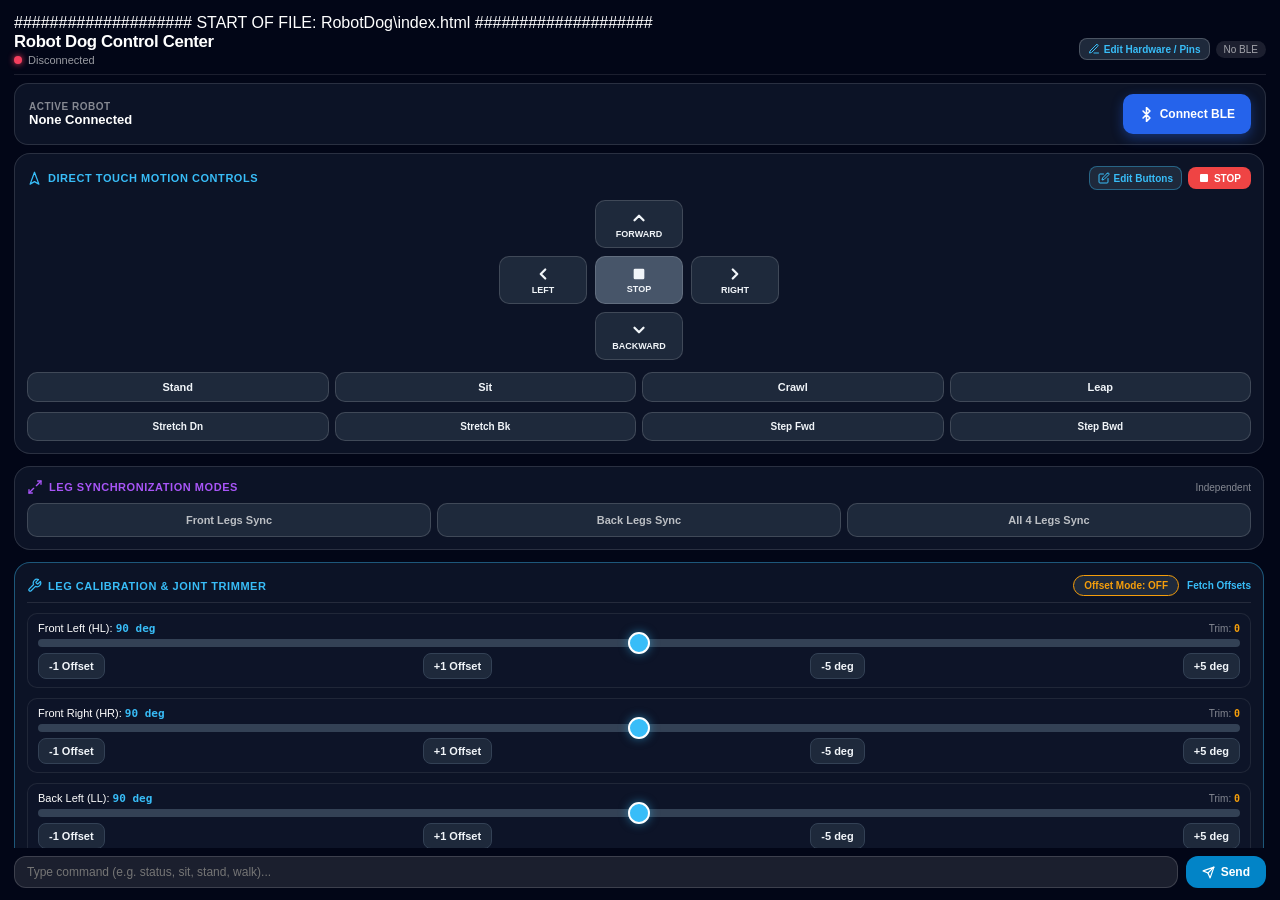
==== commit d135686c: "...." ====
--- a/RobotDog/index.html
+++ b/RobotDog/index.html
@@ -1,3 +1,5 @@
+#################### START OF FILE: RobotDog\index.html ####################
+
 <!DOCTYPE html>
 <html lang="en" class="h-full bg-slate-950 text-slate-100 select-none">
 <head>
@@ -51,62 +53,90 @@
 
   <main style="flex:1; min-height:0; overflow-y:auto; display:flex; flex-direction:column; gap:12px; padding-right:2px;" class="no-scrollbar">
 
-    <!-- Direct Motion Controls -->
+    <!-- Direct Motion Controls with Renamable Buttons -->
     <div class="glass-panel" style="border-radius:16px; padding:12px; display:flex; flex-direction:column; gap:10px;">
-      <div style="display:flex; justify-content:space-between; align-items:center;">
+      <div style="display:flex; justify-content:space-between; align-items:center; flex-wrap:wrap; gap:6px;">
         <span style="font-size:11px; font-weight:700; text-transform:uppercase; letter-spacing:0.05em; color:#38bdf8; display:flex; align-items:center; gap:6px;">
           <svg style="width:15px; height:15px;" viewBox="0 0 24 24" fill="none" stroke="currentColor" stroke-width="2" stroke-linecap="round" stroke-linejoin="round">
             <polygon points="12 2 19 21 12 17 5 21 12 2"></polygon>
           </svg>
           Direct Touch Motion Controls
         </span>
-        <button type="button" class="touch-btn" onclick="sendCommand('stop')" style="padding:5px 10px; border-radius:8px; background:#ef4444; color:white; font-size:10px; font-weight:700; border:none; flex-direction:row; gap:4px;">
-          <svg width="12" height="12" viewBox="0 0 24 24" fill="currentColor"><rect x="4" y="4" width="16" height="16" rx="2"></rect></svg>
-          <span>EMERGENCY STOP</span>
-        </button>
-      </div>
-
+        <div style="display:flex; align-items:center; gap:6px;">
+          <button id="btn-edit-action-labels" type="button" onclick="openButtonRenameModal()" style="background:#1e293b; border:1px solid rgba(56,189,248,0.4); border-radius:8px; padding:5px 8px; color:#38bdf8; font-size:10px; font-weight:700; cursor:pointer; display:flex; align-items:center; gap:4px;">
+            <svg width="12" height="12" viewBox="0 0 24 24" fill="none" stroke="currentColor" stroke-width="2" stroke-linecap="round" stroke-linejoin="round">
+              <path d="M11 4H4a2 2 0 0 0-2 2v14a2 2 0 0 0 2 2h14a2 2 0 0 0 2-2v-7"></path>
+              <path d="M18.5 2.5a2.121 2.121 0 0 1 3 3L12 15l-4 1 1-4 9.5-9.5z"></path>
+            </svg>
+            <span>Edit Buttons</span>
+          </button>
+          <button type="button" class="touch-btn" onclick="sendCommand('stop')" style="padding:5px 10px; border-radius:8px; background:#ef4444; color:white; font-size:10px; font-weight:700; border:none; flex-direction:row; gap:4px;">
+            <svg width="12" height="12" viewBox="0 0 24 24" fill="currentColor"><rect x="4" y="4" width="16" height="16" rx="2"></rect></svg>
+            <span>STOP</span>
+          </button>
+        </div>
+      </div>
+
+      <!-- Directional Grid -->
       <div style="display:grid; grid-template-columns:repeat(3, 1fr); gap:8px; max-width:280px; margin:0 auto; width:100%;">
         <div></div>
-        <button type="button" class="touch-btn" onclick="sendCommand('forward')" style="height:48px;">
+        <button id="btn-touch-forward" type="button" class="touch-btn" onclick="onMotionBtnClick('forward')" style="height:48px;">
           <svg width="18" height="18" viewBox="0 0 24 24" fill="none" stroke="currentColor" stroke-width="3" stroke-linecap="round" stroke-linejoin="round"><polyline points="18 15 12 9 6 15"></polyline></svg>
-          <span style="font-size:9px; margin-top:2px;">FORWARD</span>
+          <span id="lbl-btn-forward" style="font-size:9px; margin-top:2px;">FORWARD</span>
         </button>
         <div></div>
 
-        <button type="button" class="touch-btn" onclick="sendCommand('left_wave')" style="height:48px;">
+        <button id="btn-touch-left" type="button" class="touch-btn" onclick="onMotionBtnClick('left')" style="height:48px;">
           <svg width="18" height="18" viewBox="0 0 24 24" fill="none" stroke="currentColor" stroke-width="3" stroke-linecap="round" stroke-linejoin="round"><polyline points="15 18 9 12 15 6"></polyline></svg>
-          <span style="font-size:9px; margin-top:2px;">LEFT</span>
-        </button>
-        <button type="button" class="touch-btn" onclick="sendCommand('stop')" style="height:48px; background:#475569;">
+          <span id="lbl-btn-left" style="font-size:9px; margin-top:2px;">LEFT</span>
+        </button>
+        <button id="btn-touch-stop" type="button" class="touch-btn" onclick="onMotionBtnClick('stop')" style="height:48px; background:#475569;">
           <svg width="16" height="16" viewBox="0 0 24 24" fill="currentColor"><rect x="4" y="4" width="16" height="16" rx="2"></rect></svg>
-          <span style="font-size:9px; margin-top:2px;">STOP</span>
-        </button>
-        <button type="button" class="touch-btn" onclick="sendCommand('right_wave')" style="height:48px;">
+          <span id="lbl-btn-stop" style="font-size:9px; margin-top:2px;">STOP</span>
+        </button>
+        <button id="btn-touch-right" type="button" class="touch-btn" onclick="onMotionBtnClick('right')" style="height:48px;">
           <svg width="18" height="18" viewBox="0 0 24 24" fill="none" stroke="currentColor" stroke-width="3" stroke-linecap="round" stroke-linejoin="round"><polyline points="9 18 15 12 9 6"></polyline></svg>
-          <span style="font-size:9px; margin-top:2px;">RIGHT</span>
+          <span id="lbl-btn-right" style="font-size:9px; margin-top:2px;">RIGHT</span>
         </button>
 
         <div></div>
-        <button type="button" class="touch-btn" onclick="sendCommand('backward')" style="height:48px;">
+        <button id="btn-touch-backward" type="button" class="touch-btn" onclick="onMotionBtnClick('backward')" style="height:48px;">
           <svg width="18" height="18" viewBox="0 0 24 24" fill="none" stroke="currentColor" stroke-width="3" stroke-linecap="round" stroke-linejoin="round"><polyline points="6 9 12 15 18 9"></polyline></svg>
-          <span style="font-size:9px; margin-top:2px;">BACKWARD</span>
+          <span id="lbl-btn-backward" style="font-size:9px; margin-top:2px;">BACKWARD</span>
         </button>
         <div></div>
       </div>
 
+      <!-- Action Row 1 -->
       <div style="display:grid; grid-template-columns:repeat(4, 1fr); gap:6px; margin-top:2px;">
-        <button type="button" class="touch-btn" onclick="sendCommand('stand')" style="padding:8px 4px; font-size:11px;">Stand</button>
-        <button type="button" class="touch-btn" onclick="sendCommand('sit')" style="padding:8px 4px; font-size:11px;">Sit</button>
-        <button type="button" class="touch-btn" onclick="sendCommand('crawl')" style="padding:8px 4px; font-size:11px;">Crawl</button>
-        <button type="button" class="touch-btn" onclick="sendCommand('leap_forward')" style="padding:8px 4px; font-size:11px;">Leap</button>
-      </div>
-
+        <button id="btn-touch-stand" type="button" class="touch-btn" onclick="onMotionBtnClick('stand')" style="padding:8px 4px; font-size:11px;">
+          <span id="lbl-btn-stand">Stand</span>
+        </button>
+        <button id="btn-touch-sit" type="button" class="touch-btn" onclick="onMotionBtnClick('sit')" style="padding:8px 4px; font-size:11px;">
+          <span id="lbl-btn-sit">Sit</span>
+        </button>
+        <button id="btn-touch-crawl" type="button" class="touch-btn" onclick="onMotionBtnClick('crawl')" style="padding:8px 4px; font-size:11px;">
+          <span id="lbl-btn-crawl">Crawl</span>
+        </button>
+        <button id="btn-touch-leap" type="button" class="touch-btn" onclick="onMotionBtnClick('leap')" style="padding:8px 4px; font-size:11px;">
+          <span id="lbl-btn-leap">Leap</span>
+        </button>
+      </div>
+
+      <!-- Action Row 2 (Renamable Step Fwd, Step Bwd, Stretches) -->
       <div style="display:grid; grid-template-columns:repeat(4, 1fr); gap:6px;">
-        <button type="button" class="touch-btn" onclick="sendCommand('stretch_down')" style="padding:8px 4px; font-size:10px;">Stretch Dn</button>
-        <button type="button" class="touch-btn" onclick="sendCommand('stretch_back')" style="padding:8px 4px; font-size:10px;">Stretch Bk</button>
-        <button type="button" class="touch-btn" onclick="sendCommand('step_forward')" style="padding:8px 4px; font-size:10px;">Step Fwd</button>
-        <button type="button" class="touch-btn" onclick="sendCommand('step_backward')" style="padding:8px 4px; font-size:10px;">Step Bwd</button>
+        <button id="btn-touch-stretch_down" type="button" class="touch-btn" onclick="onMotionBtnClick('stretch_down')" style="padding:8px 4px; font-size:10px;">
+          <span id="lbl-btn-stretch_down">Stretch Dn</span>
+        </button>
+        <button id="btn-touch-stretch_back" type="button" class="touch-btn" onclick="onMotionBtnClick('stretch_back')" style="padding:8px 4px; font-size:10px;">
+          <span id="lbl-btn-stretch_back">Stretch Bk</span>
+        </button>
+        <button id="btn-touch-step_forward" type="button" class="touch-btn" onclick="onMotionBtnClick('step_forward')" style="padding:8px 4px; font-size:10px;">
+          <span id="lbl-btn-step_forward">Step Fwd</span>
+        </button>
+        <button id="btn-touch-step_backward" type="button" class="touch-btn" onclick="onMotionBtnClick('step_backward')" style="padding:8px 4px; font-size:10px;">
+          <span id="lbl-btn-step_backward">Step Bwd</span>
+        </button>
       </div>
     </div>
 
@@ -245,9 +275,9 @@
           Obstacle Sensor
         </span>
         <div style="display:flex; align-items:center; gap:8px;">
-          <span id="sens-source-tag" style="font-size:9px; color:#38bdf8; text-transform:uppercase; font-family:monospace; background:rgba(255,255,255,0.08); padding:2px 6px; border-radius:4px;">BLE</span>
-          <span id="sens-live-dist" style="font-size:18px; font-family:monospace; font-weight:bold; color:#38bdf8;">--</span>
-          <button id="sensor-toggle-btn" type="button" class="touch-btn" onclick="toggleSensor()" style="padding:5px 12px; border-radius:8px; background:#10b981; color:white; font-size:10px; font-weight:700; border:none; cursor:pointer;">ENABLED</button>
+          <span id="sens-source-tag" style="font-size:9px; color:rgba(255,255,255,0.5); text-transform:uppercase; font-family:monospace; background:rgba(255,255,255,0.08); padding:2px 6px; border-radius:4px;">STANDBY</span>
+          <span id="sens-live-dist" style="font-size:18px; font-family:monospace; font-weight:bold; color:rgba(255,255,255,0.4);">--</span>
+          <button id="sensor-toggle-btn" type="button" class="touch-btn" onclick="toggleSensor()" style="padding:5px 12px; border-radius:8px; background:#475569; color:white; font-size:10px; font-weight:700; border:none; cursor:pointer;">DISABLED</button>
         </div>
       </div>
 
@@ -321,6 +351,130 @@
 
   </main>
 
+  <!-- CUSTOMIZE & RENAME BUTTONS MODAL -->
+  <div id="btn-rename-modal" class="modal-backdrop">
+    <div class="modal-dialog no-scrollbar" style="max-width:440px;">
+      <div style="display:flex; justify-content:space-between; align-items:center; border-bottom:1px solid rgba(255,255,255,0.12); padding-bottom:10px;">
+        <span style="font-size:13px; font-weight:700; color:#38bdf8; display:flex; align-items:center; gap:6px;">
+          <svg width="16" height="16" viewBox="0 0 24 24" fill="none" stroke="currentColor" stroke-width="2" stroke-linecap="round" stroke-linejoin="round">
+            <path d="M11 4H4a2 2 0 0 0-2 2v14a2 2 0 0 0 2 2h14a2 2 0 0 0 2-2v-7"></path>
+            <path d="M18.5 2.5a2.121 2.121 0 0 1 3 3L12 15l-4 1 1-4 9.5-9.5z"></path>
+          </svg>
+          Rename &amp; Customize Motion Buttons
+        </span>
+        <button type="button" onclick="closeButtonRenameModal()" style="background:none; border:none; color:rgba(255,255,255,0.6); cursor:pointer; font-size:16px;">
+          <svg width="16" height="16" viewBox="0 0 24 24" fill="none" stroke="currentColor" stroke-width="2.5"><line x1="18" y1="6" x2="6" y2="18"></line><line x1="6" y1="6" x2="18" y2="18"></line></svg>
+        </button>
+      </div>
+
+      <div style="margin-top:8px;">
+        <p style="font-size:10px; color:rgba(255,255,255,0.6); margin-bottom:10px;">Customize button titles and their dispatched commands. Saved in browser storage.</p>
+        
+        <!-- Step Buttons -->
+        <span class="modal-sec-title">Step Buttons</span>
+        <div style="display:grid; grid-template-columns:1fr 1fr; gap:8px; margin-bottom:10px;">
+          <div>
+            <label class="modal-label">Button 1 Label:</label>
+            <input type="text" id="edit-lbl-step_forward" class="modal-input" placeholder="Step Fwd">
+            <label class="modal-label" style="margin-top:4px;">Command:</label>
+            <input type="text" id="edit-cmd-step_forward" class="modal-input" placeholder="step_forward">
+          </div>
+          <div>
+            <label class="modal-label">Button 2 Label:</label>
+            <input type="text" id="edit-lbl-step_backward" class="modal-input" placeholder="Step Bwd">
+            <label class="modal-label" style="margin-top:4px;">Command:</label>
+            <input type="text" id="edit-cmd-step_backward" class="modal-input" placeholder="step_backward">
+          </div>
+        </div>
+
+        <!-- Stretches -->
+        <span class="modal-sec-title">Stretch Buttons</span>
+        <div style="display:grid; grid-template-columns:1fr 1fr; gap:8px; margin-bottom:10px;">
+          <div>
+            <label class="modal-label">Stretch Down Label:</label>
+            <input type="text" id="edit-lbl-stretch_down" class="modal-input" placeholder="Stretch Dn">
+            <label class="modal-label" style="margin-top:4px;">Command:</label>
+            <input type="text" id="edit-cmd-stretch_down" class="modal-input" placeholder="stretch_down">
+          </div>
+          <div>
+            <label class="modal-label">Stretch Back Label:</label>
+            <input type="text" id="edit-lbl-stretch_back" class="modal-input" placeholder="Stretch Bk">
+            <label class="modal-label" style="margin-top:4px;">Command:</label>
+            <input type="text" id="edit-cmd-stretch_back" class="modal-input" placeholder="stretch_back">
+          </div>
+        </div>
+
+        <!-- Stand, Sit, Crawl, Leap -->
+        <span class="modal-sec-title">Core Poses</span>
+        <div style="display:grid; grid-template-columns:1fr 1fr; gap:8px; margin-bottom:10px;">
+          <div>
+            <label class="modal-label">Stand Label:</label>
+            <input type="text" id="edit-lbl-stand" class="modal-input" placeholder="Stand">
+            <label class="modal-label" style="margin-top:4px;">Command:</label>
+            <input type="text" id="edit-cmd-stand" class="modal-input" placeholder="stand">
+          </div>
+          <div>
+            <label class="modal-label">Sit Label:</label>
+            <input type="text" id="edit-lbl-sit" class="modal-input" placeholder="Sit">
+            <label class="modal-label" style="margin-top:4px;">Command:</label>
+            <input type="text" id="edit-cmd-sit" class="modal-input" placeholder="sit">
+          </div>
+          <div>
+            <label class="modal-label">Crawl Label:</label>
+            <input type="text" id="edit-lbl-crawl" class="modal-input" placeholder="Crawl">
+            <label class="modal-label" style="margin-top:4px;">Command:</label>
+            <input type="text" id="edit-cmd-crawl" class="modal-input" placeholder="crawl">
+          </div>
+          <div>
+            <label class="modal-label">Leap Label:</label>
+            <input type="text" id="edit-lbl-leap" class="modal-input" placeholder="Leap">
+            <label class="modal-label" style="margin-top:4px;">Command:</label>
+            <input type="text" id="edit-cmd-leap" class="modal-input" placeholder="leap_forward">
+          </div>
+        </div>
+
+        <!-- Directional Labels -->
+        <span class="modal-sec-title">Directional Labels</span>
+        <div style="display:grid; grid-template-columns:repeat(3, 1fr); gap:6px;">
+          <div>
+            <label class="modal-label">Forward:</label>
+            <input type="text" id="edit-lbl-forward" class="modal-input" placeholder="FORWARD">
+          </div>
+          <div>
+            <label class="modal-label">Backward:</label>
+            <input type="text" id="edit-lbl-backward" class="modal-input" placeholder="BACKWARD">
+          </div>
+          <div>
+            <label class="modal-label">Stop:</label>
+            <input type="text" id="edit-lbl-stop" class="modal-input" placeholder="STOP">
+          </div>
+          <div>
+            <label class="modal-label">Left:</label>
+            <input type="text" id="edit-lbl-left" class="modal-input" placeholder="LEFT">
+          </div>
+          <div>
+            <label class="modal-label">Right:</label>
+            <input type="text" id="edit-lbl-right" class="modal-input" placeholder="RIGHT">
+          </div>
+        </div>
+      </div>
+
+      <div style="display:flex; justify-content:space-between; gap:8px; margin-top:14px; border-top:1px solid rgba(255,255,255,0.1); padding-top:10px;">
+        <button type="button" onclick="restoreButtonDefaults()" class="trim-btn" style="padding:8px 12px; font-size:10px; background:#334155;">
+          Restore Defaults
+        </button>
+        <div style="display:flex; gap:6px;">
+          <button type="button" onclick="closeButtonRenameModal()" class="trim-btn" style="padding:8px 12px; font-size:10px; background:#475569;">
+            Cancel
+          </button>
+          <button type="button" onclick="saveCustomButtonConfig()" class="trim-btn" style="padding:8px 14px; font-size:10px; background:#10b981; color:#000; font-weight:700;">
+            Save Labels
+          </button>
+        </div>
+      </div>
+    </div>
+  </div>
+
   <!-- HARDWARE & LEG PIN REPROGRAMMING MODAL -->
   <div id="hw-config-modal" class="modal-backdrop">
     <div class="modal-dialog no-scrollbar">
@@ -437,13 +591,123 @@
 
   <footer style="margin-top:8px;">
     <form onsubmit="handleSendCustom(event)" style="display:flex; gap:8px;">
-      <input type="text" id="cmd-input" placeholder="Type command (e.g. status, sit, stand, d)..." style="flex:1; background:rgba(255,255,255,0.1); border:1px solid rgba(255,255,255,0.15); border-radius:12px; padding:8px 12px; font-size:12px; color:white; outline:none;">
+      <input type="text" id="cmd-input" placeholder="Type command (e.g. status, sit, stand, walk)..." style="flex:1; background:rgba(255,255,255,0.1); border:1px solid rgba(255,255,255,0.15); border-radius:12px; padding:8px 12px; font-size:12px; color:white; outline:none;">
       <button type="submit" class="touch-btn" style="padding:0 16px; border-radius:12px; background:#0284c7; color:white; font-size:12px; font-weight:600; border:none; cursor:pointer; flex-direction:row; gap:6px;">
         <svg width="13" height="13" viewBox="0 0 24 24" fill="none" stroke="currentColor" stroke-width="2.2" stroke-linecap="round" stroke-linejoin="round"><line x1="22" y1="2" x2="11" y2="13"></line><polygon points="22 2 15 22 11 13 2 9 22 2"></polygon></svg>
         <span>Send</span>
       </button>
     </form>
   </footer>
+
+  <!-- BUTTON RENAMING & ACTION LOGIC -->
+  <script>
+    const DEFAULT_ACTION_BUTTONS = {
+      forward:         { label: "FORWARD",    cmd: "forward" },
+      backward:        { label: "BACKWARD",   cmd: "backward" },
+      left:            { label: "LEFT",       cmd: "left_wave" },
+      right:           { label: "RIGHT",      cmd: "right_wave" },
+      stop:            { label: "STOP",       cmd: "stop" },
+      stand:           { label: "Stand",      cmd: "stand" },
+      sit:             { label: "Sit",        cmd: "sit" },
+      crawl:           { label: "Crawl",      cmd: "crawl" },
+      leap:            { label: "Leap",       cmd: "leap_forward" },
+      stretch_down:    { label: "Stretch Dn", cmd: "stretch_down" },
+      stretch_back:    { label: "Stretch Bk", cmd: "stretch_back" },
+      step_forward:    { label: "Step Fwd",   cmd: "step_forward" },
+      step_backward:   { label: "Step Bwd",   cmd: "step_backward" }
+    };
+
+    let actionButtons = Object.assign({}, DEFAULT_ACTION_BUTTONS);
+
+    function initActionButtons() {
+      try {
+        const stored = localStorage.getItem("esp32_custom_motion_btns");
+        if (stored) {
+          const parsed = JSON.parse(stored);
+          actionButtons = Object.assign({}, DEFAULT_ACTION_BUTTONS, parsed);
+        }
+      } catch (e) {}
+      applyAllActionLabels();
+    }
+
+    function applyAllActionLabels() {
+      Object.keys(actionButtons).forEach(key => {
+        const lblEl = document.getElementById("lbl-btn-" + key);
+        if (lblEl && actionButtons[key]) {
+          lblEl.innerText = actionButtons[key].label || DEFAULT_ACTION_BUTTONS[key].label;
+        }
+      });
+    }
+
+    function onMotionBtnClick(key) {
+      const cfg = actionButtons[key] || DEFAULT_ACTION_BUTTONS[key];
+      if (!cfg || !cfg.cmd) return;
+      if (typeof sendCommand === "function") {
+        sendCommand(cfg.cmd);
+      }
+    }
+
+    function openButtonRenameModal() {
+      populateButtonRenameInputs();
+      const m = document.getElementById("btn-rename-modal");
+      if (m) m.style.display = "flex";
+    }
+
+    function closeButtonRenameModal() {
+      const m = document.getElementById("btn-rename-modal");
+      if (m) m.style.display = "none";
+    }
+
+    function populateButtonRenameInputs() {
+      Object.keys(actionButtons).forEach(key => {
+        const lblInput = document.getElementById("edit-lbl-" + key);
+        const cmdInput = document.getElementById("edit-cmd-" + key);
+        if (lblInput && actionButtons[key]) {
+          lblInput.value = actionButtons[key].label;
+        }
+        if (cmdInput && actionButtons[key]) {
+          cmdInput.value = actionButtons[key].cmd;
+        }
+      });
+    }
+
+    function saveCustomButtonConfig() {
+      Object.keys(actionButtons).forEach(key => {
+        const lblInput = document.getElementById("edit-lbl-" + key);
+        const cmdInput = document.getElementById("edit-cmd-" + key);
+        if (lblInput && lblInput.value.trim()) {
+          actionButtons[key].label = lblInput.value.trim();
+        }
+        if (cmdInput && cmdInput.value.trim()) {
+          actionButtons[key].cmd = cmdInput.value.trim();
+        }
+      });
+
+      try {
+        localStorage.setItem("esp32_custom_motion_btns", JSON.stringify(actionButtons));
+      } catch (e) {}
+
+      applyAllActionLabels();
+      if (typeof showToast === "function") {
+        showToast("Button names & actions updated!", "success");
+      }
+      closeButtonRenameModal();
+    }
+
+    function restoreButtonDefaults() {
+      actionButtons = Object.assign({}, DEFAULT_ACTION_BUTTONS);
+      try {
+        localStorage.setItem("esp32_custom_motion_btns", JSON.stringify(actionButtons));
+      } catch (e) {}
+      populateButtonRenameInputs();
+      applyAllActionLabels();
+      if (typeof showToast === "function") {
+        showToast("Restored button defaults", "info");
+      }
+    }
+
+    window.addEventListener("DOMContentLoaded", initActionButtons);
+  </script>
 
   <script src="ble.js"></script>
   <script src="telemetry.js"></script>
